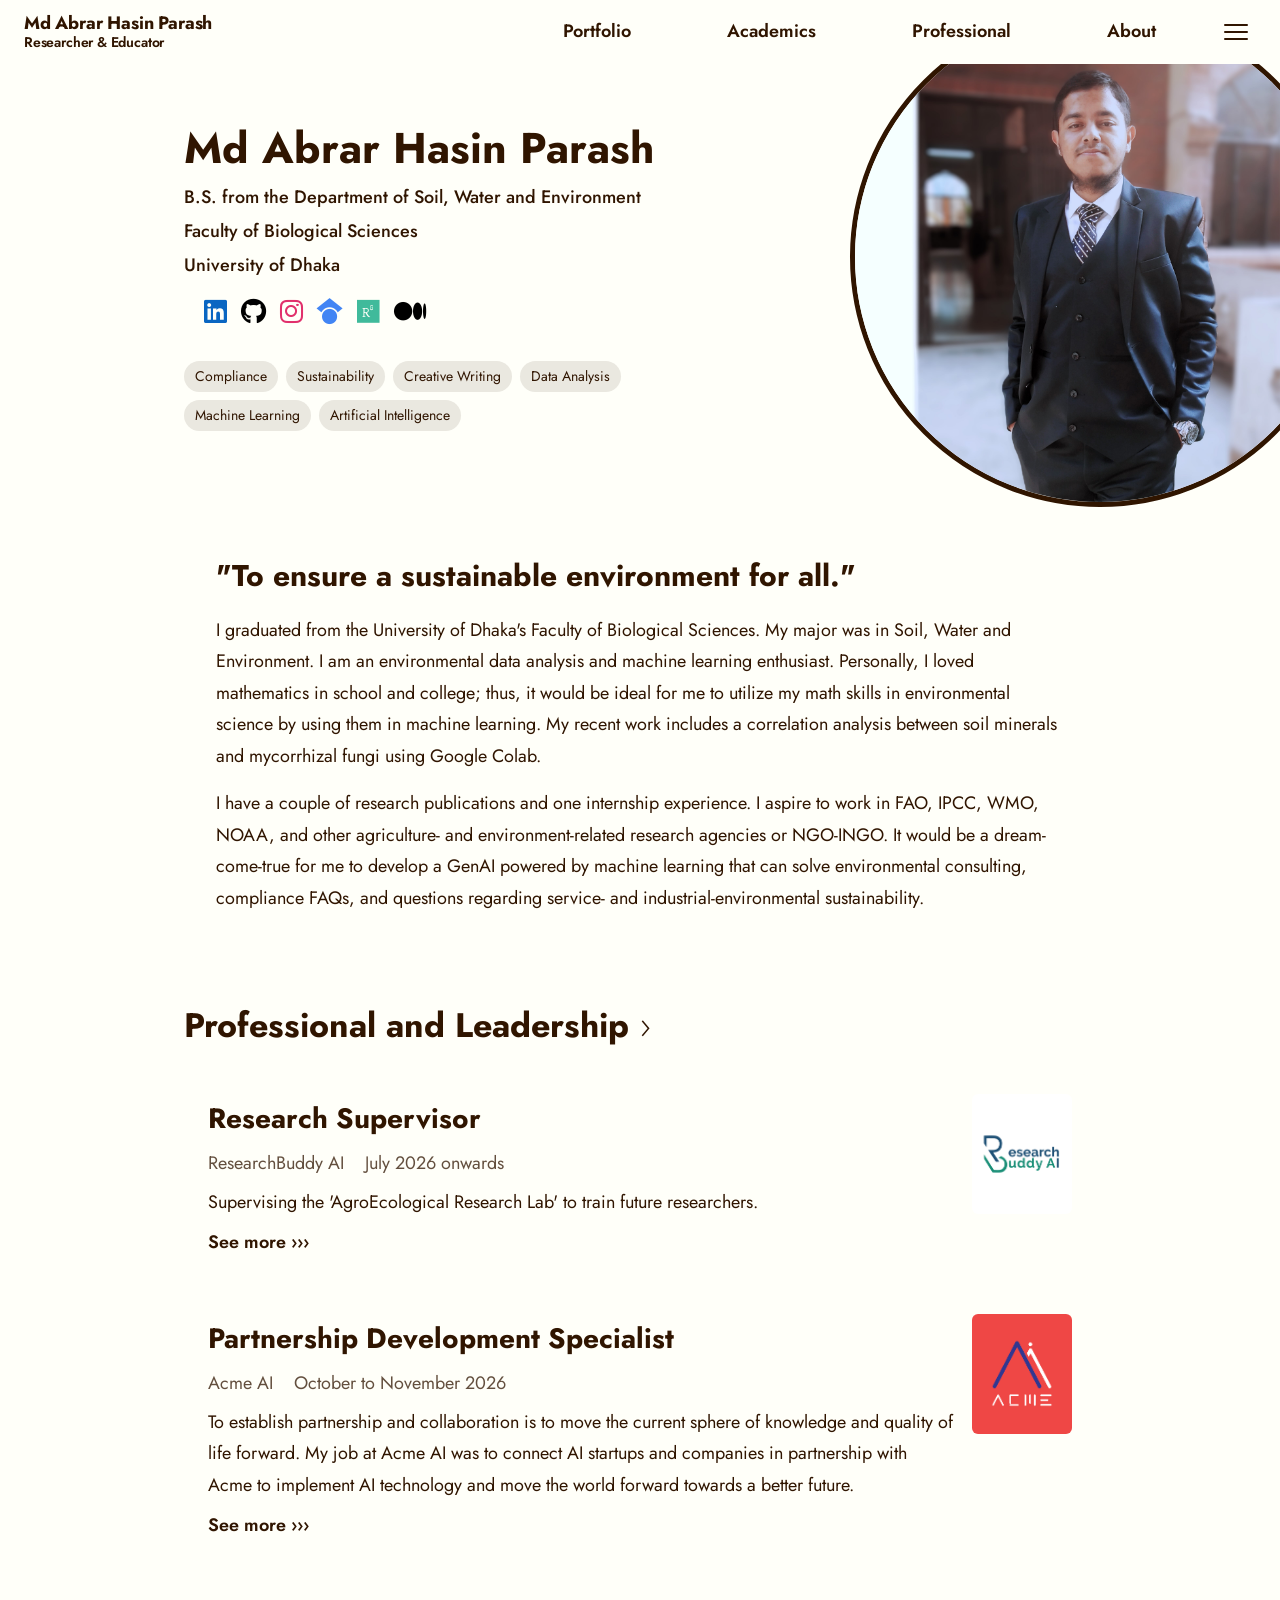
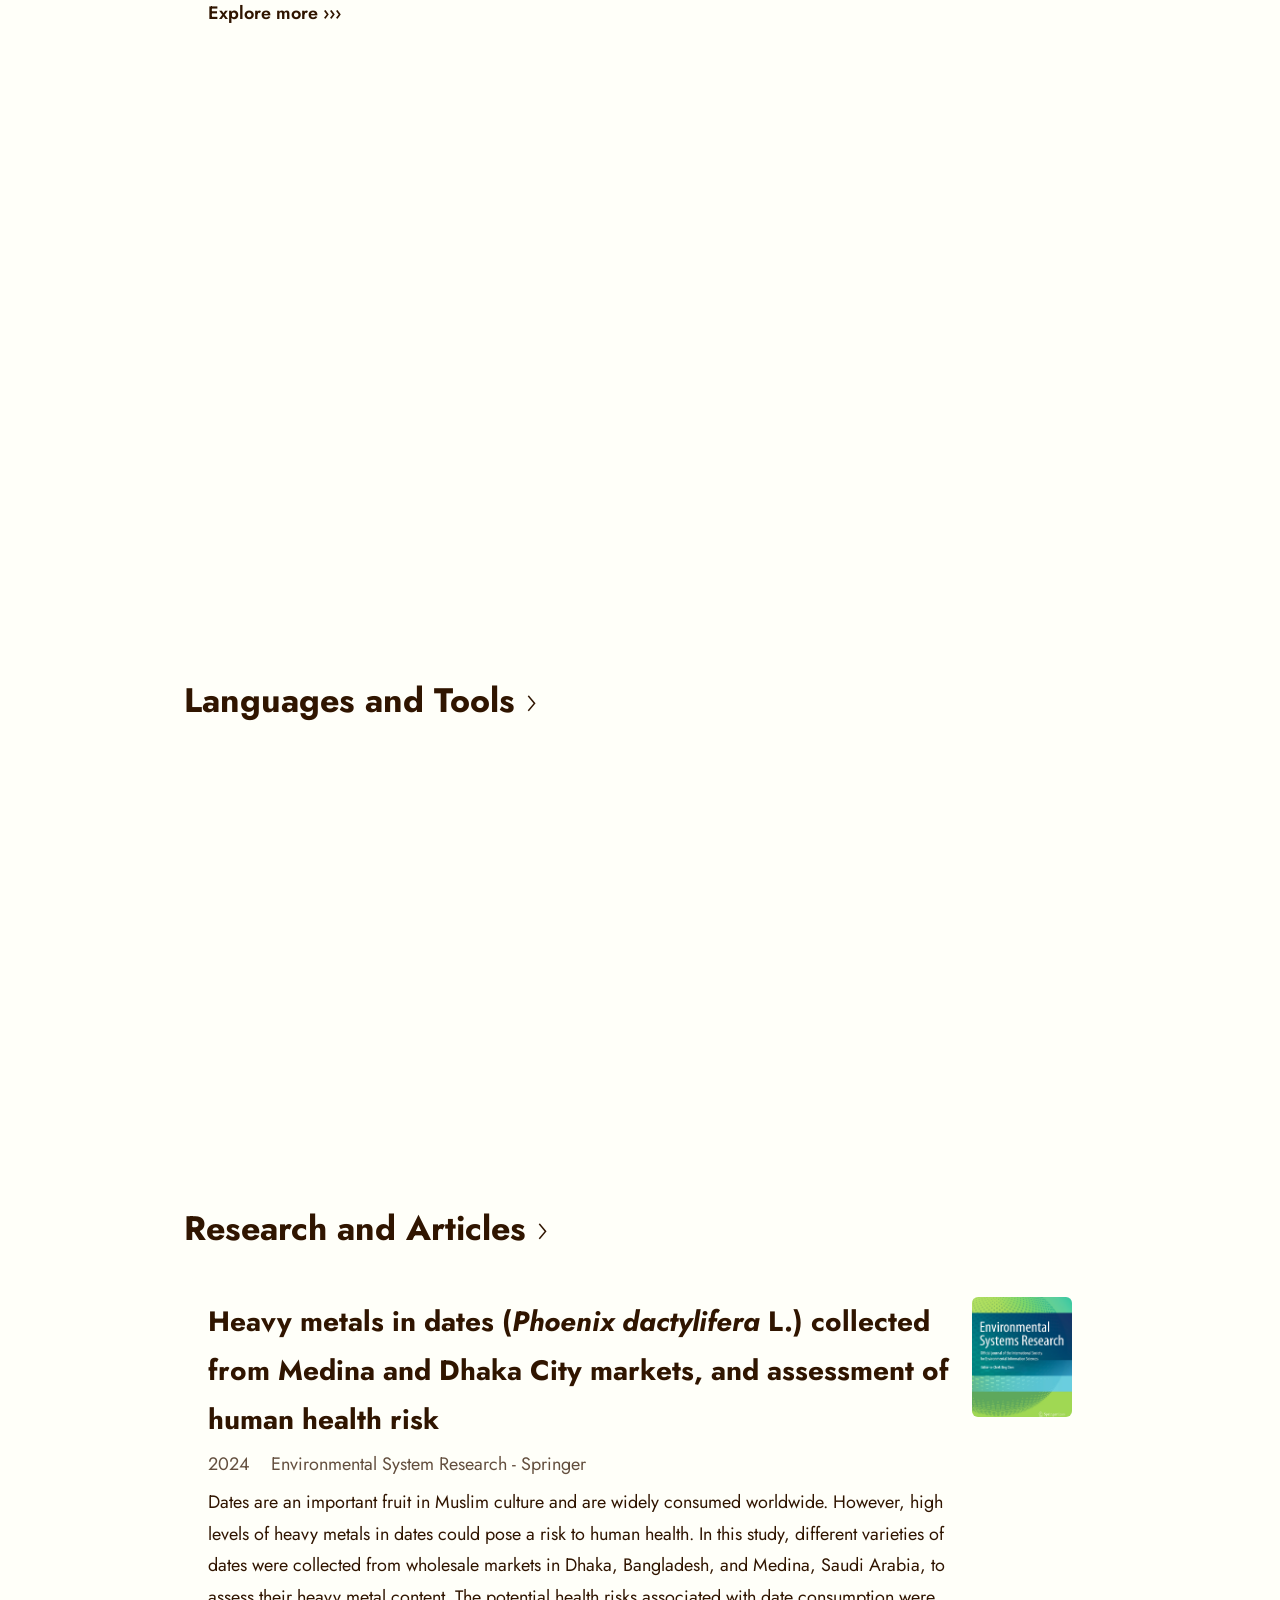
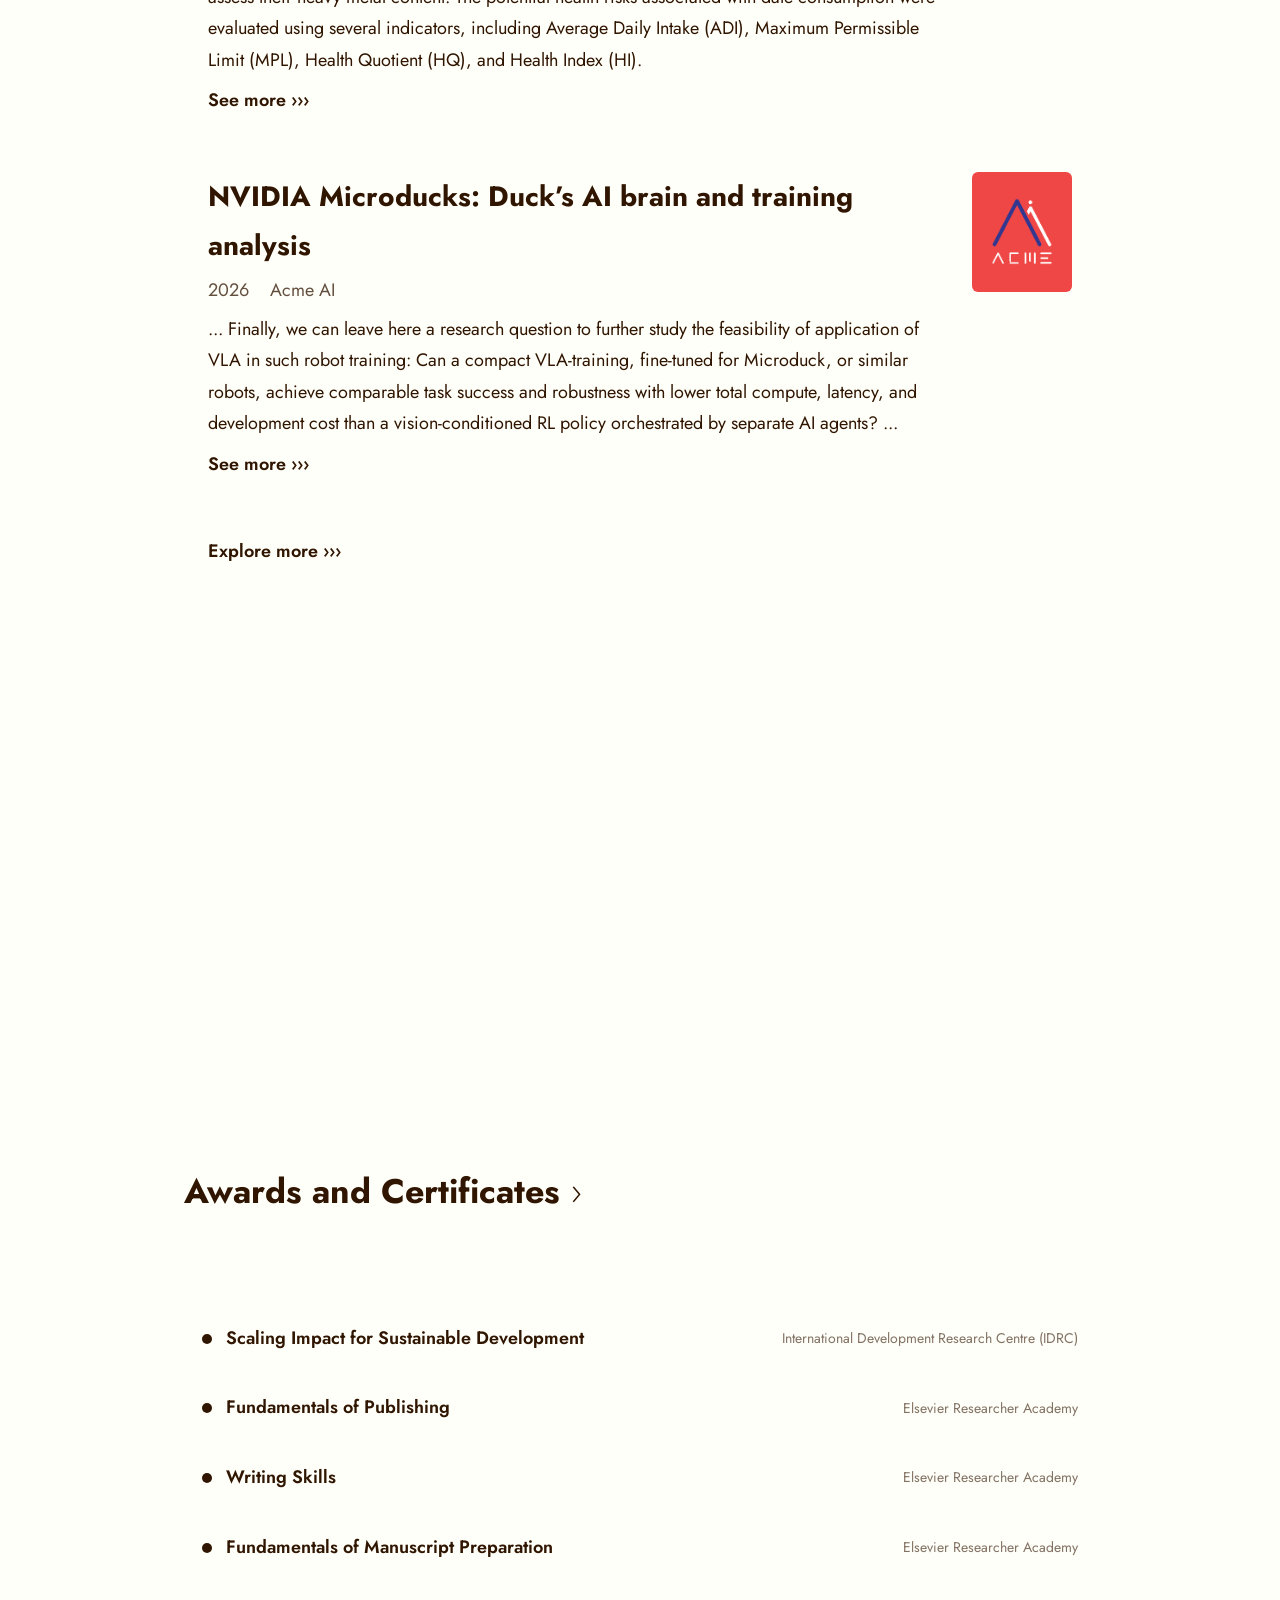
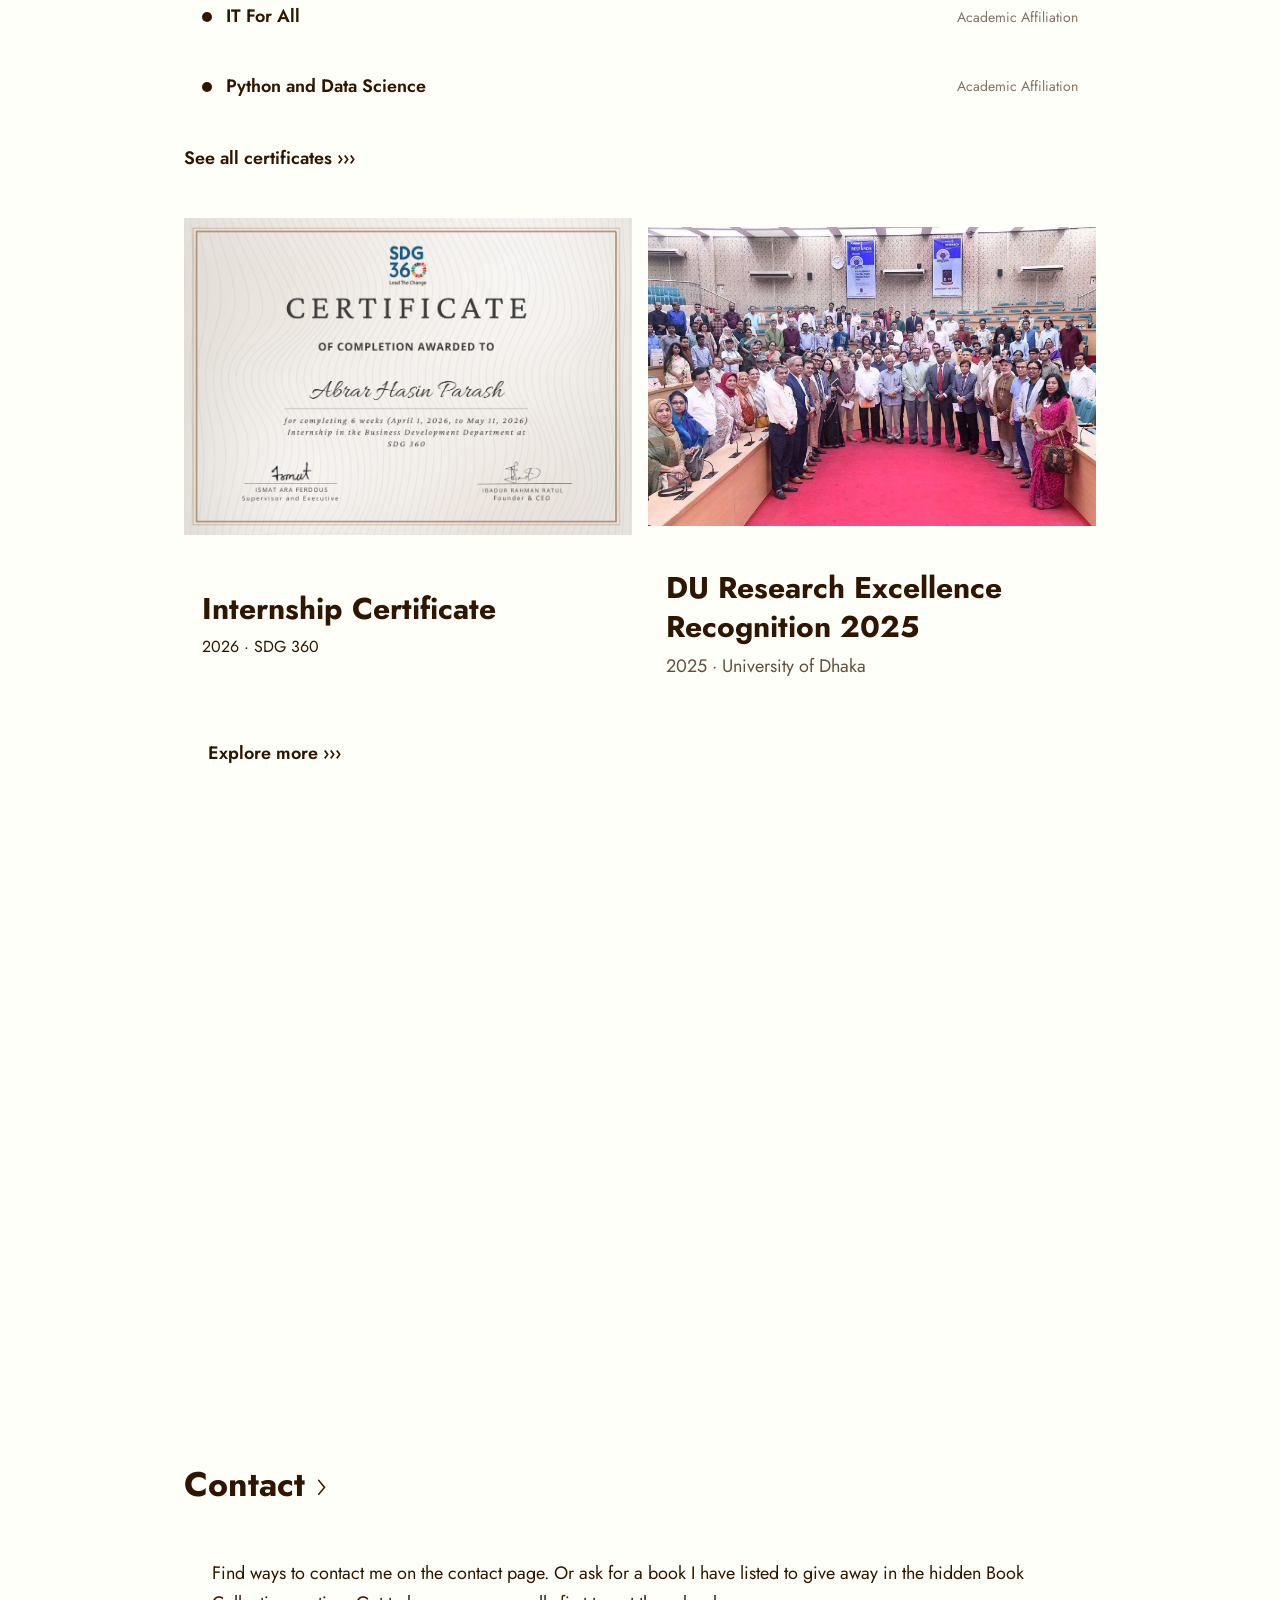
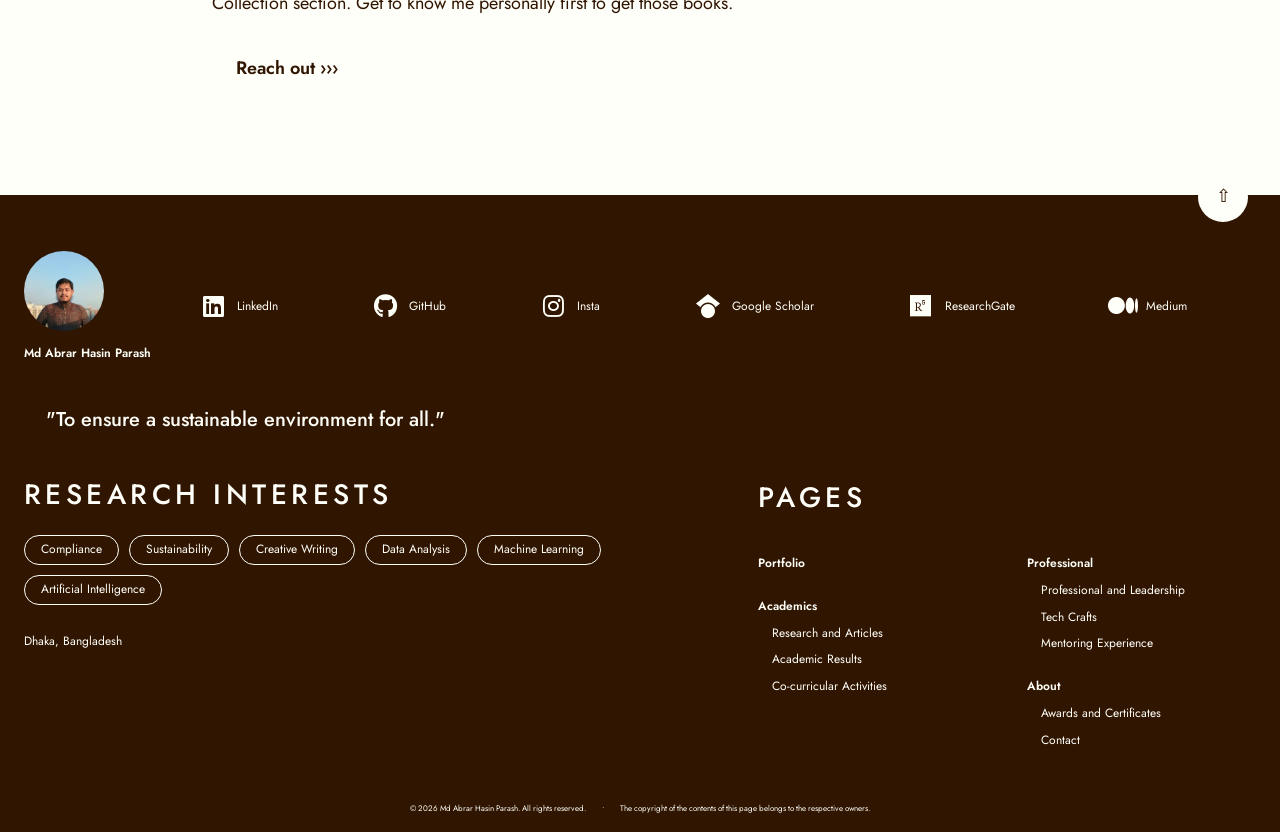
==== index.html @ 5eb2f8dc "Update index.html" ====
<!DOCTYPE html>
<html lang="en">
<head>
  <meta charset="UTF-8" />
  <meta name="viewport" content="width=device-width, initial-scale=1.0" />
  <title>Portfolio — Md Abrar Hasin Parash</title>
  <link rel="stylesheet" href="https://cdnjs.cloudflare.com/ajax/libs/font-awesome/6.5.1/css/all.min.css" />
  <link rel="stylesheet" href="css/shared.css" />
</head>

<body>
  
<!-- TOP BAR -->
<header class="topbar">
  <a href="index.html" class="topbar-brand">
  Md Abrar Hasin Parash
  <small>Researcher &amp; Educator</small>
  </a>
  <!-- Desktop nav -->
  <nav class="topbar-nav">
    <div class="nav-item">
      <a href="index.html" class="nav-link">Portfolio</a>
    </div>
    <div class="nav-item">
      <a href="#" class="nav-link">Academics</a>
      <div class="dropdown">
        <a href="research-articles.html">Research and Articles</a>
        <a href="academic-results.html">Academic Results</a>
        <a href="cocurricular-activities.html">Co-curricular Activities</a>
      </div>
    </div>
    <div class="nav-item">
      <a href="#" class="nav-link">Professional</a>
      <div class="dropdown">
        <a href="professional-leadership.html">Professional and Leadership</a>
        <a href="tech-crafts.html">Tech Crafts</a>
        <a href="mentoring-experience.html">Mentoring Experience</a>
      </div>
    </div>
    <div class="nav-item">
      <a href="#" class="nav-link">About</a>
      <div class="dropdown">
        <a href="awards-certificates.html">Awards and Certificates</a>
        <a href="contact.html">Contact</a>
      </div>
    </div>
  </nav>
  <button class="hamburger" id="hamburgerBtn" aria-label="Open navigation">
    <span></span><span></span><span></span>
  </button>
</header>

<!-- SIDE NAVIGATION -->
<div class="sidenav-overlay" id="sidenavOverlay"></div>
<nav class="sidenav" id="sidenav">
  <div class="sidenav-top">
    <span class="sidenav-logo">Md Abrar Hasin Parash</span>
    <button class="sidenav-close-btn" id="sidenavCloseBtn" aria-label="Close">&#x2715;</button>
  </div>
  <div class="sidenav-nav">
  <div class="nav-home">
    <a href="index.html">PORTFOLIO</a>
  </div>

  <span class="nav-group-label">Academics</span>
  <div class="nav-sub">
    <a href="research-articles.html">Research and Articles</a>
    <a href="academic-results.html">Academic Results</a>
    <a href="cocurricular-activities.html">Co-curricular Activities</a>
  </div>

  <span class="nav-group-label">Professional</span>
  <div class="nav-sub">
    <a href="professional-leadership.html">Professional and Leadership</a>
    <a href="tech-crafts.html">Tech Crafts</a>
    <a href="mentoring-experience.html">Mentoring Experience</a>
  </div>

  <span class="nav-group-label">About</span>
  <div class="nav-sub">
    <a href="awards-certificates.html">Awards and Certificates</a>
    <a href="contact.html">Contact</a>
  </div>
</div>
  <div class="sidenav-socials">
    <!-- EDIT: Replace # with your actual profile URLs -->
    <a href="https://www.linkedin.com/in/abrar-hasin-parash-md/" target="_blank" title="LinkedIn">
      <i class="fa-brands fa-linkedin" style="font-size:26px; color:#0a66c2;"></i>
    </a>
    <a href="https://github.com/ASAND5" target="_blank" title="GitHub">
      <i class="fa-brands fa-github" style="font-size:26px; color:#000000;"></i>
    </a>
    <a href="https://www.instagram.com/bored_beard_" target="_blank" title="Insta">
      <i class="fab fa-instagram" style="font-size:26px; color:#E1306C;"></i>
    </a>
    <a href="https://scholar.google.com/citations?user=Wed5szQAAAAJ&hl=en" target="_blank" title="Google Scholar">
      <i class="fa-brands fa-google-scholar" style="font-size:26px; color:#4285f4;"></i>
    </a>
    <a href="https://www.researchgate.net/profile/Abrar-Hasin-Parash-Md" target="_blank" title="ResearchGate">
      <i class="fa-brands fa-researchgate" style="font-size:26px; color:#40ba9b;"></i>
    </a>
    <a href="https://medium.com/@abrarparash" target="_blank" title="Medium">
  <i class="fa-brands fa-medium" style="font-size:26px; color:#000000;"></i>
</a>
  </div>
</nav>

<!-- MAIN PAGE -->
<main class="page-wrapper">

  <!-- HERO -->
  <section class="hero">
    <div class="hero-band"></div>
    <div class="container">
      <div class="hero-text">
        <h1 class="hero-name">Md Abrar Hasin Parash</h1>
        <p class="hero-title-line">B.S. from the <a href="https://www.du.ac.bd/body/SSC">Department of Soil, Water and Environment</a></p>
        <p class="hero-field"><a href="https://www.du.ac.bd/faculty/FACBIO">Faculty of Biological Sciences</a></p>
        <p class="hero-field"><a href="https://www.du.ac.bd/">University of Dhaka</a></p>
        <div class="sidenav-socials">
    <a href="https://www.linkedin.com/in/abrar-hasin-parash-md/" target="_blank" title="LinkedIn">
      <i class="fa-brands fa-linkedin" style="font-size:26px; color:#0a66c2;"></i>
    </a>
    <a href="https://github.com/ASAND5" target="_blank" title="GitHub">
      <i class="fa-brands fa-github" style="font-size:26px; color:#000000;"></i>
    </a>
    <a href="https://www.instagram.com/bored_beard_" target="_blank" title="Insta">
      <i class="fab fa-instagram" style="font-size:26px; color:#E1306C;"></i>
    </a>
    <a href="https://scholar.google.com/citations?user=Wed5szQAAAAJ&hl=en" target="_blank" title="Google Scholar">
      <i class="fa-brands fa-google-scholar" style="font-size:26px; color:#4285f4;"></i>
    </a>
    <a href="https://www.researchgate.net/profile/Abrar-Hasin-Parash-Md" target="_blank" title="ResearchGate">
      <i class="fa-brands fa-researchgate" style="font-size:26px; color:#40ba9b;"></i>
    </a>
    <a href="https://medium.com/@abrarparash" target="_blank" title="Medium">
  <i class="fa-brands fa-medium" style="font-size:26px; color:#000000;"></i>
</a>
  </div>
        <div class="hero-tags">
          <span class="hero-tag">Compliance</span>
          <span class="hero-tag">Sustainability</span>
          <span class="hero-tag">Creative Writing</span>
          <span class="hero-tag">Data Analysis</span>
          <span class="hero-tag">Machine Learning</span>
          <span class="hero-tag">Artificial Intelligence</span>
        </div>
      </div>
    </div>
    <div class="hero-photo-area">
      <div class="hero-circle">
        <img src="images/23-Dec(1).jpg" alt="Md Abrar Hasin Parash" />
      </div>
    </div>
  </section>

  <div class="container">

    <!-- INTRODUCTION -->
    <section class="intro-section reveal-box">
      <div class="intro-glass">
        <p class="intro-punchline">"To ensure a sustainable environment for all."</p>
        <p class="content-block">
          I graduated from the University of Dhaka's Faculty of Biological Sciences. My
          major was in Soil, Water and Environment. I am an environmental data analysis
          and machine learning enthusiast. Personally, I loved mathematics in school and
          college; thus, it would be ideal for me to utilize my math skills in environmental
          science by using them in machine learning. My recent work includes a correlation
          analysis between soil minerals and mycorrhizal fungi using Google Colab.
        </p>
        <p class="content-block">
          I have a couple of research publications and one internship experience. I aspire
          to work in FAO, IPCC, WMO, NOAA, and other agriculture- and environment-related
          research agencies or NGO-INGO. It would be a dream-come-true for me to develop a
          GenAI powered by machine learning that can solve environmental consulting,
          compliance FAQs, and questions regarding service- and industrial-environmental sustainability.
        </p>
      </div>
    </section>
    
    <!-- PROFESSIONAL AND LEADERSHIP PREVIEW -->
    <section class="home-section reveal-box">
      <a class="home-sec-title" href="professional-leadership.html">Professional and Leadership</a>

      <!-- EDIT: Replace with your most recent position -->

      <div class="entry-card reveal-box">
        <div class="entry-body">
          <div class="entry-title">Research Supervisor</div>
          <div class="entry-meta">
            <span>ResearchBuddy AI</span>
            <span class="dot">·</span>
            <span>July 2026 onwards</span>
          </div>
          <div class="entry-excerpt">
            Supervising the 'AgroEcological Research Lab' to train future researchers.
          </div>
          <a class="see-more" href="https://researchbuddy.tech/lab/WN2SU42TNtHcH6isGEZH">See more &rsaquo;&rsaquo;&rsaquo;</a>
        </div>
        <div class="entry-thumb">
          <img src="images/RBAI.png" alt="Organization logo" />
        </div>
      </div>
      
      <div class="entry-card reveal-box">
        <div class="entry-body">
      <div class="entry-title">Partnership Development Specialist</div>
          <div class="entry-meta">
            <!-- EDIT: Organization name and timeline -->
            <span>Acme AI</span>
            <span class="dot">·</span>
            <span>October to November 2026</span>
          </div>
          <div class="entry-excerpt">
            <!-- EDIT: Two lines about your work and achievements here -->
            To establish partnership and collaboration is to move the current sphere
            of knowledge and quality of life forward. My job at Acme AI was to connect
            AI startups and companies in partnership with Acme to implement AI technology
            and move the world forward towards a better future.
          </div>
          <!-- EDIT: Link to full description or organization site -->
          <a class="see-more" href="https://www.acmeai.tech/" target="_blank">See more &rsaquo;&rsaquo;&rsaquo;</a>
        </div>
        <div class="entry-thumb">
          <img src="images/images.png" alt="Organization logo" />
        </div>
      </div>

      <a class="explore-btn" href="professional-leadership.html">Explore more &rsaquo;&rsaquo;&rsaquo;</a>
    </section>

    <!-- ACADEMIC RESULTS -->
    <section class="home-section reveal-box">
  <a class="home-sec-title" href="academic-results.html">Academic Results</a>
  <div class="contact-preview">

    <!-- B.S. Result -->
    <div style="display:flex; align-items:center; justify-content:space-between;
                border-bottom:1px solid var(--accent-light); padding-bottom:14px; margin-bottom:14px;">
      <div>
        <div style="font-size:18px; font-weight:700; color:var(--accent);">
          B.S. in Soil, Water and Environment
        </div>
        <div style="font-size:18px; color:var(--gray-500); margin-top:2px;">
          University of Dhaka · 140 Credits · 2026
        </div>
      </div>
      <div style="font-size:28px; font-weight:700; color:var(--accent);">3.51
        <span style="font-size:18px; font-weight:400; color:var(--gray-400);">/ 4.00</span>
      </div>
    </div>

    <!-- HSC Result -->
    <div style="display:flex; align-items:center; justify-content:space-between;
                border-bottom:1px solid var(--accent-light); padding-bottom:14px; margin-bottom:14px;">
      <div>
        <div style="font-size:18px; font-weight:700; color:var(--accent);">HSC</div>
        <div style="font-size:18px; color:var(--gray-500); margin-top:2px;">
          <!-- EDIT: College name and year -->
          Notre Dame College · 2020
        </div>
      </div>
      <div style="font-size:28px; font-weight:700; color:var(--accent);">5.00
        <span style="font-size:18px; font-weight:400; color:var(--gray-400);">/ 5.00</span>
      </div>
    </div>

    <!-- SSC Result -->
    <div style="display:flex; align-items:center; justify-content:space-between;
                padding-bottom:4px; margin-bottom:14px;">
      <div>
        <div style="font-size:18px; font-weight:700; color:var(--accent);">SSC</div>
        <div style="font-size:18px; color:var(--gray-500); margin-top:2px;">
          <!-- EDIT: School name and year -->
          Adamjee Cantonment Public School · 2018
        </div>
      </div>
      <div style="font-size:28px; font-weight:700; color:var(--accent);">5.00
        <span style="font-size:18px; font-weight:400; color:var(--gray-400);">/ 5.00</span>
      </div>
    </div>

    <a class="explore-btn" href="academic-results.html">Full results &rsaquo;&rsaquo;&rsaquo;</a>
  </div>
</section>
    

    <!-- To design and add skills section here........................................... -->

    <!-- ── SKILLS & TOOLS ─────────────────────────────────────────── -->
<section class="section-wrap">
  <h2 class="home-sec-title">Languages and Tools</h2>

  <div class="skills-tools-grid">

    <!-- SKILLS BOX -->
    <div class="skills-tools-card reveal-box">
      <div class="skills-tools-title">Languages</div>
      <ul class="skills-tools-list">
        <li>Bangla: Native</li>
        <li>English: Proficient</li>
        <li>Russian: Basic and Communicative</li>
        <li>French: Basic</li>
        <li>German: Very Basic</li>
      </ul>
    </div>

    <!-- TOOLS BOX -->
    <div class="skills-tools-card reveal-box">
      <div class="skills-tools-title">Tools</div>
      <ul class="skills-tools-list">
        <li>Utility: MS Office Suite, Google Workspace, LaTeX.</li>
        <li>Data Analysis: Excel, SPSS, Google Colab.</li>
        <li>Cartography: ArcGIS.</li>
        <li>Referencing: Mendeley.</li>
        <li>Programing: Python, HTML, CSS.</li>
      </ul>
    </div>

  </div>
</section>
    
    <!-- RESEARCH AND ARTICLES PREVIEW -->
    <section class="home-section reveal-box">
      <a class="home-sec-title" href="research-articles.html">Research and Articles</a>

      <!-- EDIT: Replace with your most recent research publication -->
      <div class="entry-card reveal-box">
        <div class="entry-body">
          <div class="entry-title">Heavy metals in dates (<i>Phoenix dactylifera</i> L.) collected from Medina and Dhaka City markets, and assessment of human health risk</div>
          <div class="entry-meta">
            <span>2024</span><span class="dot">·</span>
            <span>Environmental System Research - Springer</span>
          </div>
          <div class="entry-excerpt">
            Dates are an important fruit in Muslim culture and are widely
            consumed worldwide. However, high levels of heavy metals in dates
            could pose a risk to human health. In this study, different
            varieties of dates were collected from wholesale markets in Dhaka,
            Bangladesh, and Medina, Saudi Arabia, to assess their heavy metal
            content. The potential health risks associated with date consumption
            were evaluated using several indicators, including Average Daily
            Intake (ADI), Maximum Permissible Limit (MPL), Health Quotient (HQ),
            and Health Index (HI).
          </div>
          <a class="see-more" href="https://doi.org/10.1186/s40068-024-00354-7" target="_blank">See more &rsaquo;&rsaquo;&rsaquo;</a>
        </div>
        <div class="entry-thumb">
          <img src="images/40068.webp" alt="Journal cover" />
        </div>
      </div>

      <!-- EDIT: Replace with your most recent article -->
      <div class="entry-card reveal-box">
        <div class="entry-body">
          <!-- EDIT: Article title -->
          <div class="entry-title">NVIDIA Microducks: Duck’s AI brain and training analysis</div>
          <div class="entry-meta">
            <!-- EDIT: Year and platform -->
            <span>2026</span>
            <span class="dot">·</span>
            <span>Acme AI</span>
          </div>
          <div class="entry-excerpt full">
            ... Finally, we can leave here a research question to further study the feasibility of
            application of VLA in such robot training: Can a compact VLA-training, fine-tuned for
            Microduck, or similar robots, achieve comparable task success and robustness with lower
            total compute, latency, and development cost than a vision-conditioned RL policy
            orchestrated by separate AI agents? ...
          </div>
          <!-- EDIT: Replace # with article URL -->
          <a class="see-more" href="https://www.acmeai.tech/thoughts/nvidia-microducks-ducks-ai-brain-analysis" target="_blank">See more &rsaquo;&rsaquo;&rsaquo;</a>
        </div>
        <div class="entry-thumb">
         <img src="images/images.png" alt="Acme AI" />
        </div>
      </div>

    <a class="explore-btn" href="research-articles.html">Explore more &rsaquo;&rsaquo;&rsaquo;</a>
  </section>


    <!-- ── TECH CRAFTS PREVIEW ─────────────────── -->
<section class="home-section reveal-box">
  <a class="home-sec-title" href="tech-crafts.html">Tech Crafts</a>

  <div class="cert-list">

    <a class="cert-list-item reveal-box" href="https://asand5.github.io/f-m-vis/" target="_blank" rel="noopener">
      <div class="cert-list-name">Films and Movies Visualization</div>
    </a>

    <a class="cert-list-item reveal-box" href="https://asand5.github.io/Portfolio/" target="_blank" rel="noopener">
      <div class="cert-list-name">Portfolio Website</div>
    </a>

    <a class="cert-list-item reveal-box" href="https://asand5.github.io/Dhanshiri_Apartment/" target="_blank" rel="noopener">
      <div class="cert-list-name">Dhanshiri Apartment Building Website</div>
    </a>

  </div>

  <a class="explore-btn" href="tech-crafts.html">Explore more &rsaquo;&rsaquo;&rsaquo;</a>
</section>
    
    <!-- Add Co-curricular and awards (together, may have double links) and mentoring - 2 section -->

    <!-- ── AWARDS & CERTIFICATES PREVIEW ─────────────────── -->
<section class="home-section reveal-box">
  <a class="home-sec-title" href="awards-certificates.html">Awards and Certificates</a>

  <div class="cert-list">

  <div class="cert-list-item reveal-box">
    <div class="cert-list-icon"></div>
    <div class="cert-list-name">Research Design</div>
    <div class="cert-list-meta">Elsevier Researcher Academy</div>
  </div>

  <div class="cert-list-item reveal-box">
    <div class="cert-list-icon"></div>
    <div class="cert-list-name">Scaling Impact for Sustainable Development</div>
    <div class="cert-list-meta">International Development Research Centre (IDRC)</div>
  </div>

  <div class="cert-list-item reveal-box">
    <div class="cert-list-icon"></div>
    <div class="cert-list-name">Fundamentals of Publishing</div>
    <div class="cert-list-meta">Elsevier Researcher Academy</div>
  </div>

  <div class="cert-list-item reveal-box">
    <div class="cert-list-icon"></div>
    <div class="cert-list-name">Writing Skills</div>
    <div class="cert-list-meta">Elsevier Researcher Academy</div>
  </div>

    <div class="cert-list-item reveal-box">
    <div class="cert-list-icon"></div>
    <div class="cert-list-name">Fundamentals of Manuscript Preparation</div>
    <div class="cert-list-meta">Elsevier Researcher Academy</div>
  </div>

    <div class="cert-list-item reveal-box">
    <div class="cert-list-icon"></div>
    <div class="cert-list-name">IT For All</div>
    <div class="cert-list-meta">Academic Affiliation</div>
  </div>

    <div class="cert-list-item reveal-box">
    <div class="cert-list-icon"></div>
    <div class="cert-list-name">Python and Data Science</div>
    <div class="cert-list-meta">Academic Affiliation</div>
  </div>

    <a href="professional-leadership.html" class="see-more cert-list-seemore-inline">See all certificates &rsaquo;&rsaquo;&rsaquo;</a>
  </div>

  <div class="awards-preview-grid">

    <!-- AWARD PREVIEW 1 -->
    <div class="award-card reveal-box">
      <div class="award-img-wrap">
        <img src="images/26-01-Md Abrar Hasin Parash.jpg" alt="Internship Certificate" />
      </div>
      <div class="award-caption">
        <div class="award-name">Internship Certificate</div>
        <div class="award-meta">2026 · SDG 360</div>
      </div>
    </div>

    <!-- AWARD PREVIEW 2 — PDF (live embed, white bg, no toolbar) -->
    <div class="award-card reveal-box">
    <div class="award-img-wrap">
      <img src="images/25-01-DURE2024.jpg" alt="DU Research Excellence Recognition 2024" />
    </div>
    <div class="award-caption">
      <div class="award-name">DU Research Excellence Recognition 2025</div>
      <div class="award-year">2025 · University of Dhaka</div>
    </div>
  </div>
  </div>

  <a class="explore-btn" href="awards-certificates.html">Explore more &rsaquo;&rsaquo;&rsaquo;</a>
</section>
    
    <!-- ── CO-CURRICULAR ACTIVITIES PREVIEW ──────────────── -->
    <section class="home-section reveal-box">
      <a class="home-sec-title" href="cocurricular-activities.html">Co-curricular Activities</a>

      <!-- ═══ FEATURED CLUB ACTIVITY ═══════════════════════
           EDIT: Replace with whichever activity you want to
           feature on the home page.
      ═══════════════════════════════════════════════════════ -->
      <div class="entry-card reveal-box">
        <div class="entry-body">
          <div class="entry-title">Joint Secretary (Finance and Logistics)</div>
          <div class="entry-meta">
            <span>Soil Club - Dhaka University Chapter</span>
            <span class="dot">·</span>
            <span>2025 – 2026</span>
          </div>
          <div class="entry-excerpt">
            Successfully organized a webinar in observance of World Soil Day 2025,
            bringing together participants from Bangladesh, Nepal, and the
            Philippines to foster knowledge sharing and regional engagement.
            Contributed to the club’s governance and organizational development by
            assisting with constitution drafting and conducting policy reviews to
            strengthen institutional frameworks and operations.
          </div>
        </div>
        <div class="entry-thumb">
          <img src="images/Soil Club.jpg" alt="Soil Club DU" />
        </div>
      </div>

      <a class="explore-btn" href="cocurricular-activities.html">Explore more &rsaquo;&rsaquo;&rsaquo;</a>
    </section>

    <!-- CONTACT PREVIEW -->
    <section class="home-section reveal-box">
      <a class="home-sec-title" href="contact.html">Contact</a>
      <div class="contact-preview">
        <p>
          Find ways to contact me on the contact page. Or ask for a book I have listed to give
          away in the hidden Book Collection section. Get to know me personally first to get those books.
        </p>
        <a class="explore-btn" href="contact.html">Reach out &rsaquo;&rsaquo;&rsaquo;</a>
      </div>
    </section>

  </div>
</main>

<!-- FOOTER -->
<footer class="site-footer">

  <!-- Back to top button -->
  <a class="back-to-top" href="#" title="Back to top" aria-label="Back to top">&#8679;</a>

  <div class="footer-body">

    <!-- 1. TOP ROW: avatar + name, then socials -->
    <div class="footer-top">
      <div class="footer-id">
        <div class="footer-avatar">
          <img src="images/26-May (13).jpg" alt="Abrar" />
        </div>
        <div class="footer-name">Md Abrar Hasin Parash</div>
      </div>

      <!-- To add a social, copy one <a> line. Up to 6 fit. Width adjusts automatically. -->
      <div class="footer-socials">
        <a class="footer-social" href="https://www.linkedin.com/in/abrar-hasin-parash-md/" target="_blank" rel="noopener" title="LinkedIn">
          <i class="fa-brands fa-linkedin" aria-hidden="true"></i><span>LinkedIn</span>
        </a>
        <a class="footer-social" href="https://github.com/ASAND5" target="_blank" rel="noopener" title="GitHub">
          <i class="fa-brands fa-github" aria-hidden="true"></i><span>GitHub</span>
        </a>
        <a class="footer-social" href="https://www.instagram.com/bored_beard_" target="_blank" rel="noopener" title="Instagram">
          <i class="fa-brands fa-instagram" aria-hidden="true"></i><span>Insta</span>
        </a>
        <a class="footer-social" href="https://scholar.google.com/citations?user=Wed5szQAAAAJ&hl=en" target="_blank" rel="noopener" title="Google Scholar">
          <i class="fa-brands fa-google-scholar" aria-hidden="true"></i><span>Google Scholar</span>
        </a>
        <a class="footer-social" href="https://www.researchgate.net/profile/Abrar-Hasin-Parash-Md" target="_blank" rel="noopener" title="ResearchGate">
          <i class="fa-brands fa-researchgate" aria-hidden="true"></i><span>ResearchGate</span>
        </a>
        <a class="footer-social" href="https://medium.com/@abrarparash" target="_blank" rel="noopener" title="Medium">
          <i class="fa-brands fa-medium" aria-hidden="true"></i><span>Medium</span>
        </a>
      </div>
    </div>

    <!-- 2. QUOTE (full width) -->
    <div class="footer-quote">
      <!-- EDIT: change to your own quote or motto -->
      "To ensure a sustainable environment for all."
    </div>

    <!-- 3. MIDDLE: research interests (left) + pages (right, 2 columns) -->
    <div class="footer-mid">

      <div class="footer-left">
        <div class="footer-interests-label">Research Interests</div>
        <div class="footer-tags">
          <!-- EDIT: add or remove tags -->
          <span class="footer-tag">Compliance</span>
          <span class="footer-tag">Sustainability</span>
          <span class="footer-tag">Creative Writing</span>
          <span class="footer-tag">Data Analysis</span>
          <span class="footer-tag">Machine Learning</span>
          <span class="footer-tag">Artificial Intelligence</span>
        </div>
        <div class="footer-location">
          <!-- EDIT: your location -->
          Dhaka, Bangladesh
        </div>
      </div>

      <div class="footer-right">
        <div class="footer-pages-label">Pages</div>
        <div class="footer-page-links">

          <!-- Column 1 -->
          <div class="footer-links-col">
            <a href="index.html" class="nav-home-link">Portfolio</a>

            <span class="nav-group-label">Academics</span>
            <a href="research-articles.html" class="nav-sub-link">Research and Articles</a>
            <a href="academic-results.html" class="nav-sub-link">Academic Results</a>
            <a href="cocurricular-activities.html" class="nav-sub-link">Co-curricular Activities</a>
          </div>

          <!-- Column 2 -->
          <div class="footer-links-col">
            <span class="nav-group-label">Professional</span>
            <a href="professional-leadership.html" class="nav-sub-link">Professional and Leadership</a>
            <a href="tech-crafts.html" class="nav-sub-link">Tech Crafts</a>
            <a href="mentoring-experience.html" class="nav-sub-link">Mentoring Experience</a>

            <span class="nav-group-label">About</span>
            <a href="awards-certificates.html" class="nav-sub-link">Awards and Certificates</a>
            <a href="contact.html" class="nav-sub-link">Contact</a>
          </div>

        </div>
      </div>

    </div>
  </div>

  <!-- 4. BOTTOM BAR -->
  <div class="footer-bottom">
    <span>&copy; 2026 Md Abrar Hasin Parash. All rights reserved.</span>
    <span class="footer-bottom-dot">&bull;</span>
    <span>The copyright of the contents of this page belongs to the respective owners.</span>
  </div>

</footer>
<!-- LIGHTBOX -->
<div class="lightbox" id="lightbox">
  <div class="lightbox-inner">
    <button class="lightbox-close" onclick="lbClose()">&#x2715;</button>
    <img class="lightbox-img" id="lbImg" src="" alt="Gallery image" />
    <div class="lightbox-cap" id="lbCap"></div>
  </div>
  <button class="lb-nav lb-prev" onclick="lbPrev()">&#8592;</button>
  <button class="lb-nav lb-next" onclick="lbNext()">&#8594;</button>
</div>

<script src="js/shared.js"></script>
</body>
</html>
---- css/shared.css ----
@import url('https://fonts.googleapis.com/css2?family=Jost:ital,wght@0,300;0,400;0,500;0,600;0,700;1,400&display=swap');

/* ================================================================
   ABRAR'S PORTFOLIO — SHARED STYLESHEET (Redesigned)
   Philosophy: Bauhaus (loud geometric titles) + Minimalism (95/5
   restraint) + Scientific efficiency (Tufte data-ink ratio)

   RULES 
   ─────
   • Glass morphism: topbar ONLY
   • Animations / transitions: NONE
   • Gradients: NONE
   ================================================================ */

/* ── CSS VARIABLES ────────────────────────────────────────────── */
:root {
  --shade-dark   : #301500;
  --shade-light  : #fffff9;
   
  --accent       : var(--shade-dark);
  --accent-light : var(--shade-light);
  --page-bg      : var(--shade-light);
  --page-text    : var(--shade-dark);
  --nav-accent   : var(--shade-dark);
  --card-bg      : var(--shade-light);
  --card-border  : transparent;
  --card-shadow  : none;
  --topbar-bg    : var(--shade-light);
  --topbar-border: var(--shade-light);
  --glass-blur   : blur(14px);
  --font-heading : 'Jost', sans-serif;
  --font-body    : 'Jost', sans-serif;
  --font-bangla  : 'Jost', sans-serif;
  --topbar-h     : 64px;
  --max-w        : 960px;
  --pad          : 24px;
  --r-sm         : 6px;
  --r-md         : 10px;
  --r-lg         : 14px;
}

/* ── RESET ────────────────────────────────────────────────────── */
*, *::before, *::after { box-sizing: border-box; margin: 0; padding: 0; }
html  { -webkit-text-size-adjust: 100%; }
body  { font-family: var(--font-body); background: var(--page-bg);
        color: var(--page-text); line-height: 1.65; overflow-x: hidden;}
img    { max-width: 100%; display: block; }
a      { text-decoration: none; color: inherit; }
button { cursor: pointer; font-family: inherit; }
ul     { list-style: none; }
em, i  { font-style: italic; } /* scientific names keep italic */

/* ── NO ANIMATIONS / NO TRANSITIONS ──────────────────────────── */
/* Exceptions: .fade-up (scroll float-up) and .hero-glass-band
   (hero background animation) are allowed to animate — these are
   the two deliberate motion effects on the site, everything else
   stays still */
*:not(.fade-up):not(.hero-glass-band):not(.reveal-box):not(.chevron),
*:not(.fade-up):not(.hero-glass-band):not(.reveal-box):not(.chevron)::before,
*:not(.fade-up):not(.hero-glass-band):not(.reveal-box):not(.chevron)::after {
  animation: none !important; animation-duration: 0s !important;
  transition: none !important;
}


/* ── FADE-UP / FLOAT-UP ON SCROLL ─────────────────────────────
   Add class="fade-up" to any box you want to float up into view.
   JS (shared.js) adds "in-view" once it scrolls into the viewport.
   ═══════════════════════════════════════════════════════════ */
.fade-up {
  opacity: 0;
  transform: translateY(22px);
  transition: opacity 0.75s ease, transform 0.75s ease;
}
.fade-up.in-view {
  opacity: 1;
  transform: translateY(0);
}

/* ── REVEAL BOX — repeats every time, both directions ─────────
   Unlike .fade-up (animates once), .reveal-box fades in AND out
   every time it crosses into/out of the viewport — scrolling
   down reveals it, scrolling back up hides it again.
   Add class="reveal-box" to: text boxes, book entries, result
   tables, photo/gallery items, game boxes (sudoku, chess).
   Do NOT add to: titles, section headers, page headers.
   ═══════════════════════════════════════════════════════════ */
.reveal-box {
  opacity: 0;
  transform: translateY(22px);
  transition: opacity 0.6s ease, transform 0.6s ease;
}
.reveal-box.in-view {
  opacity: 1;
  transform: translateY(0);
}

/* ================================================================
   TOPBAR — same color as page, dark text, dark hover
   ================================================================ */
.topbar {
  position: fixed; top: 0; left: 0; right: 0;
  height: var(--topbar-h);
  background: var(--topbar-bg);
  display: flex; align-items: center; justify-content: space-between;
  padding: 0 var(--pad); z-index: 900;
}
.topbar-brand {
  font-family: var(--font-heading); font-size: 18px; font-weight: 700;
  color: var(--shade-dark); letter-spacing: -0.01em; line-height: 1.2;
  white-space: nowrap; flex-shrink: 0;
}
.topbar-brand small {
  display: block; font-family: var(--font-body);
  font-size: 14px; font-weight: 600; color: var(--shade-dark);
  white-space: nowrap;
}

/* Phones: the nav is hidden, so only the brand needs to fit beside the hamburger */
@media (max-width: 768px) {
  .topbar-brand       { font-size: clamp(14px, 4.6vw, 18px); }
  .topbar-brand small { font-size: clamp(11px, 3.3vw, 14px); }
}

/* ================================================================
   TOPBAR DESKTOP NAV — dropdown menus
   ================================================================ */
.topbar-nav {
  display: flex; align-items: stretch; gap: 0;
  height: var(--topbar-h);
  margin-right: 12px; margin-left: auto;
}
.topbar-nav .nav-item {
  position: relative; display: flex; align-items: center;
}
.topbar-nav .nav-link {
  font-family: var(--font-heading); font-size: 18px; font-weight: 600;
  color: var(--shade-dark); padding: 0 48px; height: 100%;
  display: flex; align-items: center;
  text-decoration: none; white-space: nowrap;
}
/* Hover on the whole item, so the link stays dark while the dropdown is open */
.topbar-nav .nav-item:hover > .nav-link,
.topbar-nav .nav-item:focus-within > .nav-link {
  background: var(--shade-dark);
  color: var(--shade-light);
}

@media (max-width: 768px) {
  .topbar-brand       { font-size: clamp(13px, 4.2vw, 16px); }
  .topbar-brand small { font-size: clamp(10px, 3vw, 12px); }
}

/* ── DROPDOWN ─────────────────────────────────────────────────── */
.topbar-nav .dropdown {
  position: absolute; top: 100%; left: 0;
  background: var(--shade-light);
  min-width: 220px; z-index: 1000;
  display: none;
}
.topbar-nav .nav-item:hover .dropdown,
.topbar-nav .nav-item:focus-within .dropdown { display: block; }

.topbar-nav .dropdown a {
  display: block; padding: 13px 20px;
  font-family: var(--font-heading); font-size: 14px; font-weight: 400;
  color: var(--shade-dark);
  text-decoration: none;
}
.topbar-nav .dropdown a:hover,
.topbar-nav .dropdown a:focus-visible {
  background: var(--shade-dark);
  color: var(--shade-light);
}

/* Hide desktop nav on mobile (hamburger takes over) */
@media (max-width: 768px) {
  .topbar-nav { display: none; }
}

/* ── HAMBURGER ────────────────────────────────────────────────── */
.hamburger {
  background: none; border: none; padding: 8px;
  display: flex; flex-direction: column; gap: 5px; border-radius: var(--r-sm);
}
.hamburger span {
  display: block; width: 24px; height: 2px;
  background: var(--shade-dark); border-radius: 2px;
}
.hamburger:hover { background: var(--shade-dark); }
.hamburger:hover span { background: var(--shade-light); }

/* ================================================================
   SIDE NAVIGATION
   ================================================================ */
/* Overlay: dimmed dark tint, so the menu stands out from the page */
.sidenav-overlay {
  position: fixed; inset: 0;
  background: rgba(48,21,0,0.45);                                  /* fallback */
  background: color-mix(in srgb, var(--shade-dark) 45%, transparent);
  z-index: 1000; opacity: 0; visibility: hidden;
}
.sidenav-overlay.active { opacity: 1; visibility: visible; }

.sidenav {
  position: fixed; top: 0; left: -290px;
  width: 272px; height: 100%;
  background: var(--shade-light);
  z-index: 1100;
  display: flex; flex-direction: column;
}
.sidenav.active { left: 0; }

.sidenav-top {
  height: var(--topbar-h); padding: 0 18px;
  display: flex; align-items: center; justify-content: space-between;
  flex-shrink: 0;
}
.sidenav-logo {
  font-family: var(--font-heading); font-size: 18px; font-weight: 700;
  color: var(--shade-dark);
}
.sidenav-close-btn {
  background: none; border: none; font-size: 18px; line-height: 1;
  color: var(--shade-dark); padding: 4px 8px; border-radius: 6px;
}
.sidenav-close-btn:hover { background: var(--shade-dark); color: var(--shade-light); }

.sidenav-nav { flex: 1; overflow-y: auto; padding: 8px 0; }
.sidenav-nav a {
  display: flex; align-items: center; gap: 11px;
  padding: 12px 20px; font-family: var(--font-body); font-size: 18px;
  color: var(--shade-dark);
}
.sidenav-socials {
  padding: 14px 20px;
  display: flex; gap: 14px; flex-shrink: 0;
}

/* ================================================================
   SIDENAV — grouped hierarchy
   ================================================================ */
.sidenav-nav .nav-group-label {
  display: block; padding: 10px 20px 4px;
  font-family: var(--font-heading); font-size: 14px; font-weight: 500;
  text-transform: uppercase; letter-spacing: 0.08em;
  color: var(--shade-dark);
  pointer-events: none; user-select: none;
}
.sidenav-nav .nav-home a {
  padding: 9px 20px;
  font-family: var(--font-heading); font-size: 14px; font-weight: 500;
  color: var(--shade-dark); display: block;
}
.sidenav-nav .nav-sub a {
  padding: 9px 20px 9px 34px;
  font-family: var(--font-heading); font-size: 14px; font-weight: 500;
  color: var(--shade-dark); display: block;
}
.sidenav-nav a:hover,
.sidenav-nav a.active {
  text-decoration: underline;
  text-decoration-color: var(--shade-dark);
  text-underline-offset: 3px;
  background: none;
}

/* ================================================================
   PAGE LAYOUT
   ================================================================ */
.page-wrapper { padding-top: calc(var(--topbar-h) + 12px); }
.container    { max-width: var(--max-w); margin: 0 auto; padding: 0 var(--pad); }

/* ================================================================
   TYPE HIERARCHY
   ================================================================ */
/* 44px — hero name & page name only */
.page-title-simple {
  font-family: var(--font-heading); font-size: 44px; font-weight: 700;
  color: var(--accent); margin: 28px 0 36px;
  padding-bottom: 0; border-bottom: 0;
}

/* 32px — all section titles */
.sec-title {
  font-family: var(--font-heading); font-size: 32px; font-weight: 700;
  color: var(--accent); margin-bottom: 20px;
  padding-bottom: 0; border-bottom: 0;
}

/* 22px — sub-titles inside a section */
.sec-sub-title {
  font-family: var(--font-heading); font-size: 22px; font-weight: 600;
  color: var(--accent); margin: 26px 0 14px;
}

/* 20px — body text */
.content-block {
  font-size: 18px; line-height: 1.75; color: var(--page-text); margin-bottom: 16px;
}

.section-wrap { margin-bottom: 48px; }

/* ================================================================
   ENTRY CARD — solid, no glass anywhere in body
   ================================================================ */
.entry-card {
  display: flex; gap: 18px;
  border: 0px solid var(--card-border); border-radius: var(--r-lg);
  padding: 20px 24px; margin-bottom: 16px;
  background: var(--card-bg); box-shadow: var(--card-shadow);
}
.entry-body  { flex: 1; min-width: 0; }
.entry-thumb {
  width: 100px; height: 120px; flex-shrink: 0;
  border-radius: var(--r-sm); overflow: hidden;
  border: 0px solid var(--card-border); background: var(--accent-light);
  display: flex; align-items: center; justify-content: center;
  font-size: 36px; color: var(--shade-dark);
}
.entry-thumb img    { width: 100%; height: 100%; object-fit: cover; }
.entry-thumb iframe { width: 100%; height: 100%; border: none; background: var(--shade-light); display: block; }

.entry-title {
  font-family: var(--font-heading); font-size: 28px; font-weight: 700;
  color: var(--accent); margin-bottom: 6px; line-height: 1.75;
}
.entry-meta {
  font-size: 18px; color: var(--accent); opacity: 0.75;
  margin-bottom: 8px; display: flex; align-items: center; gap: 8px; flex-wrap: wrap;
}
.entry-excerpt {
  font-size: 18px; color: var(--page-text); line-height: 1.75; margin-bottom: 10px;
}
/* Research page — no line clamp */
.entry-excerpt.full {
  display: block; -webkit-line-clamp: unset; -webkit-box-orient: unset; overflow: visible;
}
.see-more { font-size: 18px; font-weight: 600; color: var(--accent); }
.see-more:hover { opacity: 0.7; }
.dot { color: var(--accent-light); }

/* ================================================================
   LOAD MORE / EXTRA ITEMS
   ================================================================ */
.load-more-wrap { text-align: center; margin: 24px 0 4px; }
.load-more-btn {
  background: none; border: 0; color: var(--accent);
  padding: 12px 34px; border-radius: 30px;
  font-family: var(--font-body); font-size: 18px; font-weight: 600;
}
.load-more-btn:hover    { background: var(--accent); color: var(--shade-light); }
.load-more-btn:disabled { opacity: 0.4; cursor: default; }
.extra                  { display: none; }
.extra.visible          { display: flex; }
.extra-block            { display: none; }
.extra-block.visible    { display: block; }

/* ================================================================
   EXPLORE / BUTTONS
   ================================================================ */
.explore-btn {
  display: inline-flex; align-items: center; gap: 6px;
  font-family: var(--font-body); font-size: 18px; font-weight: 600;
  color: var(--accent); border: 0;
  padding: 10px 24px; border-radius: 30px; margin-top: 12px;
}
.explore-btn:hover { background: var(--accent); color: var(--shade-light); }

/* ================================================================
   HOME PAGE
   ================================================================ */
.home-section { padding: 40px 0 0; margin-bottom: 72px; }
.home-sec-title {
  font-family: var(--font-heading); font-size: 34px; font-weight: 700;
  color: var(--accent); margin-bottom: 20px;
  padding-bottom: 0; border-bottom: 0; display: block;
}
.home-sec-title::after { content: ' ›'; font-weight: 300; }
.home-sec-title:hover  { opacity: 0.75; }

.intro-section { padding: 44px 0 0; }
.intro-glass {
  background: var(--card-bg); border: 0px solid var(--card-border);
  border-radius: var(--r-lg); padding: 28px 32px; box-shadow: var(--card-shadow);
}
.intro-punchline {
  font-family: var(--font-heading); font-size: 30px; font-weight: 700;
  color: var(--accent); margin-bottom: 14px;
}

.awards-preview-grid {
  display: grid;
  grid-template-columns: repeat(2, 1fr);
  gap: 20px;
}
.award-card {
  background: var(--card-bg);
  border: 0px solid var(--card-border);
  box-shadow: var(--card-shadow);
  border-radius: var(--r-lg);
  overflow: hidden;
  display: flex;
  flex-direction: column;
}
.award-img-wrap {
  width: 100%; height: 350px; flex-shrink: 0; overflow: hidden;
  background: var(--shade-light); display: flex; align-items: center; justify-content: center;
}
.award-img-wrap img { width: 100%; height: 100%; object-fit: contain; background: var(--shade-light); }
.award-pdf   { width: 100%; height: 100%; border: none; background: var(--shade-light); display: block; }
.award-caption {
  flex: 1; min-width: 0; padding: 16px 18px;
  display: flex; flex-direction: column; justify-content: center;
}
.award-name {
  font-family: var(--font-heading); font-size: 30px; font-weight: 700;
  color: var(--accent); line-height: 1.3; margin-bottom: 6px;
}
.award-year      { font-size: 18px; color: var(--page-text); opacity: 0.75; }
.award-card.extra         { display: none; }
.award-card.extra.visible { display: flex; }
.awards-preview-grid {
  display: grid; grid-template-columns: repeat(2,1fr); gap: 16px;
  margin-bottom: 20px; /* was 4px — more breathing room before Explore more */
}

.lens-preview {
  background: var(--card-bg); border: 0px solid var(--card-border);
  border-radius: var(--r-lg); padding: 28px 32px; display: block; box-shadow: var(--card-shadow);
}
.lens-preview:hover  { opacity: 0.9; }
.lens-preview-text   { font-size: 18px; color: var(--shade-dark); line-height: 1.75; }
.lens-preview-cta    { font-size: 18px; font-weight: 600; color: var(--accent); margin-top: 10px; }

.contact-preview {
  background: var(--card-bg); border: 0px solid var(--card-border);
  border-radius: var(--r-lg); padding: 26px 28px; box-shadow: var(--card-shadow);
}
.contact-preview p { font-size: 18px; color: var(--page-text); margin-bottom: 14px; }

/* ================================================================
   SKILLS & TOOLS — two equal-height cards side by side
   ================================================================ */
.skills-tools-grid {
  display: grid;
  grid-template-columns: 1fr 1fr;
  gap: 20px;
  align-items: stretch; /* forces both cards to match the tallest one */
}
.skills-tools-card {
  background: var(--card-bg);
  border: 0px solid var(--card-border);
  border-radius: var(--r-lg);
  padding: 24px 26px;
  box-shadow: var(--card-shadow);
}
.skills-tools-title {
  font-family: var(--font-heading);
  font-size: 24px;
  font-weight: 700;
  color: var(--accent);
  margin-bottom: 18px;
}
.skills-tools-list {
  list-style: disc;
  display: flex;
  flex-direction: column;
  gap: 16px;
  padding-left: 24px;
}
.skills-tools-list li {
  font-size: 18px;
  color: var(--page-text);
  line-height: 1.8;
  white-space: normal;
  overflow-wrap: break-word;
}

@media (max-width: 700px) {
  .skills-tools-grid { grid-template-columns: 1fr; }
}

/* ================================================================
   SEMINARS & WEBINARS — poster cards (Professional page)
   ================================================================ */
.webinar-grid {
  display: grid;
  grid-template-columns: repeat(2, 1fr);
  gap: 20px;
}
.webinar-card {
  background: var(--card-bg);
  border: 0px solid var(--card-border);
  box-shadow: var(--card-shadow);
  border-radius: var(--r-lg);
  overflow: hidden;
}
.webinar-card.extra         { display: none; }
.webinar-card.extra.visible { display: block; }

.webinar-poster {
  width: 100%;
  height: 250px;
  overflow: hidden;
  background: var(--shade-light);       /* letterbox fill — matches your award-img-wrap convention */
  display: flex;
  align-items: center;
  justify-content: center;
  border-bottom: 0px solid var(--card-border);
}
.webinar-poster img {
  width: 100%; height: 100%;
  object-fit: contain;        /* shows the whole poster, no cropping — whitespace fills gaps instead */
  display: block;
}
.webinar-poster .award-pdf {
  width: 100%; height: 100%; border: none; background: #ffffff; display: block;
}

.webinar-info { padding: 18px 20px; }
.webinar-title {
  font-family: var(--font-heading); font-size: 24px; font-weight: 700;
  color: var(--accent); line-height: 1.3; margin-bottom: 6px;
}
.webinar-year      { font-size: 18px; color: var(--page-text); opacity: 0.75; }
.webinar-institute { font-size: 18px; color: var(--page-text); opacity: 0.75; }

@media (max-width: 768px) {
  .webinar-grid { grid-template-columns: 1fr; }
}

/* ================================================================
   HERO (index.html)
   ================================================================ */
.hero {
  background: transparent; position: relative;
  display: flex; align-items: center; min-height: 320px; overflow: visible;
}

.hero-band { display: none; }
.hero .container { position: relative; z-index: 2; width: 100%; }
.hero-text { max-width: 52%; padding: 48px 0; }
.hero-name {
  font-family: var(--font-heading); font-size: 43px; font-weight: 700;
  color: var(--accent); line-height: 1.15; margin-bottom: 10px; white-space: nowrap;
}
.hero-title-line { font-size: 18px; font-weight: 500; color: var(--accent); margin-bottom: 4px; }
.hero-field, .hero-uni { font-size: 18px; font-weight: 500; color: var(--accent); margin-bottom: 4px; }
.hero-tags  { display: flex; flex-wrap: wrap; gap: 8px; margin-top: 18px; }
.hero-tag {
  background: color-mix(in srgb, var(--shade-dark) 10%, var(--shade-light));
  color: var(--shade-dark);
  border: 0px solid transparent;
  font-size: 14px; font-weight: 400;
  padding: 4px 11px; border-radius: 20px;
  box-shadow: none;
}
.hero-photo-area {
  position: absolute; right: -70px; top: 45%; transform: translateY(-50%);
  z-index: 5; width: 500px; height: 500px;
}
.hero-circle {
  width: 500px; height: 500px; border-radius: 55%; overflow: hidden; flex-shrink: 0;
  border: 5px solid var(--shade-dark); box-shadow: var(--card-shadow);
}
.hero-circle img { width: 100%; height: 100%; object-fit: cover; }
.hero-circle .photo-placeholder {
  width: 100%; height: 100%; background: var(--accent-light); color: var(--accent);
  display: flex; align-items: center; justify-content: center; font-size: 64px;
}

/* Phones: the photo is hidden and the text uses the full width */
@media (max-width: 768px) {
  .hero-name { font-size: clamp(22px, 7vw, 28px); }
}

/* ================================================================
   CERTIFICATE LIST PREVIEW (Home page, after Awards section)
   ================================================================ */
.cert-list {
  display: flex;
  flex-direction: column;
  gap: 12px;
}
.cert-list-item {
  display: flex;
  align-items: center;
  gap: 14px;
  background: var(--card-bg);
  border-radius: var(--r-md);
  padding: 14px 18px;
  box-shadow: var(--card-shadow);
  position: relative;
  flex-wrap: wrap; 
}
.cert-list-icon {
  width: 10px; height: 10px; flex-shrink: 0;
  border-radius: 50%;
  background: var(--accent);
}
.cert-list-name {
  font-size: 18px; font-weight: 600;
  color: var(--page-text);
}
.cert-list-meta {
  font-size: 14px; color: var(--page-text);
  opacity: 0.6;
  margin-left: auto;
  white-space: nowrap;
}
.cert-list-seemore {
  margin-top: 4px;
}
.cert-list-seemore-inline {
  width: 100%;
  margin-top: 8px;
  padding-top: 8px;
}
.cert-list {
  margin-bottom: 28px; /* space after the certificate list before Award cards begin */
}

/* ================================================================
   LETTERBOXD FEED CARD
   ================================================================ */
.live-embed-frame-box {
  width: 100%;
  padding: 0;
  background: none;
}
.live-embed-loading {
  font-size: 15px;
  color: var(--page-text);
  opacity: 0.5;
  text-align: center;
  padding-top: 40px;
}
.lb-entry {
  display: flex;
  gap: 12px;
  padding: 10px 0;
  border-bottom: 0px solid var(--card-border);
}
.lb-entry:last-child { border-bottom: none; }
.lb-entry-poster {
  width: 50px; height: 75px; flex-shrink: 0;
  border-radius: var(--r-sm);
  object-fit: cover;
  background: var(--accent-light);
}
.lb-entry-title {
  font-size: 15px; font-weight: 600;
  color: var(--page-text);
  margin-bottom: 3px;
}
.lb-entry-title a { color: var(--accent); }
.lb-entry-date {
  font-size: 12px;
  color: var(--page-text);
  opacity: 0.55;
}
/* ================================================================
   GALLERY (life-through-my-lens)
   ================================================================ */
.gallery-grid {
  display: grid; grid-template-columns: repeat(4,1fr); gap: 14px; margin-bottom: 22px;
}
.gallery-item {
  border: 0px solid var(--card-border); border-radius: var(--r-sm);
  overflow: hidden; background: var(--shade-light); cursor: pointer; box-shadow: var(--card-shadow);
}
.gallery-thumb {
  width: 100%; aspect-ratio: 1;
  object-fit: contain;
  background: var(--shade-light);
  display: block;
}
.gallery-caption {
  padding: 6px 8px 8px; font-size: 18px; color: var(--accent);
  line-height: 1.4; background: var(--shade-light); border-top: 0px solid var(--card-border);
}
.gallery-placeholder {
  width: 100%; aspect-ratio: 1; background: var(--accent-light);
  display: flex; flex-direction: column; align-items: center; justify-content: center;
  font-size: 48px; color: var(--accent);
}
.gallery-placeholder span { font-size: 13px; margin-top: 6px; }

/* ================================================================
   LIGHTBOX
   ================================================================ */
.lightbox {
  display: none; position: fixed; inset: 0; background: rgba(0,0,0,0.90);
  z-index: 2000; align-items: center; justify-content: center;
}
.lightbox.open  { display: flex; }
.lightbox-inner {
  position: relative; max-width: 90vw; max-height: 90vh;
  display: flex; flex-direction: column; align-items: center;
}
.lightbox-img   { max-width: 90vw; max-height: 80vh; object-fit: contain; border-radius: 4px; }
.lightbox-cap   { color: rgba(255,255,255,0.75); font-size: 14px; margin-top: 12px; text-align: center; max-width: 560px; padding: 0 16px; }
.lightbox-close { position: absolute; top: -48px; right: -8px; background: none; border: none; color: #fff; font-size: 36px; line-height: 1; opacity: 0.75; }
.lightbox-close:hover { opacity: 1; }
.lb-nav {
  position: fixed; top: 50%; transform: translateY(-50%);
  background: rgba(255,255,255,0.12); border: 0px solid rgba(255,255,255,0.2);
  color: #fff; font-size: 22px; width: 48px; height: 48px; border-radius: 50%;
  display: flex; align-items: center; justify-content: center;
}
.lb-nav:hover { background: rgba(255,255,255,0.25); }
.lb-prev { left: 16px; }
.lb-next { right: 16px; }

/* ================================================================
   ACADEMIC RESULTS
   ================================================================ */
.result-table-wrap {
  overflow-x: auto; border: 0px solid var(--card-border);
  border-radius: var(--r-lg); box-shadow: var(--card-shadow); margin-bottom: 8px;
}
.result-table { width: 100%; border-collapse: collapse; background: var(--card-bg); }
.result-table thead tr { background: var(--shade-dark); }
.result-table th {
  padding: 13px 16px; text-align: left; font-family: var(--font-heading);
  font-size: 18px; font-weight: 700; color: var(--shade-light);
  text-transform: uppercase; letter-spacing: 0.05em;
}
.result-table td {
  padding: 12px 16px; font-size: 18px; color: var(--page-text);
}
.result-grade { font-family: var(--font-heading); font-weight: 500; color: var(--accent); font-size: 18px; }
.result-badge {
  display: inline-block; font-size: 14px; font-weight: 600;
  padding: 3px 9px; border-radius: 12px;
  background: var(--shade-light); color: var(--shade-dark); border: 0px solid #86efac;
}
/* ═══════════════════════════════════════════════════
   RELEVANT COURSES — SPLIT LAYOUT (Bio/Chem | Earth/Env)
   Additive only: nothing existing is overridden.
   ═══════════════════════════════════════════════════ */
.course-code {
  font-family: 'Courier New', monospace; font-weight: 700; font-size: 12px;
  color: var(--shade-light); background: var(--shade-dark); padding: 2px 8px; border-radius: 4px;
}

.collapse-toggle {
  display: inline-flex; align-items: center; gap: 8px;
  background: var(--accent); border: 0px solid var(--accent);
  border-radius: 30px; padding: 10px 22px;
  font-family: var(--font-body); font-size: 18px; font-weight: 600;
  color: var(--page-bg); cursor: pointer; box-shadow: var(--card-shadow);
}
.collapse-toggle:hover {
  background: var(--shade-dark);
  color: var(--shade-light);
  opacity: 0.85;
}

.chevron { font-size: 14px; }
.collapse-panel         { max-height: 0; overflow: hidden; }
.collapse-panel.open    { max-height: 4000px; margin-top: 18px; }

/* Two columns, side by side */
.course-split {
  display: grid;
  grid-template-columns: repeat(2, minmax(0, 1fr));
  gap: 32px;
  align-items: start;           /* each column opens/closes independently */
}

/* One column = title + toggle + collapsible table */
.course-col {
  display: flex;
  flex-direction: column;
  min-width: 0;                 /* lets the table shrink inside the grid cell */
}

.course-col-title {
  margin: 0 0 14px;
  font-family: var(--font-body);
  font-size: 22px;
  font-weight: 700;
  line-height: 1.25;
  color: var(--accent);
}

.course-col .collapse-toggle {
  align-self: flex-start;
}

/* Chevron flips when its panel is open */
.course-split .chevron {
  display: inline-block;
  transition: transform 0.25s ease;
}
.course-split .collapse-toggle[aria-expanded="true"] .chevron {
  transform: rotate(180deg);
}

.course-split .collapse-toggle:focus-visible {
  outline: 2px solid var(--accent);
  outline-offset: 3px;
}

/* Open panel stops clipping, so the table card's shadow shows.
   Closed panels still clip (max-height: 0 + overflow: hidden). */
.course-split .collapse-panel.open {
  overflow: visible;
}

/* Side-by-side only (above 720px): tighter table so half-width columns fit */
@media (min-width: 721px) {
  .course-split .course-col-title { min-height: 2.5em; }
  .course-split .result-table th,
  .course-split .result-table td { padding: 8px 8px; }
  .course-split .result-table th { font-size: 12px; letter-spacing: 0.02em; }

  /* Equal, fixed column widths in both tables */
  .course-split .result-table { table-layout: fixed; }
  .course-split .result-table th:nth-child(1) { width: 26%; }  /* Course Code */
  .course-split .result-table th:nth-child(2) { width: 42%; }  /* Course Name */
  .course-split .result-table th:nth-child(3) { width: 16%; }  /* Credit */
  .course-split .result-table th:nth-child(4) { width: 16%; }  /* Result */
  .course-split .course-code { white-space: nowrap; }          /* keeps "SWE 102" on one line */
}

/* Stack at 720px and below: Bio & Chem on top, Earth & Env below */
@media (max-width: 720px) {
  .course-split {
    grid-template-columns: 1fr;
    gap: 36px;
  }
}

@media (prefers-reduced-motion: reduce) {
  .course-split .chevron { transition: none; }
}

.fieldwork-entry {
  display: flex; gap: 20px; align-items: flex-start;
  background: none; border: 0; box-shadow: none;
  padding: 0; margin-bottom: 28px;
}
.fieldwork-entry.extra         { display: none; }
.fieldwork-entry.extra.visible { display: flex; }
.fieldwork-body  { flex: 1; min-width: 0; }
.fieldwork-title {
  font-family: var(--font-heading); font-size: 28px; font-weight: 500;
  color: var(--accent); margin-bottom: 4px; line-height: 1.3;
}
.fieldwork-meta {
  font-size: 18px; color: var(--page-text); opacity: 0.65; margin-bottom: 10px;
  display: flex; align-items: center; gap: 8px; flex-wrap: wrap;
}
.fieldwork-year {
  background: var(--page-bg); color: var(--accent);
  font-size: 14px; font-weight: 600; padding: 3px 9px; border-radius: 12px;
  border: 0px solid var(--card-border);
}
.fieldwork-desc { font-size: 18px; color: var(--page-text); line-height: 1.7; }
.fieldwork-img {
  width: 160px; height: 120px; border-radius: var(--r-md); overflow: hidden; flex-shrink: 0;
  border: 0px solid var(--card-border); background: var(--accent-light);
  display: flex; align-items: center; justify-content: center; font-size: 48px;
}
.fieldwork-img img { width: 100%; height: 100%; object-fit: cover; }

.exam-grid { display: grid; grid-template-columns: repeat(2, minmax(240px, 1fr)); gap: 32px; margin-bottom: 8px; }
.exam-card {
  background: none; border: 0; box-shadow: none;
  padding: 0;
}
.exam-icon { font-size: 48px; margin-bottom: 12px; }
.exam-icon img { max-height: 100%; width: auto; object-fit: cover; }
.exam-name  { font-family: var(--font-heading); font-size: 28px; font-weight: 700; color: var(--accent); margin-bottom: 4px; }
.exam-board { font-size: 18px; color: var(--page-text); opacity: 0.65; margin-bottom: 14px; }
.exam-score { font-family: var(--font-heading); font-size: 28px; font-weight: 700; color: var(--page-text); line-height: 1; }
.exam-score-label { font-size: 14px; color: var(--page-text); opacity: 0.5; margin-top: 3px; }
.exam-year        { font-size: 18px; color: var(--page-text); opacity: 0.5; margin-top: 10px; }
@media (max-width: 560px) {
  .exam-grid {
    grid-template-columns: 1fr;
  }
}
.test-grid { display: grid; grid-template-columns: repeat(auto-fit,minmax(200px,1fr)); gap: 32px; }
.test-card {
  background: none; border: 0; box-shadow: none;
  padding: 0; text-align: center;
}
.test-name {
  font-family: var(--font-heading); font-size: 18px; font-weight: 700;
  text-transform: uppercase; letter-spacing: 0.06em; color: var(--accent); margin-bottom: 10px;
}
.test-score     { font-family: var(--font-heading); font-size: 28px; font-weight: 700; color: var(--page-text); line-height: 1; }
.test-max       { font-size: 14px; color: var(--page-text); opacity: 0.5; margin-top: 3px; }
.test-year      { font-size: 18px; color: var(--page-text); opacity: 0.5; margin-top: 8px; }
.test-breakdown { margin-top: 12px; font-size: 18px; color: var(--page-text); line-height: 1.8; text-align: left; border-top: 0px solid var(--accent-light); padding-top: 10px; }

/* ================================================================
   TECH CRAFTS PAGE  (tech-crafts.html)
   PASTE THIS AT THE VERY END OF shared.css
   ================================================================ */

/* ── GitHub repositories: two text-only cards side by side ───── */
.repo-grid {
  display: grid;
  grid-template-columns: repeat(2, minmax(0, 1fr));
  gap: 20px;
}
.repo-card {
  background: var(--shade-light); /* fallback */
  background: color-mix(in srgb, var(--shade-dark) 8%, var(--shade-light));
  border-radius: var(--r-lg);
  padding: 24px 26px;
  display: flex;
  flex-direction: column;
}
.repo-title {
  font-family: var(--font-heading);
  font-size: 24px;
  font-weight: 700;
  color: var(--accent);
  line-height: 1.3;
  margin-bottom: 8px;
  overflow-wrap: anywhere;
}
.repo-desc {
  flex: 1;
  font-size: 18px;
  line-height: 1.7;
  color: var(--page-text);
  margin-bottom: 12px;
}
.repo-card.extra         { display: none; }
.repo-card.extra.visible { display: flex; }

/* ── Websites built: wide live previews, one per row ─────────── */
.site-list {
  display: flex;
  flex-direction: column;
  gap: 32px;
}
.site-card {
  background: #f3eee4; /* fallback */
  background: color-mix(in srgb, var(--shade-dark) 8%, var(--shade-light));
  border-radius: var(--r-lg);
  overflow: hidden;
}
.site-preview {
  position: relative;
  width: 100%;
  aspect-ratio: 16 / 10;
  overflow: hidden;
  background: #fff;
}
/* The iframe renders at desktop width; the page script scales it to fit */
.site-preview iframe {
  position: absolute;
  top: 0; left: 0;
  width: 1280px; height: 800px;
  border: 0;
  background: #fff;
  transform-origin: 0 0;
  pointer-events: none;
}
/* Invisible link over the preview: clicking anywhere opens the site */
.site-preview-link {
  position: absolute;
  inset: 0;
  z-index: 2;
}
.site-info { padding: 18px 22px 20px; }
.site-title {
  font-family: var(--font-heading);
  font-size: 24px;
  font-weight: 700;
  color: var(--accent);
  line-height: 1.3;
  margin-bottom: 6px;
}
.site-desc {
  font-size: 18px;
  line-height: 1.7;
  color: var(--page-text);
  margin-bottom: 10px;
}

/* Stack the two repo cards on phones */
@media (max-width: 700px) {
  .repo-grid { grid-template-columns: 1fr; }
}

/* ================================================================
   AWARDS GRID
   ================================================================ */
.awards-grid { display: grid; grid-template-columns: repeat(2,1fr); gap: 20px; }

/* ================================================================
   CO-CURRICULAR — WINNER CARDS
   ================================================================ */
.winner-grid { display: grid; grid-template-columns: repeat(3,1fr); gap: 32px; margin-bottom: 8px; }
.winner-card {
  background: none; border: 0; box-shadow: none;
  padding: 0; text-align: center;
}
.winner-trophy       { font-size: 42px; margin-bottom: 10px; }
.winner-trophy img   { max-width: 100%; height: auto; object-fit: contain; margin: 0 auto; }
.winner-year  { font-family: var(--font-heading); font-size: 28px; font-weight: 700; color: var(--accent); margin-bottom: 6px; }
.winner-label { font-family: var(--font-bangla); font-size: 18px; color: var(--page-text); line-height: 1.5; }
.winner-badge {
  display: inline-block; font-family: var(--font-bangla);
  background: var(--shade-light); color: var(--shade-dark);
  font-size: 14px; font-weight: 500; padding: 4px 10px;
  border-radius: 20px; border: 00px solid #86efac; margin-top: 8px;
}

/* ================================================================
   BOOK ENTRIES (life-through-my-lens)
   ================================================================ */
.book-entry {
  display: flex; align-items: center; gap: 16px;
  border: 0px solid var(--card-border); border-radius: var(--r-md);
  padding: 12px 16px; margin-bottom: 10px;
  background: var(--card-bg); box-shadow: 0 2px 8px rgba(30,58,95,0.07);
}
.book-entry.extra         { display: none; }
.book-entry.extra.visible { display: flex; }
.book-num  { display: none; }
.book-info { flex: 1; min-width: 0; }
.book-title {
  font-family: var(--font-bangla); font-size: 18px; font-weight: 400;
  color: var(--page-text); margin-bottom: 5px; line-height: 1.4;
}
.book-tag {
  display: inline-block; font-size: 14px; font-weight: 500;
  padding: 3px 10px; border-radius: 20px; border: 0px solid transparent;
}
.tag-read     { background: #d5ebc8; color: #166534; border-color: #86efac; }
.tag-want     { background: #dbeafe; color: #1e40af; border-color: #93c5fd; }
.tag-giveaway { background: #fef3c7; color: #92400e; border-color: #fcd34d; cursor: pointer; }
.tag-giveaway:hover { background: #fde68a; }
.tag-gave     { background: #fee2e2; color: #991b1b; border-color: #fca5a5; }
.book-cover {
  width: 72px; height: 72px; border-radius: 4px; overflow: hidden; flex-shrink: 0;
  border: 0px solid var(--card-border); background: var(--accent-light);
  display: flex; align-items: center; justify-content: center; font-size: 22px;
}
.book-cover img { width: 100%; height: 100%; object-fit: cover; }

/* ================================================================
   TRIP CARDS (life-through-my-lens)
   ================================================================ */
.trips-grid { display: grid; grid-template-columns: 1fr 1fr; gap: 18px; }
.trip-card {
  height: 320px; border-radius: var(--r-lg); overflow: hidden; position: relative;
  box-shadow: var(--card-shadow); border: 0px solid var(--card-border);
}
.trip-bg {
  width: 100%; height: 100%; background: var(--accent);
  background-size: cover; background-position: center; position: relative;
}
.trip-overlay {
  position: absolute; inset: 0; background: rgba(0,0,0,0.38);
  display: flex; flex-direction: column; align-items: center; justify-content: center;
}
.trip-name {
  font-family: var(--font-heading); font-size: 35px; font-weight: 650;
  color: #fff; letter-spacing: 0.02em; text-align: center;
}
.trip-date { font-size: 18px; color: rgba(255,255,255,0.85); margin-top: 6px; letter-spacing: 0.04em; }
.trip-card.extra         { display: none; }
.trip-card.extra.visible { display: block; }

/* ================================================================
   CHESS (life-through-my-lens)
   ================================================================ */
.chess-wrapper {
  display: flex; flex-direction: column; align-items: center;
  width: 100%; max-width: 420px;
  margin: 0 auto;
  overflow: hidden;
}
.chess-board {
  display: grid; grid-template-columns: repeat(8,1fr);
  border: 4px solid #5d4037; border-radius: 4px;
  width: 100%; max-width: 100%;
  box-shadow: var(--card-shadow);
}
.chess-cell {
  aspect-ratio: 1; display: flex; align-items: center; justify-content: center;
  font-size: clamp(18px,3.5vw,30px); position: relative; user-select: none;
}
.chess-cell.light    { background: #f0d9b5; }
.chess-cell.dark     { background: #b58863; }
.chess-cell.king-cell { cursor: pointer; }
.chess-cell.king-cell:hover { filter: brightness(1.15); }
.king-bubble {
  position: absolute; bottom: calc(100% + 6px); left: 50%; transform: translateX(-50%);
  background: #ffffff; border: 2px solid var(--accent); border-radius: 10px;
  padding: 5px 9px; font-size: 14px; font-weight: 500; color: var(--accent);
  white-space: nowrap; pointer-events: auto; z-index: 10; box-shadow: var(--card-shadow);
}
.king-bubble::after {
  content: ''; position: absolute; top: 100%; left: 50%; transform: translateX(-50%);
  border: 6px solid transparent; border-top-color: var(--accent);
}
.chess-stats { display: grid; grid-template-columns: 1fr 1fr; gap: 14px; margin-top: 20px; width: 100%; max-width: 400px; }
.chess-stat {
  background: var(--card-bg); border: 1px solid var(--card-border);
  border-radius: var(--r-md); padding: 14px 16px; text-align: center;
  font-size: 18px; font-weight: 500; color: var(--accent); box-shadow: var(--card-shadow);
}
.chess-stat a { display: block; color: var(--accent); font-size: 18px; font-weight: 600; }
.chess-stat a:hover { opacity: 0.75; }
.chess-modal {
  display: none; position: fixed; inset: 0; background: rgba(0,0,0,0.45);
  z-index: 1500; align-items: center; justify-content: center;
}
.chess-modal-link {
  color: var(--accent);
  text-decoration: underline;
  text-decoration-color: var(--accent-light);
  text-underline-offset: 2px;
  word-break: break-all;
}
.chess-modal-link:hover {
  text-decoration-color: var(--accent);
}
.chess-modal.open { display: flex; }
.chess-modal-box {
  background: #ffffff; border: 1px solid var(--card-border);
  border-radius: var(--r-lg); padding: 28px;
  max-width: 380px; width: 90%; position: relative; box-shadow: var(--card-shadow);
}
.chess-modal-box h3 { font-family: var(--font-heading); font-size: 30px; color: var(--accent); margin-bottom: 8px; }
.chess-modal-box p  { font-size: 20px; color: var(--page-text); margin-bottom: 16px; line-height: 1.6; }
.chess-modal-box input {
  width: 100%; padding: 10px 14px; border: 1px solid var(--card-border);
  border-radius: var(--r-md); font-family: var(--font-body); font-size: 20px;
  margin-bottom: 12px; outline: none; background: #ffffff; color: var(--page-text);
}
.chess-modal-box input:focus { border-color: var(--accent); }
.chess-modal-btn {
  width: 100%; padding: 11px; background: var(--accent); color: #fff; border: none;
  border-radius: var(--r-md); font-family: var(--font-body); font-size: 20px; font-weight: 600;
}
.chess-modal-btn:hover { opacity: 0.85; }
.chess-modal-close {
  position: absolute; top: 12px; right: 14px;
  background: none; border: none; font-size: 24px; color: var(--page-text); opacity: 0.4; line-height: 1;
}

/* ================================================================
   SUDOKU (life-through-my-lens)
   ================================================================ */
.sudoku-wrap {
  max-width: 420px;
  margin: 0 auto; /* ← centers the whole game */
}
.sudoku-top-bar {
  display: flex;
  align-items: center;
  justify-content: space-between;
  margin-bottom: 10px;
  min-height: 28px;
}
.sudoku-timer {
  font-family: 'Courier New', monospace;
  font-size: 16px;
  font-weight: 700;
  color: var(--accent);
  letter-spacing: 0.06em;
}
.sudoku-solved-label {
  font-size: 13px;
  font-weight: 600;
  color: #166534;
}
.sudoku-table {
  border-collapse: collapse;
  border: 2.5px solid var(--accent);
  width: auto;       /* ← removes the 100% stretch */
  margin: 0 auto;    /* ← centers the table itself */
  background: #fff;
}
.sudoku-table td {
  width: 48px;
  height: 48px;
  min-width: 48px;
  min-height: 48px;
  max-width: 48px;
  max-height: 48px;
  text-align: center;
  vertical-align: middle;
  font-family: var(--font-body);
  font-size: 18px;
  font-weight: 500;
  border: 1px solid var(--card-border);
  background: #fff;
  cursor: pointer;
  user-select: none;
  padding: 0;
  box-sizing: content-box;
}
.sudoku-table td:nth-child(3n)      { border-right:  2.5px solid var(--accent); }
.sudoku-table tr:nth-child(3n) td   { border-bottom: 2.5px solid var(--accent); }
.sudoku-table td.s-given            { color: var(--accent); font-weight: 700; cursor: default; }
.sudoku-table td.s-selected         { background: var(--accent-light) !important; }
.sudoku-table td.s-correct          { color: #166534; }
.sudoku-table td.s-wrong            { color: #dc2626; }
@media (max-width: 480px) {
  .sudoku-wrap {
    max-width: 100%;
  }
  .sudoku-table td {
    width: 34px;
    height: 34px;
    min-width: 34px;
    min-height: 34px;
    max-width: 34px;
    max-height: 34px;
    font-size: 14px;
  }
  .s-num-btn {
    width: 32px;
    height: 32px;
    font-size: 14px;
  }
  .sudoku-numpad {
    gap: 6px;
  }
}

@media (max-width: 360px) {
  .sudoku-table td {
    width: 28px;
    height: 28px;
    min-width: 28px;
    min-height: 28px;
    max-width: 28px;
    max-height: 28px;
    font-size: 12px;
  }
  .s-num-btn {
    width: 28px;
    height: 28px;
    font-size: 13px;
  }
}
.sudoku-play-wrap  { margin-top: 16px; }
.sudoku-play-btn {
  background: var(--accent);
  color: #fff;
  border: none;
  border-radius: 30px;
  padding: 10px 32px;
  font-size: 16px;
  font-weight: 600;
  font-family: var(--font-body);
  cursor: pointer;
}
.sudoku-numpad {
  display: flex;
  gap: 8px;
  flex-wrap: wrap;
  margin-top: 14px;
}
.s-num-btn {
  width: 38px;
  height: 38px;
  border: 1.5px solid var(--card-border);
  border-radius: var(--r-md);
  background: #fff;
  font-size: 16px;
  font-weight: 600;
  color: var(--accent);
  font-family: var(--font-body);
  cursor: pointer;
  box-shadow: var(--card-shadow);
}
.s-erase-btn {
  width: auto;
  padding: 0 14px;
  font-size: 14px;
  font-weight: 500;
  color: var(--page-text);
  border-color: var(--card-border);
}
.sudoku-congrats {
  margin-top: 14px;
  padding: 16px 20px;
  background: #f0fdf4;
  border: 1px solid #86efac;
  border-radius: var(--r-lg);
  font-size: 16px;
  font-weight: 600;
  color: #166534;
  box-shadow: var(--card-shadow);
}
.sudoku-hint {
  font-size: 13px;
  color: var(--footer-text);
  margin-top: 10px;
  font-style: italic;
}

/* ================================================================
   CONTACT PAGE
   ================================================================ */
.contact-hero {
  background: none; border: 0; box-shadow: none;
  padding: 0; text-align: center; margin-bottom: 56px;
}
.contact-hero-emoji { font-size: 48px; margin-bottom: 10px; color: var(--accent); }
.contact-hero h1 { font-family: var(--font-heading); font-size: 44px; font-weight: 700; color: var(--accent); margin-bottom: 8px; }
.contact-hero p  { font-size: 18px; color: var(--page-text); opacity: 0.75; max-width: 520px; margin: 0 auto; line-height: 1.7; }

.address-grid { display: grid; grid-template-columns: repeat(auto-fit,minmax(240px,1fr)); gap: 16px; margin-bottom: 36px; }
.address-card {
  background: var(--card-bg); border: 0px solid var(--card-border);
  border-radius: var(--r-lg); padding: 20px 22px; box-shadow: var(--card-shadow);
}
.address-card-title { font-size: 14px; font-weight: 700; text-transform: uppercase; letter-spacing: 0.07em; color: var(--accent); margin-bottom: 10px; }
.address-line { font-size: 18px; color: var(--page-text); line-height: 1.75; margin-bottom: 4px; }
.address-link { display: inline-flex; align-items: center; gap: 6px; font-size: 20px; color: var(--accent); font-weight: 500; border-bottom: 0px solid var(--accent-light); padding-bottom: 1px; }
.address-link:hover { opacity: 0.75; }

.contact-form-wrap {
  background: var(--shade-dark); border: 0px solid transparent;
  border-radius: var(--r-lg); padding: 28px 30px; margin-bottom: 20px; box-shadow: none;
}
.contact-form-title { font-family: var(--font-heading); font-size: 28px; font-weight: 700; color: var(--shade-light); margin-bottom: 6px; }
.contact-form-sub   { font-size: 18px; color: var(--shade-light); opacity: 0.8; margin-bottom: 22px; }
.form-row    { display: grid; grid-template-columns: 1fr 1fr; gap: 14px; margin-bottom: 14px; }
.form-group  { display: flex; flex-direction: column; gap: 5px; }
.form-group label { font-size: 14px; font-weight: 600; color: var(--shade-light); opacity: 0.85; letter-spacing: 0.03em; }

.form-group input,
.form-group textarea,
.form-group select {
  padding: 11px 14px; border: 0px solid transparent; border-radius: var(--r-md);
  font-family: var(--font-body); font-size: 18px;
  color: var(--shade-dark); background: var(--shade-light); outline: none;
}
.form-group input::placeholder,
.form-group textarea::placeholder { color: var(--shade-dark); opacity: 0.5; }
.form-group input:focus,
.form-group textarea:focus,
.form-group select:focus { outline: 2px solid var(--shade-light); outline-offset: 2px; }
.form-group textarea  { min-height: 130px; resize: vertical; line-height: 1.6; }
.form-group.full      { grid-column: 1/-1; }

.form-submit-btn {
  background: var(--shade-light); color: var(--shade-dark); border: none; border-radius: 30px;
  padding: 13px 36px; font-family: var(--font-body); font-size: 18px; font-weight: 600;
  display: inline-flex; align-items: center; gap: 8px; cursor: pointer;
}
.form-submit-btn:hover { opacity: 0.85; }

.form-note    { font-size: 14px; color: var(--shade-light); opacity: 0.8; margin-top: 14px; line-height: 1.6; }
.form-note a  { color: var(--shade-light); text-decoration: underline; opacity: 1; }

/* Success message: flipped to light, since it sits inside the dark card */
.form-success {
  display: none; background: var(--shade-light); border: 0px solid transparent;
  border-radius: var(--r-md); padding: 20px 22px; margin-top: 18px; text-align: center;
}
.form-success.show { display: block; }
.form-success p { font-size: 18px; color: var(--shade-dark); }

/* ================================================================
   FOOTER  (includes the page-links styles)
   Colors : bg #775577 · all text + icons #ffffff · accent = white
   Sizes  : 28px  quote + "Research Interests"
            20px  everything else
            16px  the two bottom lines
   Narrow : below 700px -> one column, sizes step down to 22 / 18 / 14
   ================================================================ */

.site-footer {
  /* local tokens: this block works without touching :root.
     (If you prefer, update the same values in :root and delete these.) */
  --footer-bg:      var(--shade-dark);
  --footer-text:    var(--shade-light);
  --footer-heading: var(--shade-light);
  --footer-border:  transparent;   /* bottom divider */
  --footer-line:    var(--shade-light);   /* quote bar, pill border, PAGES divider */
  --footer-soft:    var(--shade-light);   /* pill fill */
  --footer-accent:  var(--shade-light);                  /* top strip + back-to-top circle */

  --fs-xl: 20px;
  --fs-md: 12px;
  --fs-sm: 8px;
  --footer-max-w: 1440px;                     /* wider than the page container */

  background: var(--footer-bg);
  color: var(--footer-text);
  font-family: var(--font-heading, inherit);
  font-size: var(--fs-md);
  line-height: 1.4;
  margin-top: 64px;
  position: relative;
}
.site-footer::before { content: ''; display: block; height: 3px; background: var(--footer-accent); }

.site-footer a,
.site-footer a:visited { color: var(--footer-text); text-decoration: none; }
.site-footer a:focus-visible { outline: 2px solid var(--shade-light); outline-offset: 3px; }

/* ---------- Back to top ---------- */
.site-footer .back-to-top {
  position: absolute; top: -20px; right: 32px;
  width: 50px; height: 50px; border-radius: 50%;
  display: flex; align-items: center; justify-content: center;
  background: var(--footer-accent); font-size: 18px; box-shadow: var(--card-shadow);
}
.site-footer a.back-to-top,
.site-footer a.back-to-top:visited { color: var(--footer-bg); }   /* arrow visible on white circle */
.site-footer .back-to-top:hover { opacity: 0.6; }

/* ---------- Body wrapper ---------- */
.site-footer .footer-body {
  max-width: var(--footer-max-w); margin: 0 auto;
  padding: 56px var(--pad, 32px) 36px;
  display: flex; flex-direction: column; gap: 44px;
}

/* ---------- 1. Top row: avatar + name, socials ---------- */
.site-footer .footer-top {
  display: flex; flex-wrap: wrap; align-items: center; gap: 28px 48px;
}
.site-footer .footer-id { flex: 0 0 auto; }
.site-footer .footer-avatar {
  width: 80px; height: 80px; border-radius: 50%; overflow: hidden;
  border: 0px solid rgba(255,255,255,0.40); margin-bottom: 14px;
}
.site-footer .footer-avatar img { width: 100%; height: 100%; object-fit: cover; display: block; }
.site-footer .footer-name {
  font-size: var(--fs-md); font-weight: 600; color: var(--footer-heading); white-space: nowrap;
}

/* Socials share the leftover width; add more and they re-fill the row automatically */
.site-footer .footer-socials {
  flex: 1 1 560px; min-width: 0;
  display: flex; flex-wrap: wrap; gap: 18px 24px;
}
.site-footer .footer-social {
  flex: 1 1 auto;
  display: flex; align-items: center; gap: 10px;
  font-size: var(--fs-md);
}
.site-footer .footer-social i {
  flex: 0 0 auto; width: 28px; font-size: 24px; text-align: center; color: inherit;
}
.site-footer .footer-social:hover span {
  text-decoration: underline; text-decoration-color: rgba(255,255,255,0.6); text-underline-offset: 4px;
}
.site-footer .footer-social:hover i { opacity: 0.75; }

/* ---------- 2. Quote ---------- */
.site-footer .footer-quote {
  font-size: var(--fs-xl); font-weight: 500; line-height: 1.4;
  padding-left: 22px; border-left: 0px solid var(--footer-line);
}

/* ---------- 3. Middle: Research (left) + Pages (right) ---------- */
.site-footer .footer-mid {
  display: flex; flex-wrap: wrap; align-items: flex-start; gap: 48px 56px;
}
.site-footer .footer-left  { flex: 0 1 55%; min-width: 0; }
.site-footer .footer-right { flex: 1 1 300px; min-width: 0; }

.site-footer .footer-interests-label {
  font-size: 28px; font-weight: 500; line-height: 1.2;
  text-transform: uppercase; letter-spacing: 0.16em; margin-bottom: 24px;
}

/* This is the rule that was missing */
.site-footer .footer-tags {
  display: flex; flex-wrap: wrap; gap: 10px;
  margin-bottom: 28px;
}

.site-footer .footer-tag,
.site-footer a.footer-tag,
.site-footer a.footer-tag:visited {
  display: inline-block;
  font-size: var(--fs-md); line-height: 1.3; padding: 6px 16px; border-radius: 999px;
  background: transparent;
  color: var(--shade-light);
  border: 1px solid var(--shade-light);
}

.site-footer .footer-location { font-size: var(--fs-md); }

/* Pages */
.site-footer .footer-pages-label {
  font-size: 28px; font-weight: 500;
  text-transform: uppercase; letter-spacing: 0.16em;
  padding-bottom: 14px; margin-bottom: 24px; border-bottom: 0px solid var(--footer-line);
}
.site-footer .footer-page-links {
  display: grid; grid-template-columns: repeat(2, minmax(0, 1fr)); gap: 24px 40px;
}
.site-footer .footer-links-col { display: flex; flex-direction: column; gap: 10px; }

.site-footer .footer-page-links .nav-group-label {
  display: block; font-size: var(--fs-md); font-weight: 600; opacity: 1;
  text-transform: none; letter-spacing: 0em;
  margin-top: 16px; pointer-events: none;
}
.site-footer .footer-page-links .nav-group-label:first-child { margin-top: 0; }

.site-footer .footer-page-links .nav-home-link,
.site-footer .footer-page-links .nav-sub-link {
  display: flex; align-items: center; gap: 7px;
  font-size: var(--fs-md); font-weight: 400;
}
.site-footer .footer-page-links .nav-home-link { font-weight: 600; letter-spacing: 0em; }
.site-footer .footer-page-links .nav-sub-link  { padding-left: 14px; }

.site-footer .footer-page-links .nav-home-link:hover,
.site-footer .footer-page-links .nav-sub-link:hover {
  text-decoration: underline; text-decoration-color: rgba(255,255,255,0.6); text-underline-offset: 3px;
}

/* ---------- 4. Bottom bar ---------- */
.site-footer .footer-bottom {
  border-top: 0px solid var(--footer-border);
  padding: 18px var(--pad, 32px);
  display: flex; flex-wrap: wrap; align-items: center; justify-content: center; gap: 6px 16px;
  text-align: center; font-size: var(--fs-sm);
}
.site-footer .footer-bottom-dot { color: var(--footer-text); }

/* ================================================================
   NARROW SCREENS  (below 700px) — everything in one column
   ================================================================ */
@media (max-width: 699px) {
  .site-footer { --fs-xl: 18px; --fs-md: 14px; --fs-sm: 11px; margin-top: 56px; }

  /* section labels: fixed 28px on desktop, too big on a phone */
  .site-footer .footer-interests-label,
  .site-footer .footer-pages-label { font-size: 20px; letter-spacing: 0.10em; }

  /* avatar, name, then socials 2 x N */
  .site-footer .footer-top { flex-direction: column; align-items: flex-start; gap: 24px; }
  .site-footer .footer-socials {
    flex: none; width: 100%;
    display: grid; grid-template-columns: repeat(2, minmax(0, 1fr)); gap: 16px 12px;
  }
  .site-footer .footer-social { gap: 8px; }
  .site-footer .footer-social i { width: 24px; font-size: 22px; }

  .site-footer .footer-quote { padding-left: 16px; }

  /* research, then pages, one under the other */
  .site-footer .footer-mid { display: grid; grid-template-columns: minmax(0, 1fr); gap: 36px; }
  .site-footer .footer-interests-label { letter-spacing: 0.10em; margin-bottom: 18px; }
  .site-footer .footer-tags { margin-bottom: 22px; }
  .site-footer .footer-tag { padding: 5px 14px; }

  .site-footer .footer-page-links { grid-template-columns: minmax(0, 1fr); gap: 26px; }

  /* bottom lines stacked, no dot */
  .site-footer .footer-bottom { flex-direction: column; gap: 6px; padding: 16px var(--pad, 20px); }
  .site-footer .footer-bottom-dot { display: none; }
}

/* ================================================================
   RESPONSIVE
   ================================================================ */
@media (max-width: 900px) {
  .gallery-grid { grid-template-columns: repeat(2,1fr); }
  .awards-grid  { grid-template-columns: 1fr; }
}
@media (max-width: 768px) {
  :root { --pad: 16px; }
  .entry-card              { flex-direction: column; }
  .entry-thumb             { width: 100%; height: 160px; }
  .trips-grid              { grid-template-columns: 1fr; }
  .winner-grid             { grid-template-columns: 1fr; }
  .form-row                { grid-template-columns: 1fr; }
  .hero-text               { max-width: 100%; padding-right: 16px; }
  .hero-name               { font-size: 28px; }
  .hero-photo-area         { display: none; }
  .awards-preview-grid     { grid-template-columns: 1fr; }
  .chess-stats             { grid-template-columns: 1fr; }
  .fieldwork-entry         { flex-direction: column; }
  .fieldwork-img           { width: 100%; height: 180px; }
  .contact-form-wrap       { padding: 20px 18px; }
}
@media (max-width: 480px) {
  .gallery-grid      { grid-template-columns: repeat(2,1fr); gap: 10px; }
  .page-title-simple { font-size: 30px; }
  .entry-title       { font-size: 22px; }
  .sec-title         { font-size: 24px; }
}
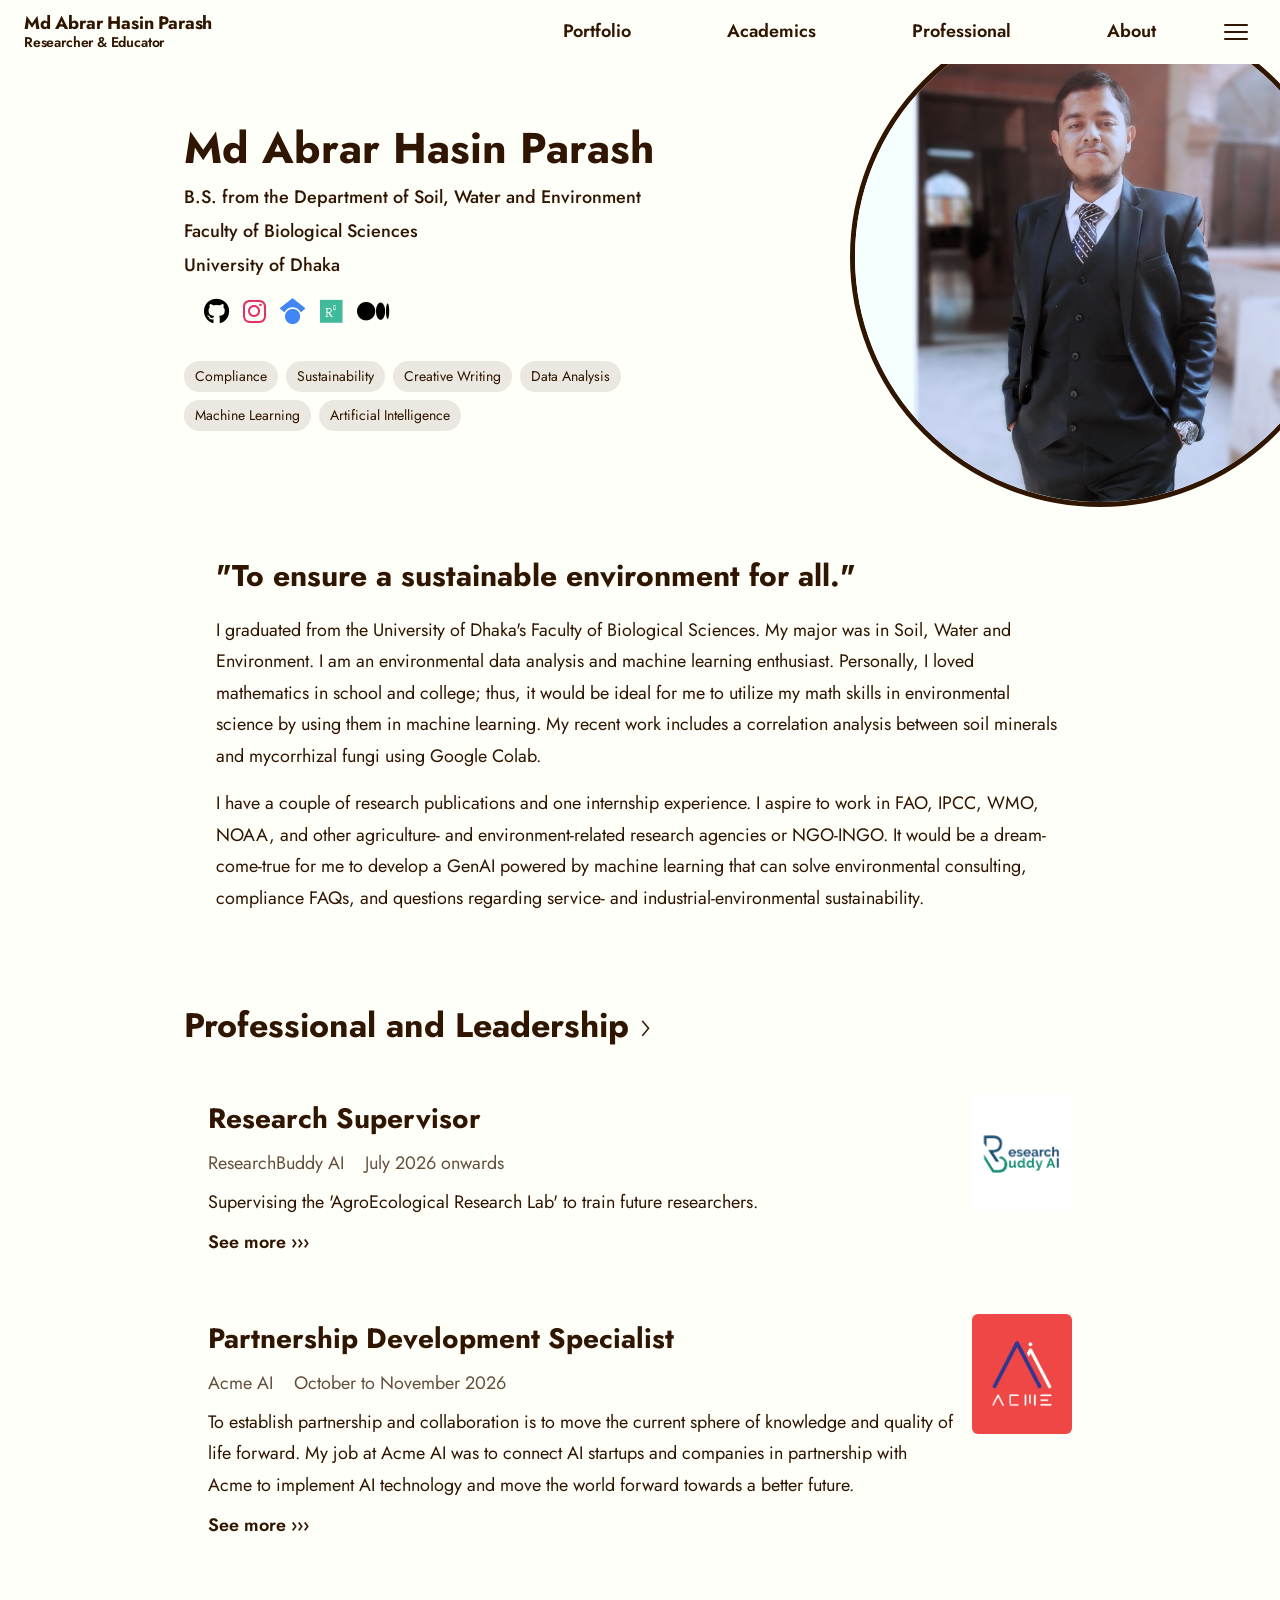
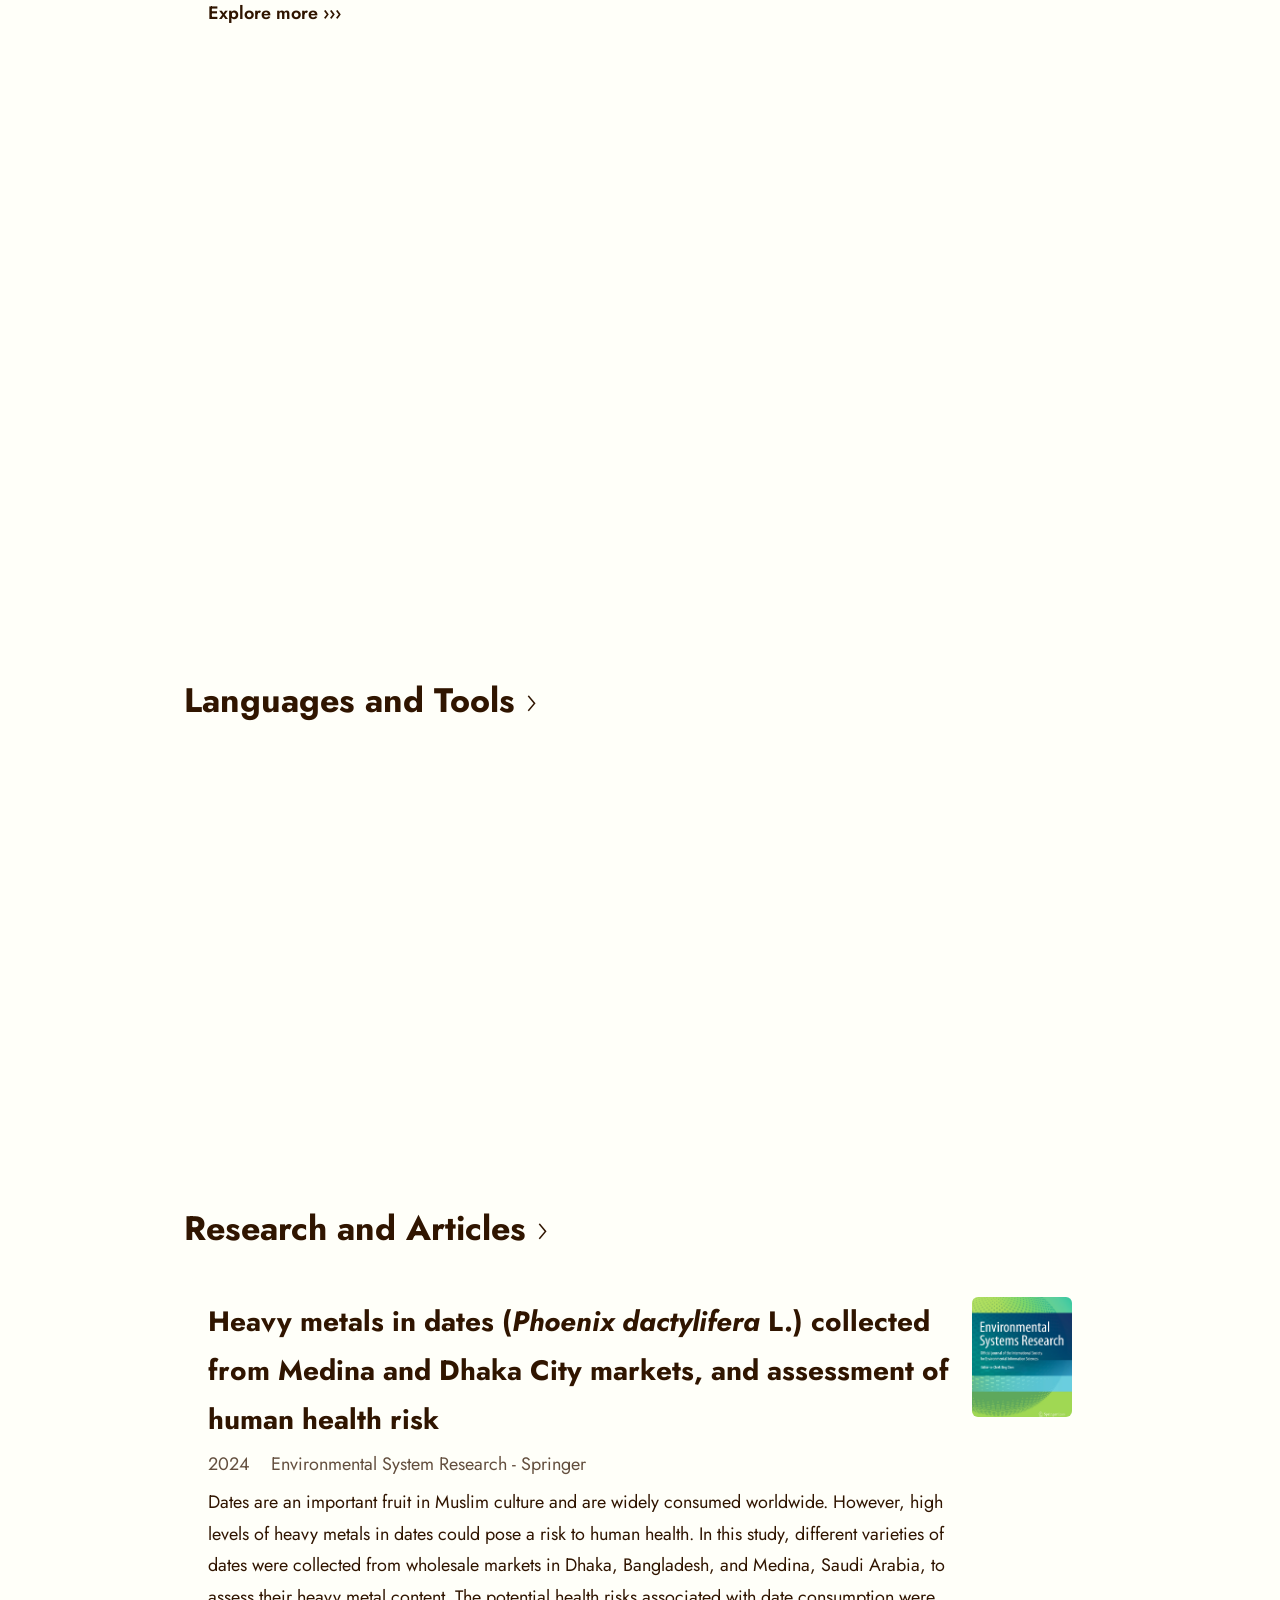
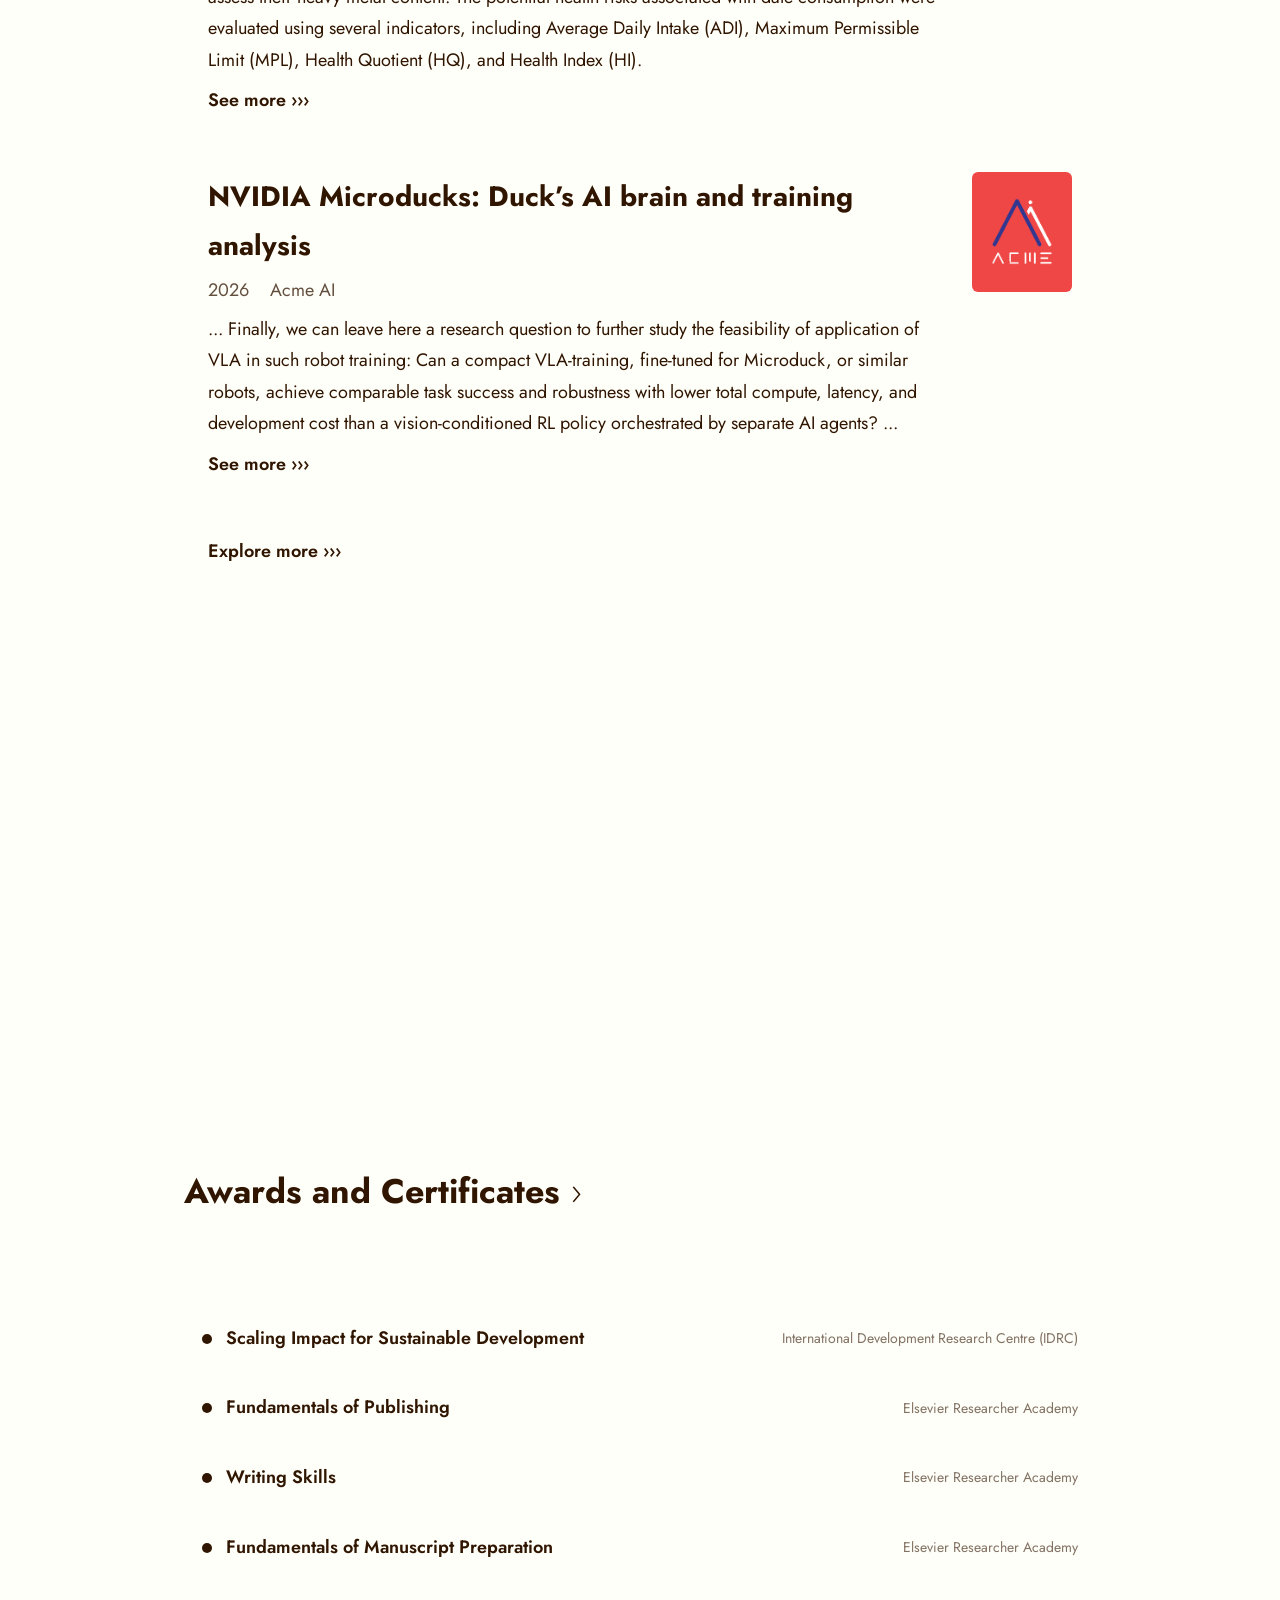
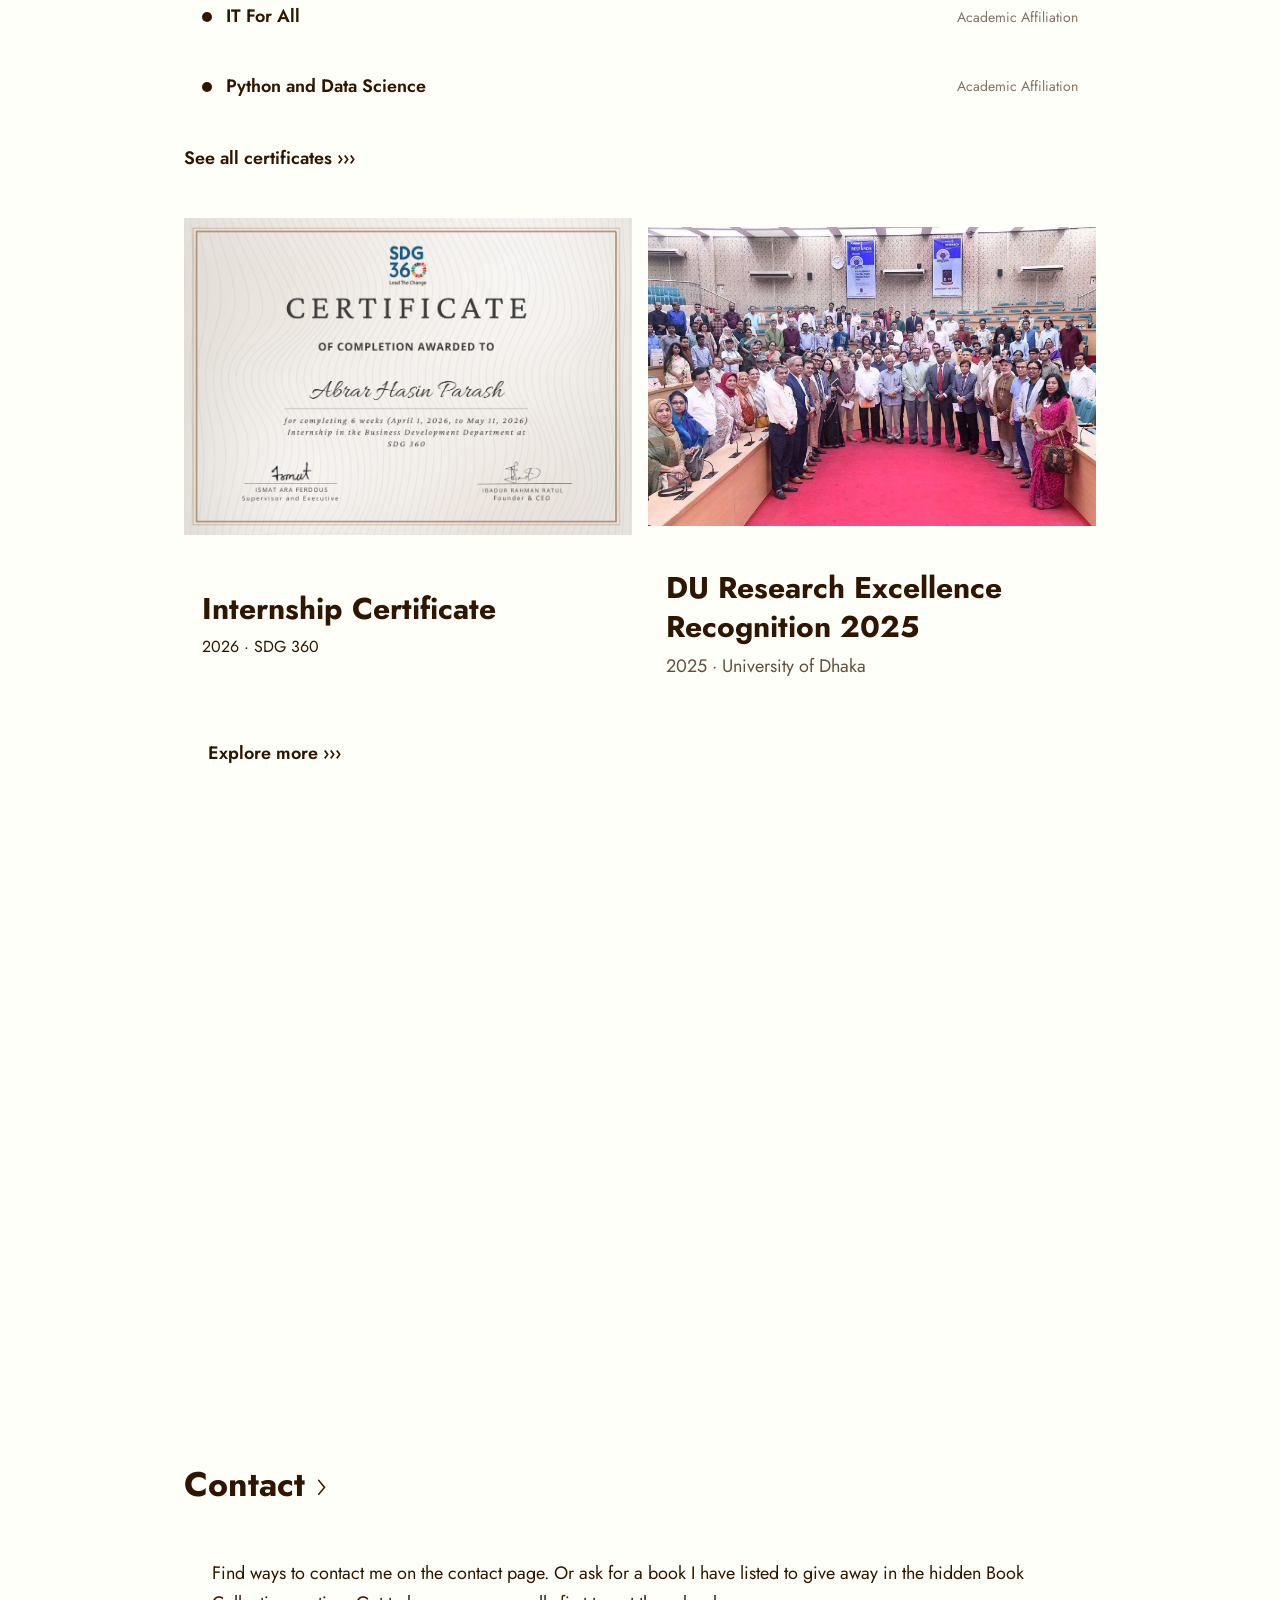
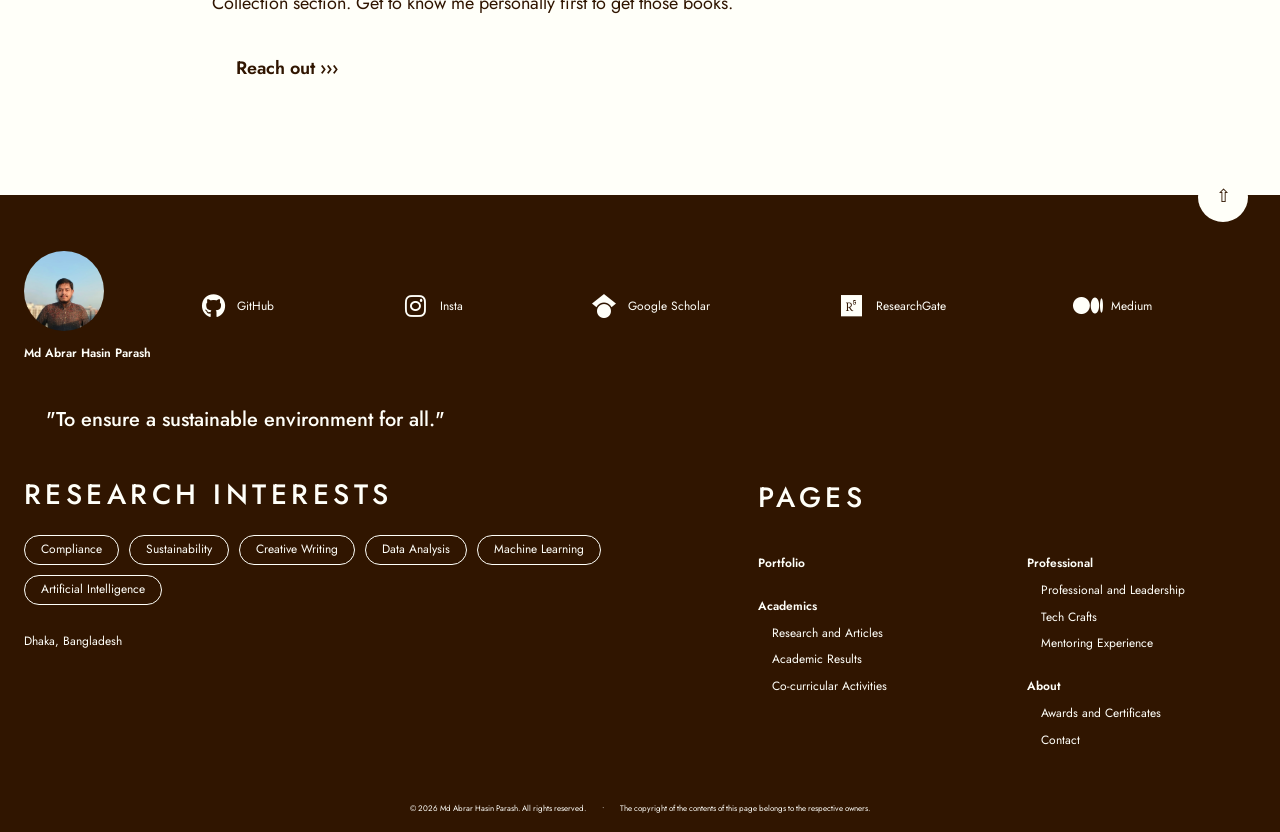
==== commit 3d689585: "Update index.html" ====
--- a/index.html
+++ b/index.html
@@ -84,9 +84,9 @@
 </div>
   <div class="sidenav-socials">
     <!-- EDIT: Replace # with your actual profile URLs -->
-    <a href="https://www.linkedin.com/in/abrar-hasin-parash-md/" target="_blank" title="LinkedIn">
+    <!--<a href="https://www.linkedin.com/in/abrar-hasin-parash-md/" target="_blank" title="LinkedIn">
       <i class="fa-brands fa-linkedin" style="font-size:26px; color:#0a66c2;"></i>
-    </a>
+    </a>-->
     <a href="https://github.com/ASAND5" target="_blank" title="GitHub">
       <i class="fa-brands fa-github" style="font-size:26px; color:#000000;"></i>
     </a>
@@ -118,9 +118,9 @@
         <p class="hero-field"><a href="https://www.du.ac.bd/faculty/FACBIO">Faculty of Biological Sciences</a></p>
         <p class="hero-field"><a href="https://www.du.ac.bd/">University of Dhaka</a></p>
         <div class="sidenav-socials">
-    <a href="https://www.linkedin.com/in/abrar-hasin-parash-md/" target="_blank" title="LinkedIn">
+    <!--<a href="https://www.linkedin.com/in/abrar-hasin-parash-md/" target="_blank" title="LinkedIn">
       <i class="fa-brands fa-linkedin" style="font-size:26px; color:#0a66c2;"></i>
-    </a>
+    </a>-->
     <a href="https://github.com/ASAND5" target="_blank" title="GitHub">
       <i class="fa-brands fa-github" style="font-size:26px; color:#000000;"></i>
     </a>
@@ -551,9 +551,9 @@
 
       <!-- To add a social, copy one <a> line. Up to 6 fit. Width adjusts automatically. -->
       <div class="footer-socials">
-        <a class="footer-social" href="https://www.linkedin.com/in/abrar-hasin-parash-md/" target="_blank" rel="noopener" title="LinkedIn">
+        <!--<a class="footer-social" href="https://www.linkedin.com/in/abrar-hasin-parash-md/" target="_blank" rel="noopener" title="LinkedIn">
           <i class="fa-brands fa-linkedin" aria-hidden="true"></i><span>LinkedIn</span>
-        </a>
+        </a>-->
         <a class="footer-social" href="https://github.com/ASAND5" target="_blank" rel="noopener" title="GitHub">
           <i class="fa-brands fa-github" aria-hidden="true"></i><span>GitHub</span>
         </a>
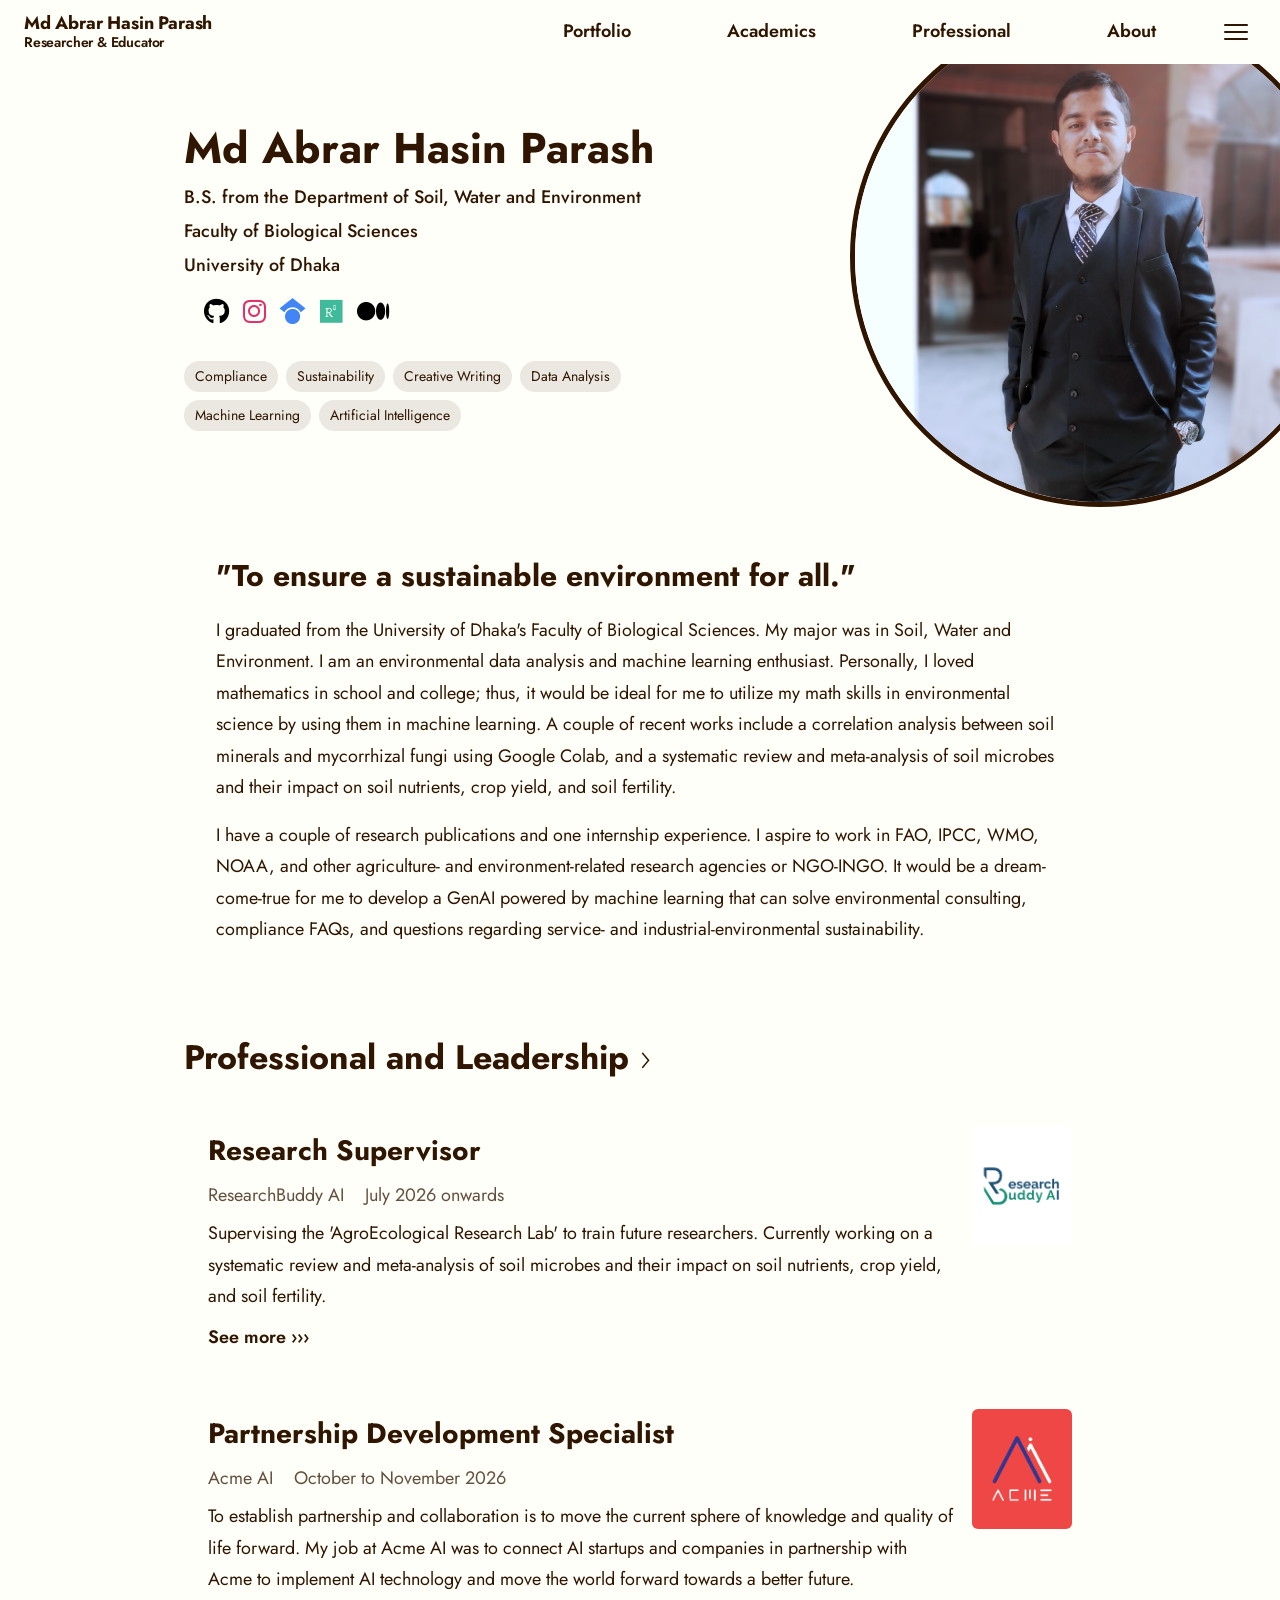
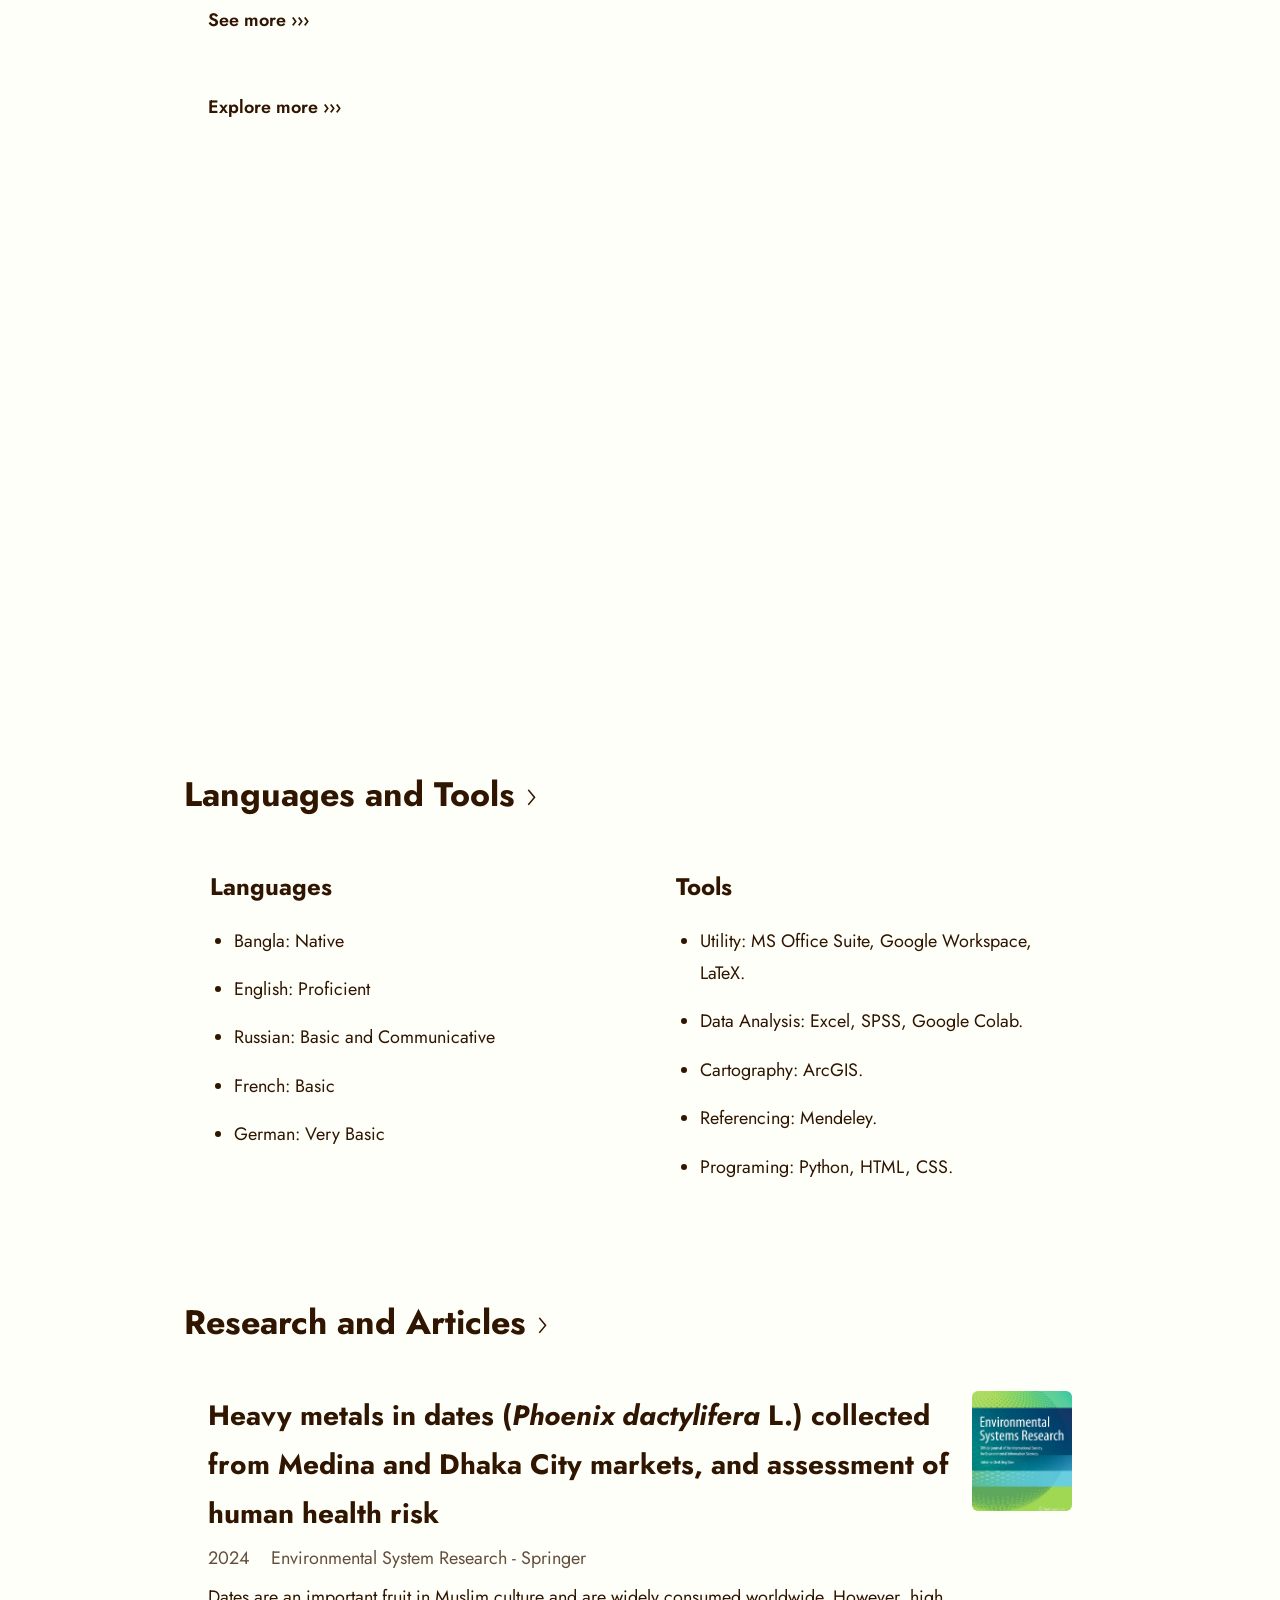
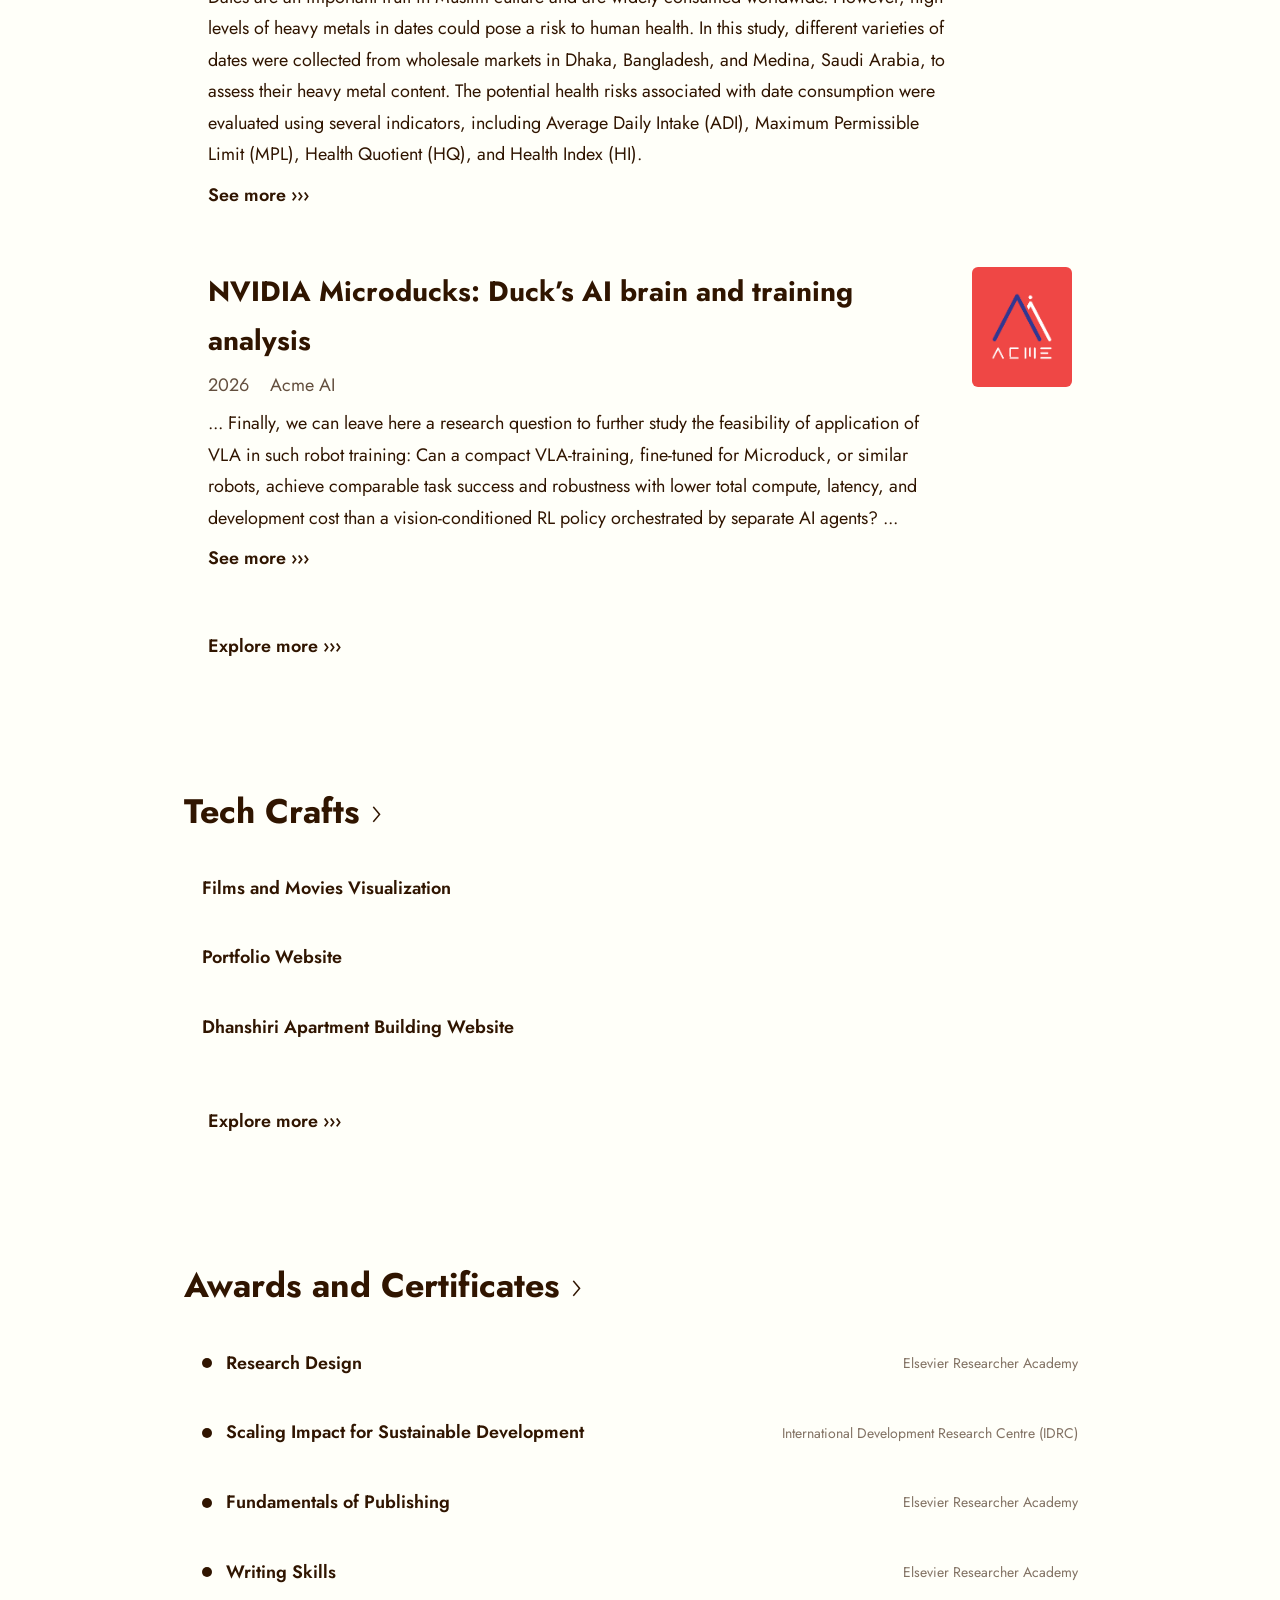
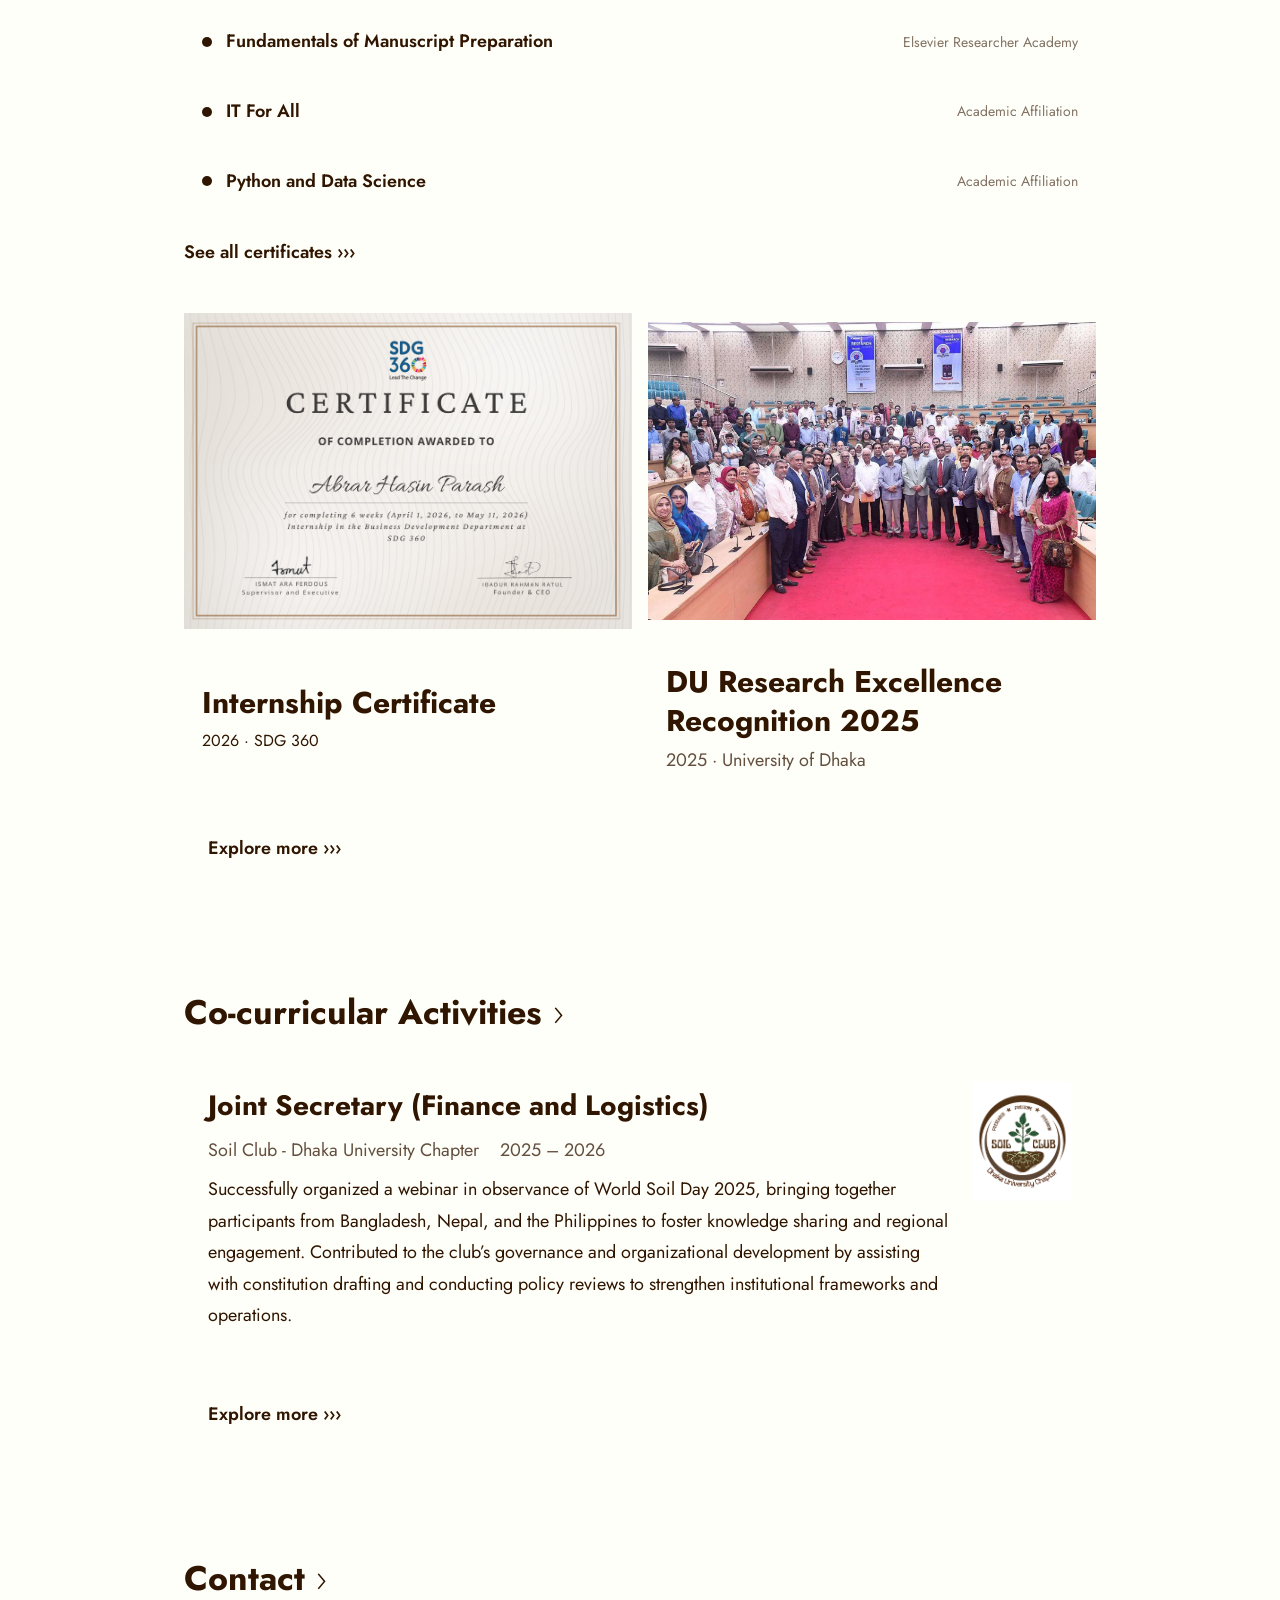
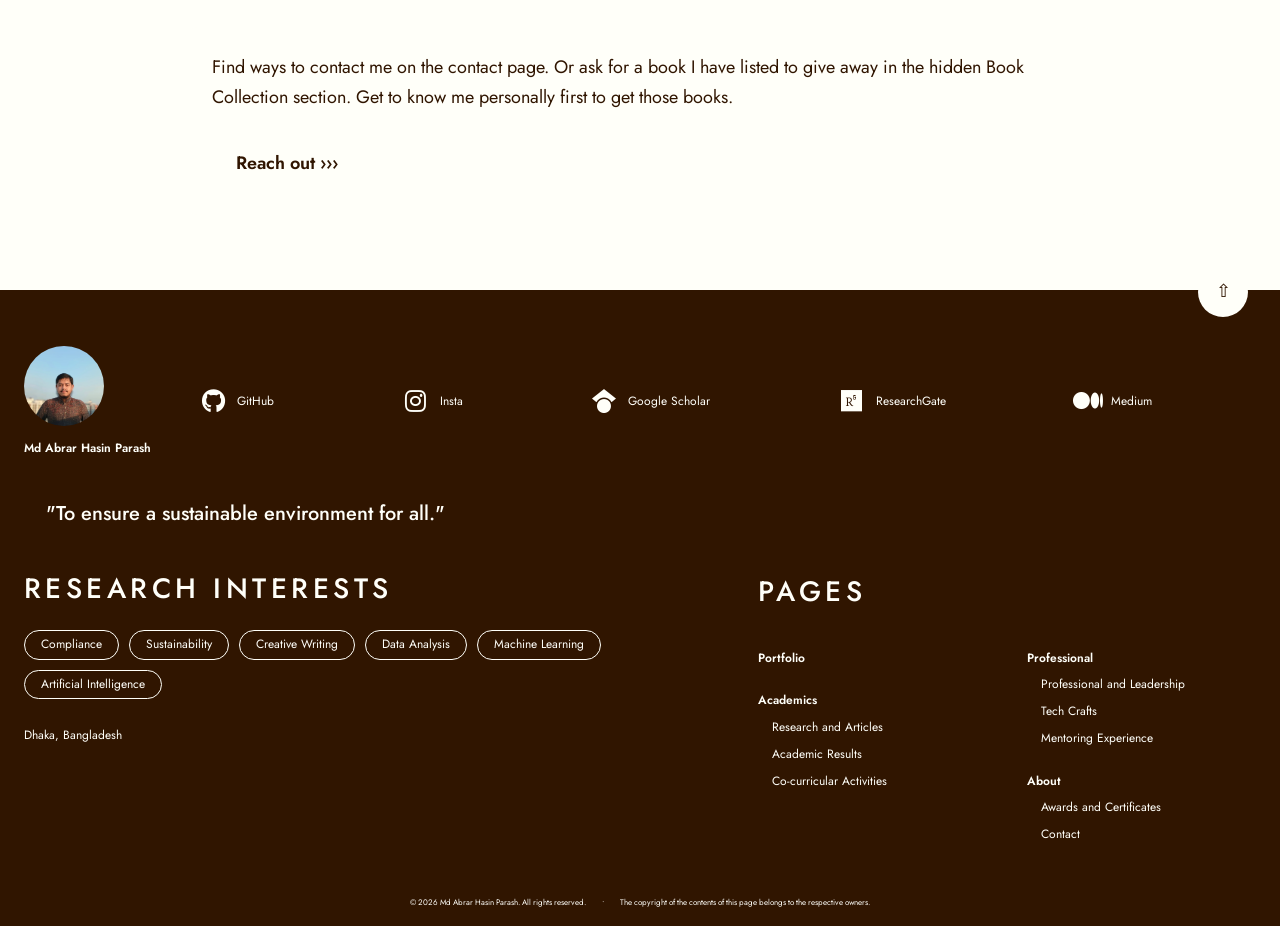
==== commit 4912f451: "Enhance work descriptions in index.html Updated recent work descriptions to include a systematic rev" ====
--- a/index.html
+++ b/index.html
@@ -165,15 +165,18 @@
           major was in Soil, Water and Environment. I am an environmental data analysis
           and machine learning enthusiast. Personally, I loved mathematics in school and
           college; thus, it would be ideal for me to utilize my math skills in environmental
-          science by using them in machine learning. My recent work includes a correlation
-          analysis between soil minerals and mycorrhizal fungi using Google Colab.
+          science by using them in machine learning. A couple of recent works include a
+          correlation analysis between soil minerals and mycorrhizal fungi using Google Colab,
+          and a systematic review and meta-analysis of soil microbes and their impact on soil
+          nutrients, crop yield, and soil fertility.
         </p>
         <p class="content-block">
           I have a couple of research publications and one internship experience. I aspire
           to work in FAO, IPCC, WMO, NOAA, and other agriculture- and environment-related
           research agencies or NGO-INGO. It would be a dream-come-true for me to develop a
           GenAI powered by machine learning that can solve environmental consulting,
-          compliance FAQs, and questions regarding service- and industrial-environmental sustainability.
+          compliance FAQs, and questions regarding service- and industrial-environmental
+          sustainability.
         </p>
       </div>
     </section>
@@ -193,7 +196,9 @@
             <span>July 2026 onwards</span>
           </div>
           <div class="entry-excerpt">
-            Supervising the 'AgroEcological Research Lab' to train future researchers.
+            Supervising the 'AgroEcological Research Lab' to train future researchers. Currently
+            working on a systematic review and meta-analysis of soil microbes and their impact on soil
+            nutrients, crop yield, and soil fertility.
           </div>
           <a class="see-more" href="https://researchbuddy.tech/lab/WN2SU42TNtHcH6isGEZH">See more &rsaquo;&rsaquo;&rsaquo;</a>
         </div>
--- a/css/shared.css
+++ b/css/shared.css
@@ -910,8 +910,8 @@
   gap: 20px;
 }
 .repo-card {
-  background: var(--shade-light); /* fallback */
-  background: color-mix(in srgb, var(--shade-dark) 8%, var(--shade-light));
+  background: var(--shade-light);
+  background: var(--shade-light);
   border-radius: var(--r-lg);
   padding: 24px 26px;
   display: flex;
@@ -943,8 +943,8 @@
   gap: 32px;
 }
 .site-card {
-  background: #f3eee4; /* fallback */
-  background: color-mix(in srgb, var(--shade-dark) 8%, var(--shade-light));
+  background:var(--shade-light);
+  background:var(--shade-light);
   border-radius: var(--r-lg);
   overflow: hidden;
 }
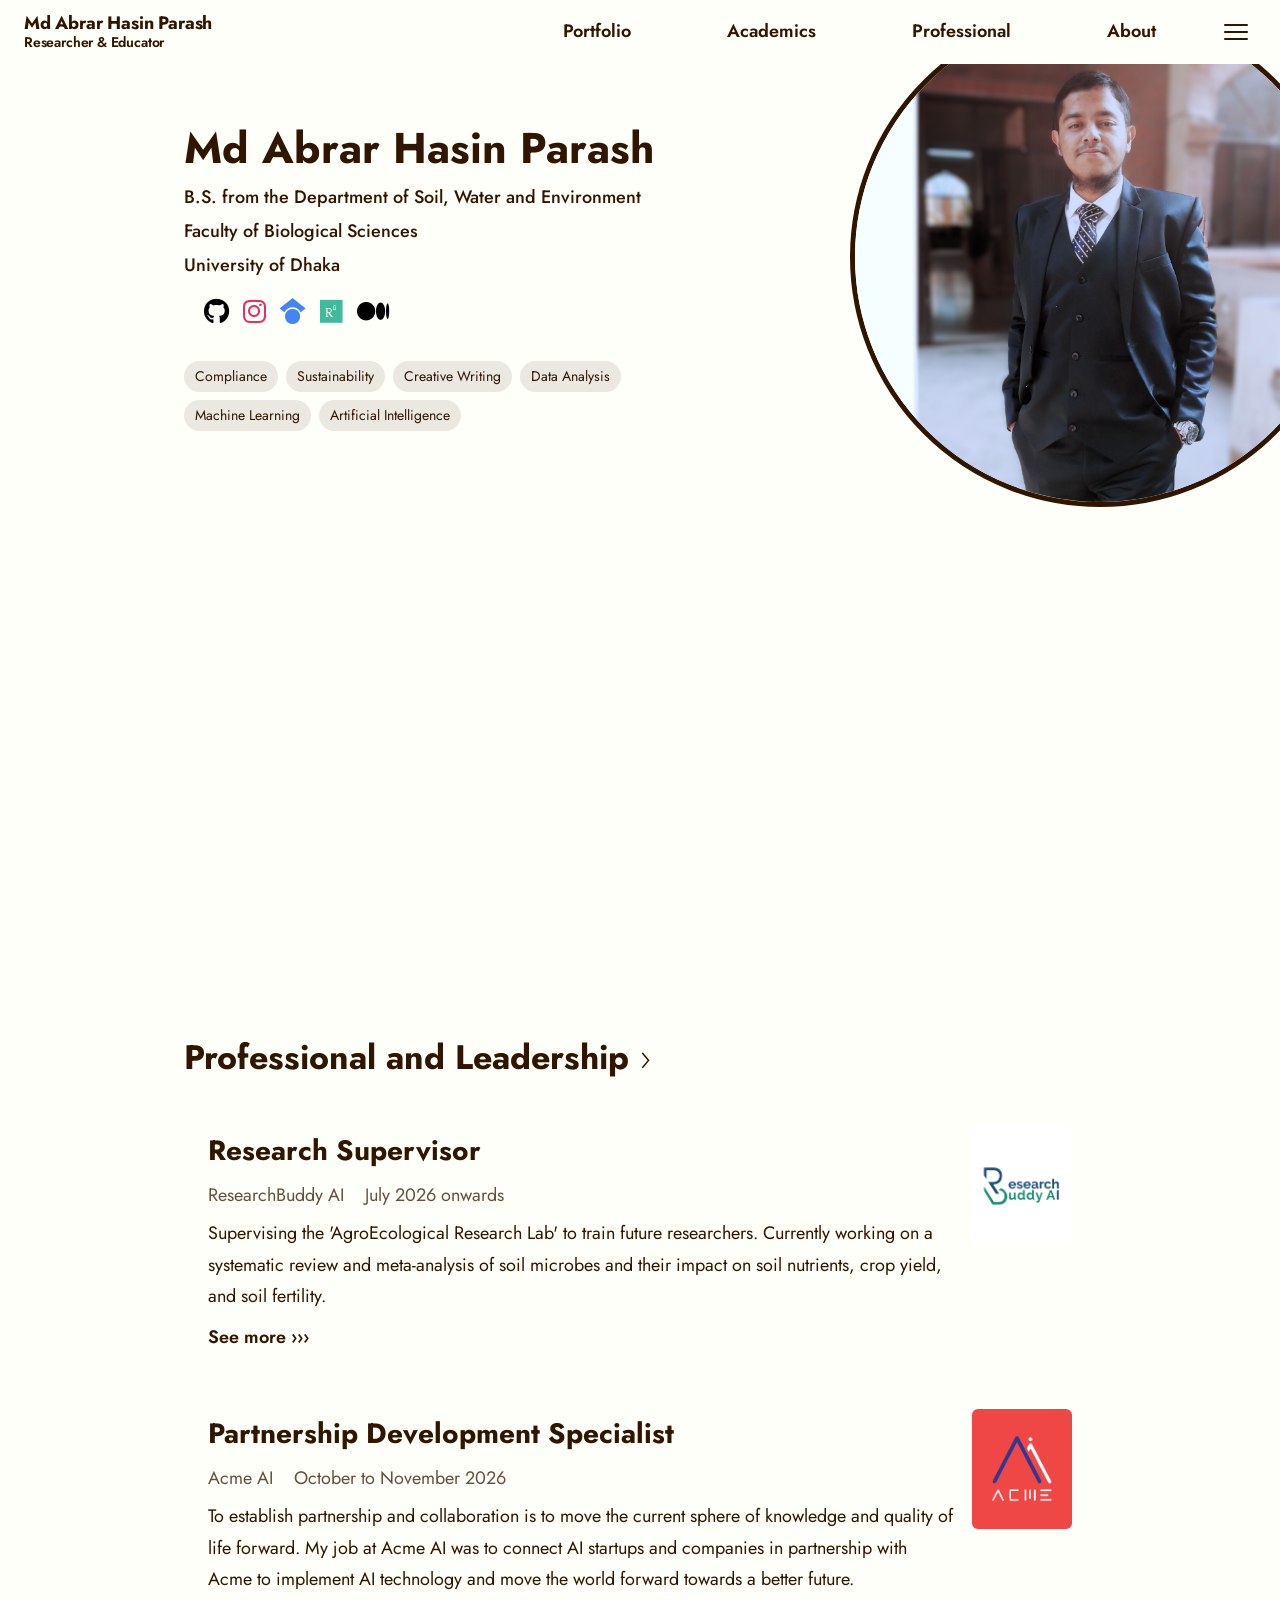
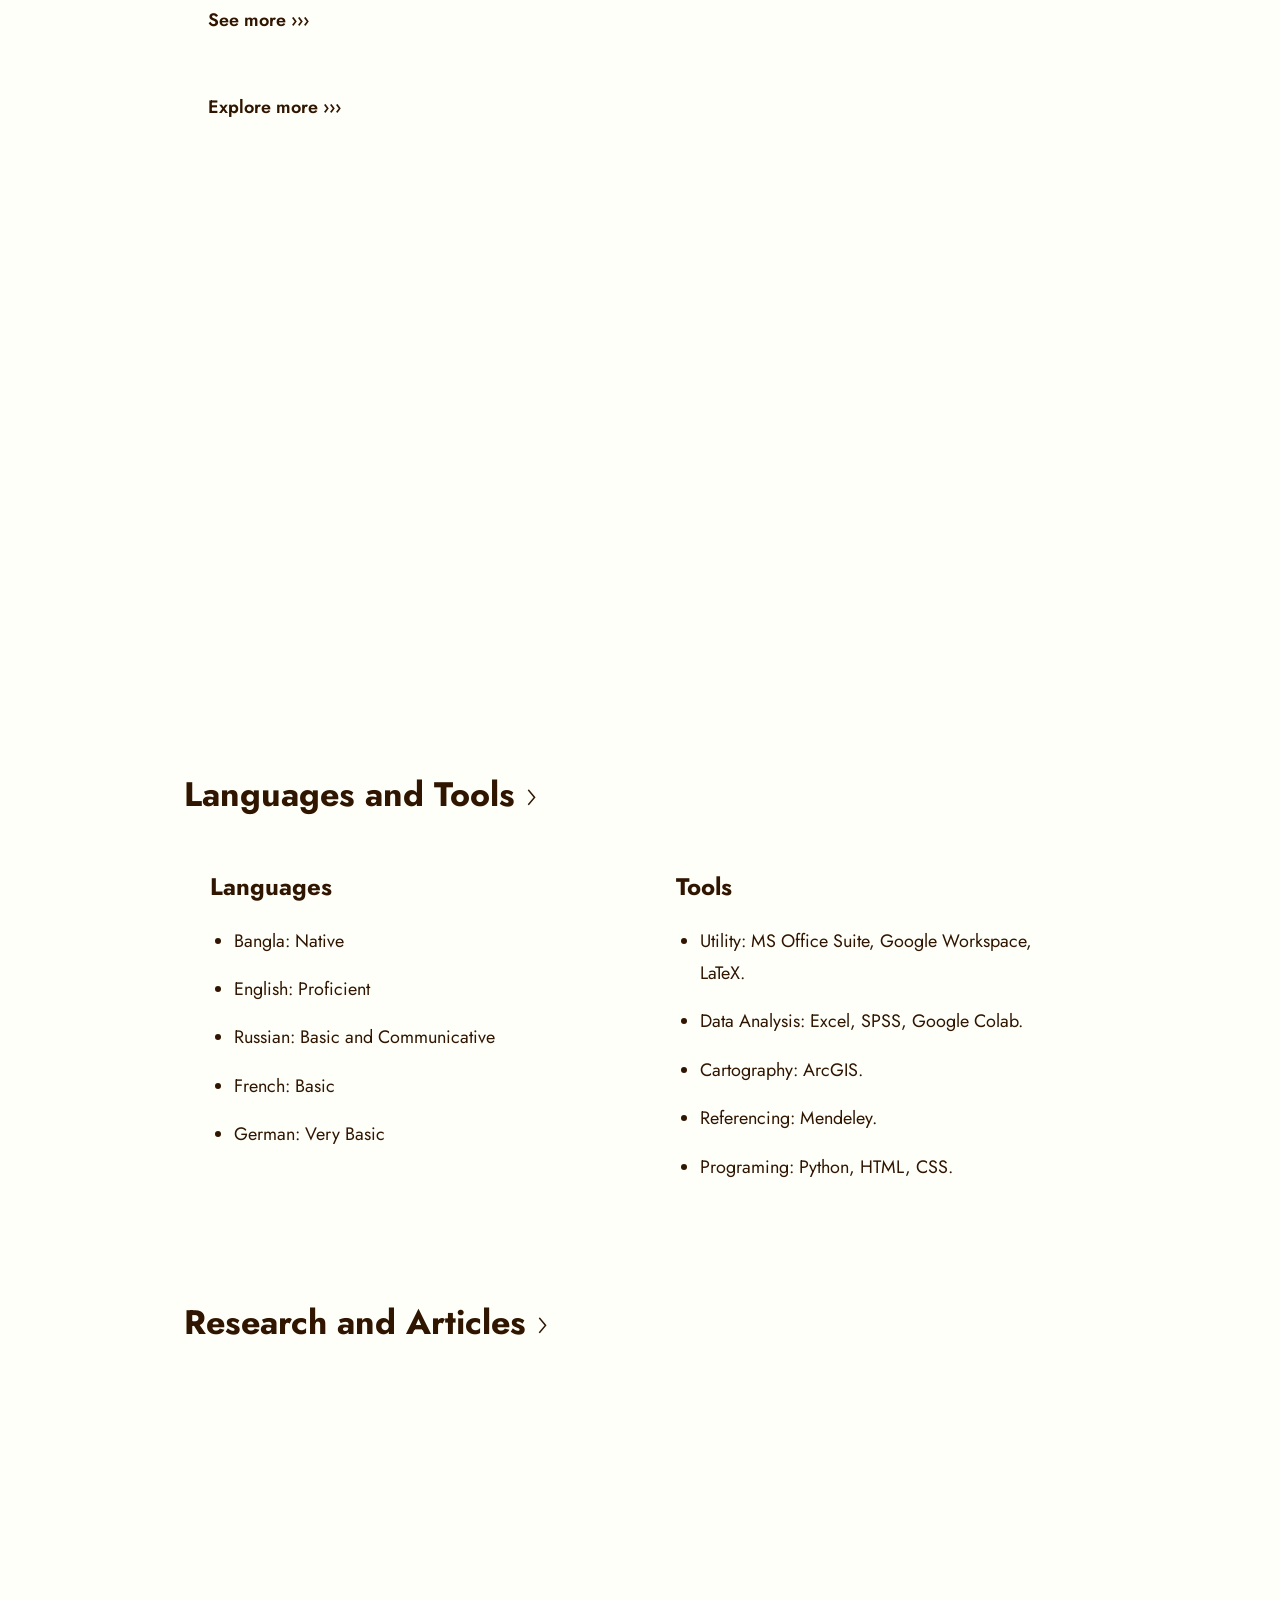
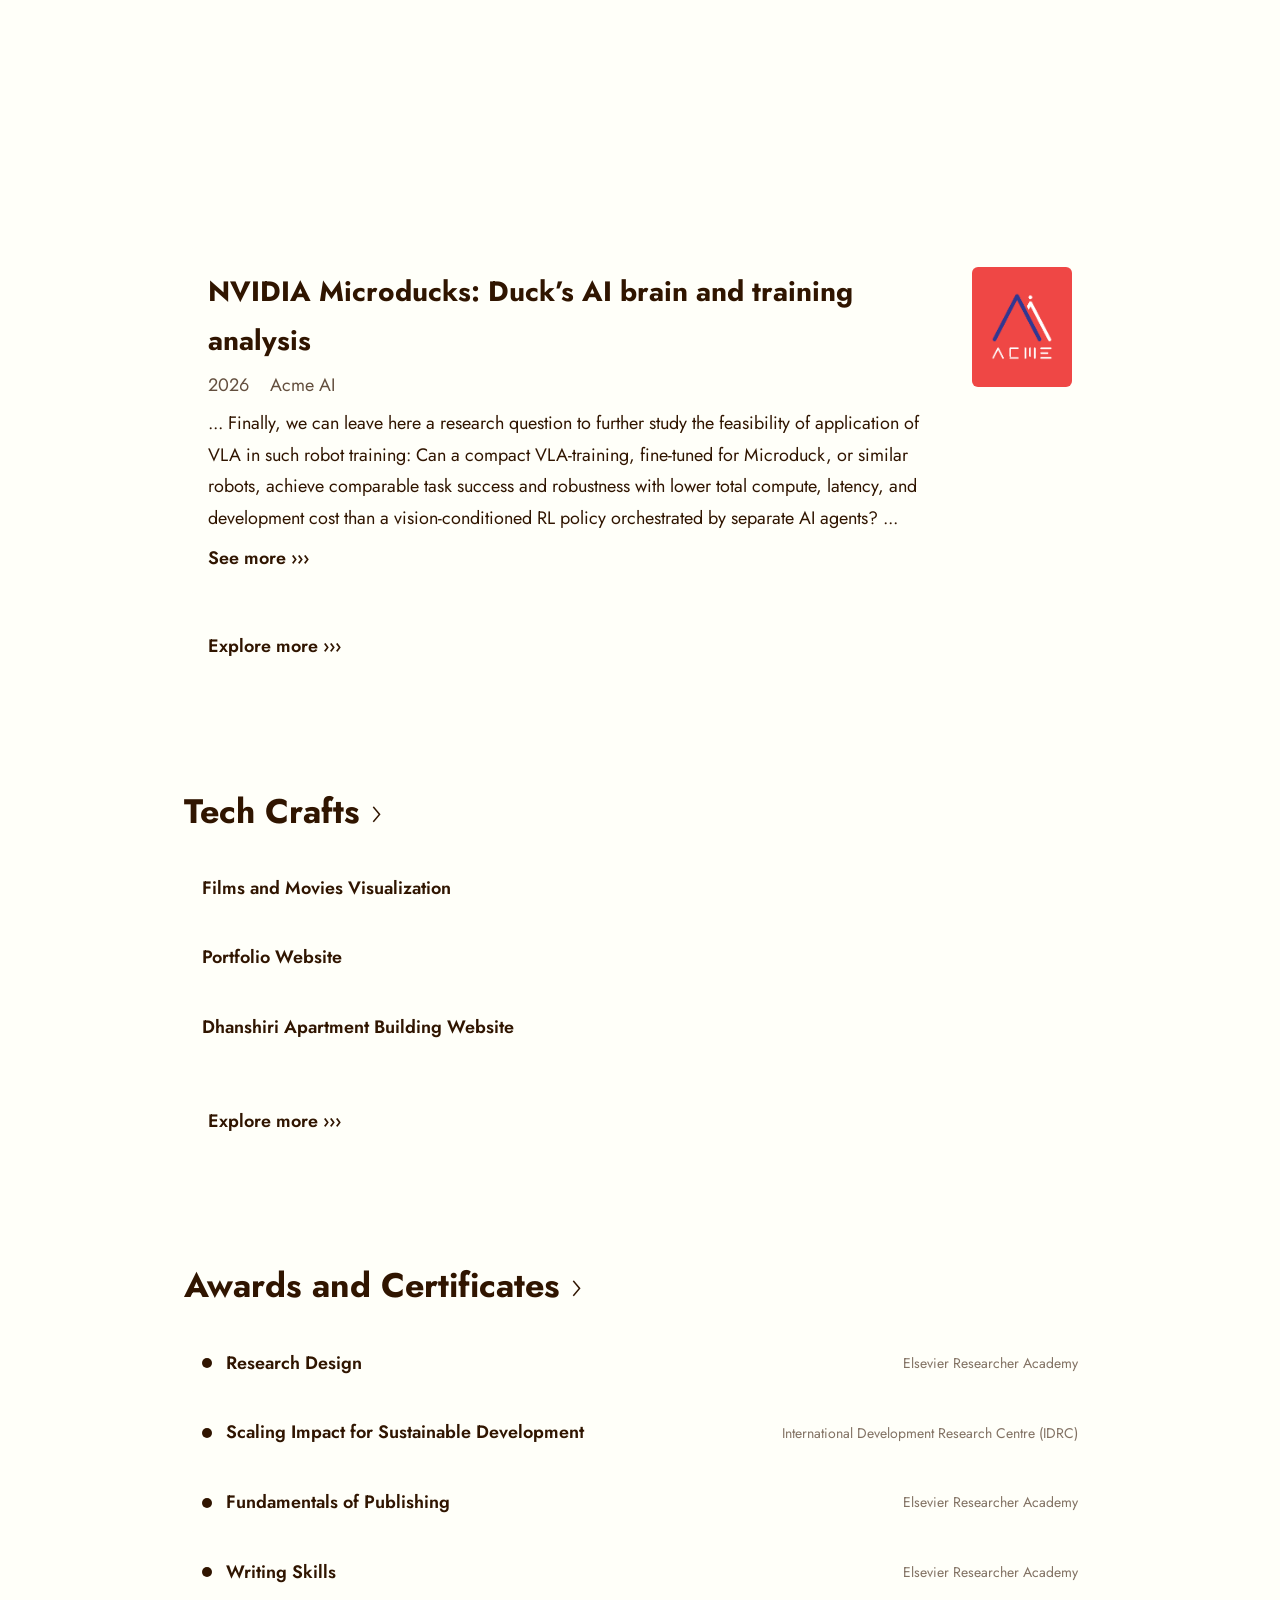
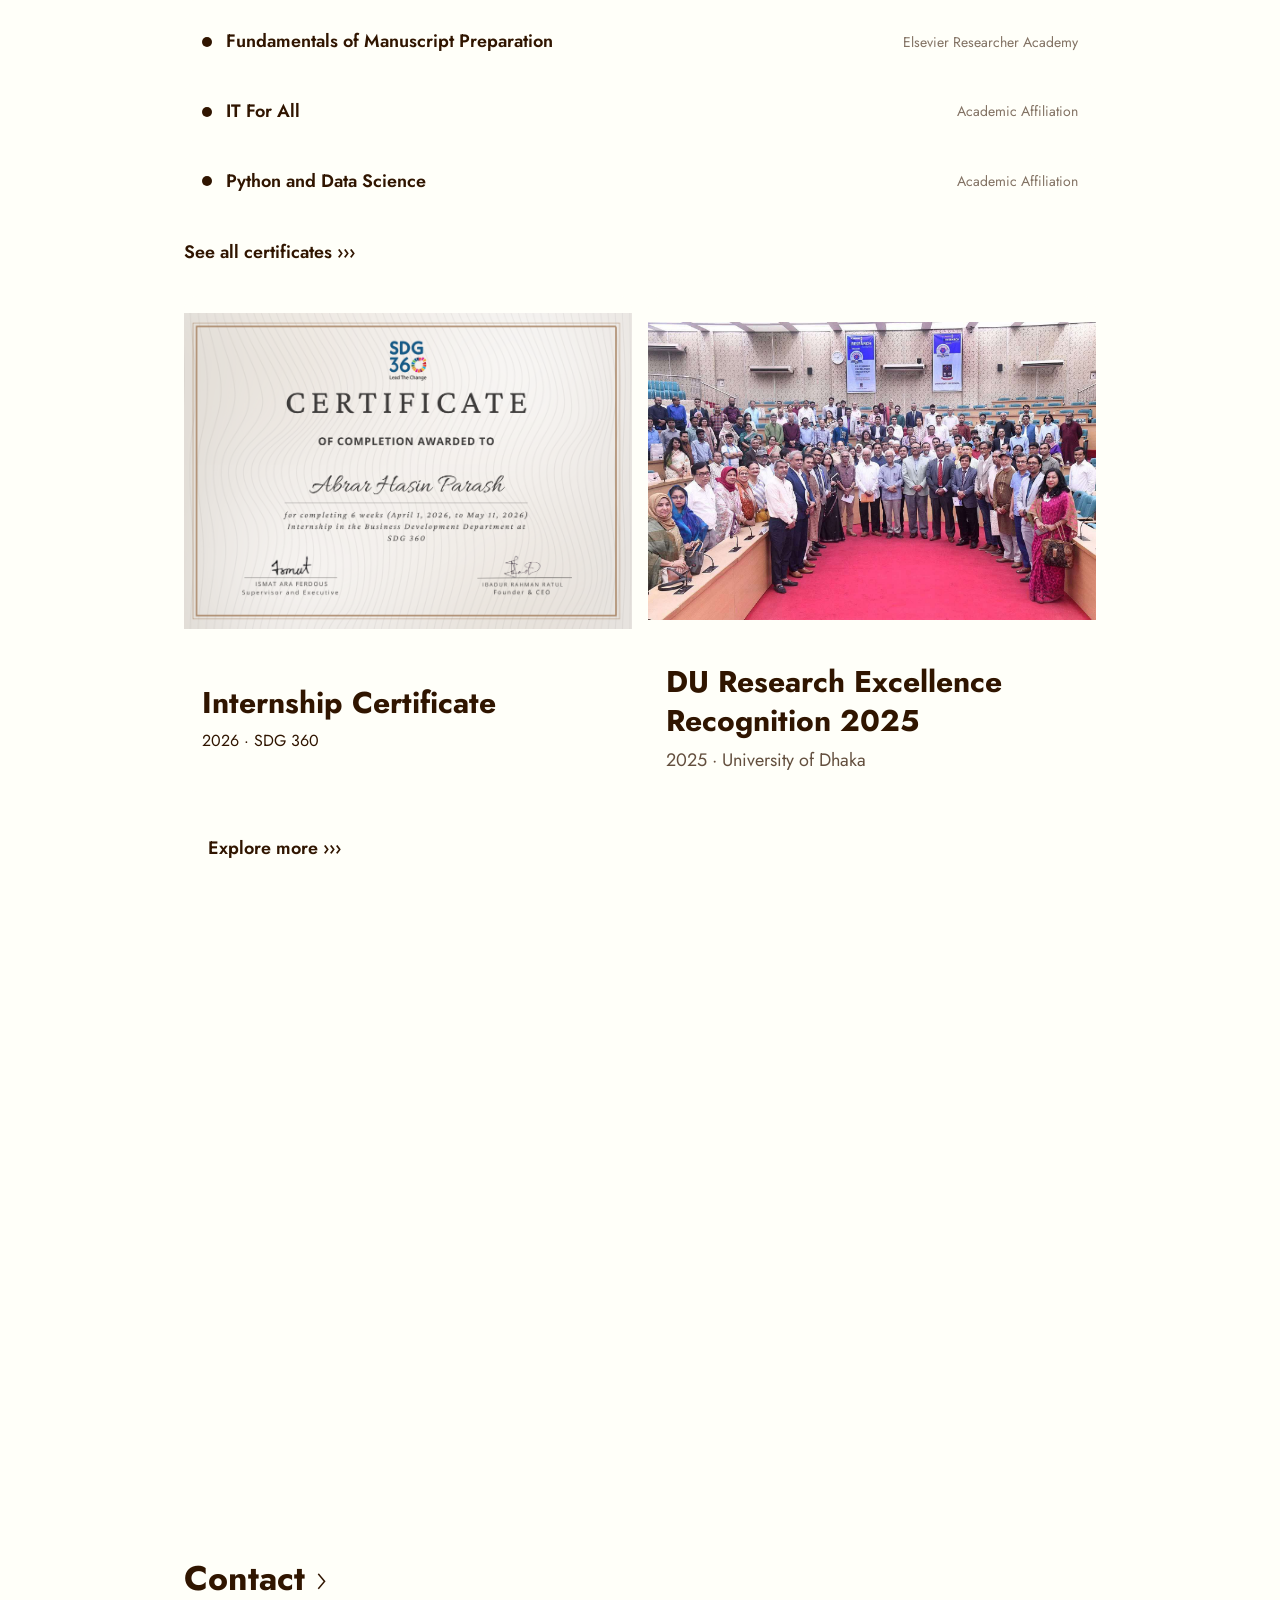
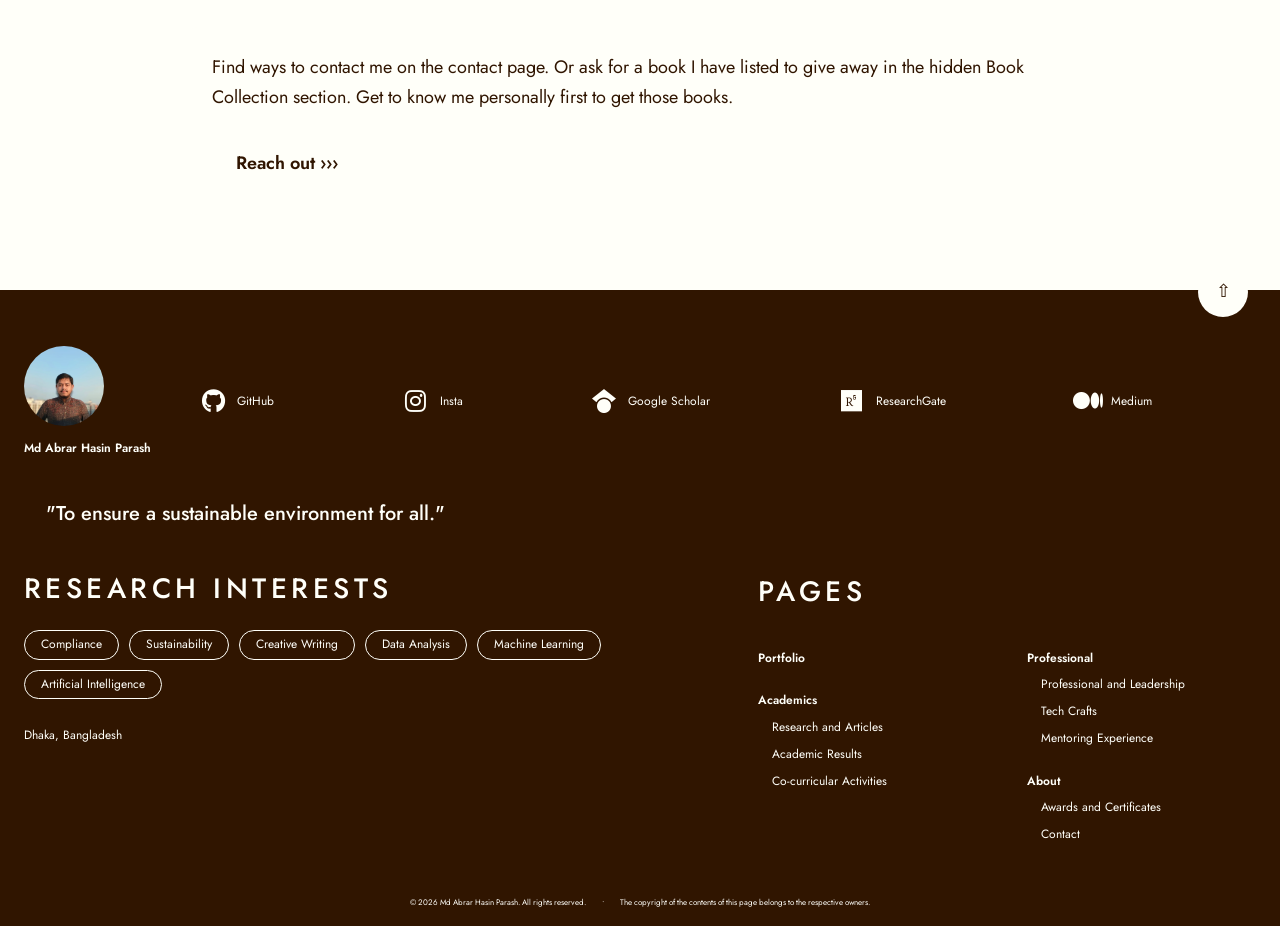
==== commit 7e1e01cd: "Update index.html" ====
--- a/index.html
+++ b/index.html
@@ -162,13 +162,13 @@
         <p class="intro-punchline">"To ensure a sustainable environment for all."</p>
         <p class="content-block">
           I graduated from the University of Dhaka's Faculty of Biological Sciences. My
-          major was in Soil, Water and Environment. I am an environmental data analysis
-          and machine learning enthusiast. Personally, I loved mathematics in school and
-          college; thus, it would be ideal for me to utilize my math skills in environmental
-          science by using them in machine learning. A couple of recent works include a
-          correlation analysis between soil minerals and mycorrhizal fungi using Google Colab,
-          and a systematic review and meta-analysis of soil microbes and their impact on soil
-          nutrients, crop yield, and soil fertility.
+          major was in Soil, Water and Environment. I am an environmental data analysis,
+          machine learning, and artificial intelligence enthusiast. Personally, I loved
+          mathematics in school and college; thus, it would be ideal for me to utilize my
+          math skills in environmental science by using them in machine learning. A couple
+          of recent works include a correlation analysis between soil minerals and
+          mycorrhizal fungi using Google Colab, and a systematic review and meta-analysis
+          of soil microbes and their impact on soil nutrients, crop yield, and soil fertility.
         </p>
         <p class="content-block">
           I have a couple of research publications and one internship experience. I aspire
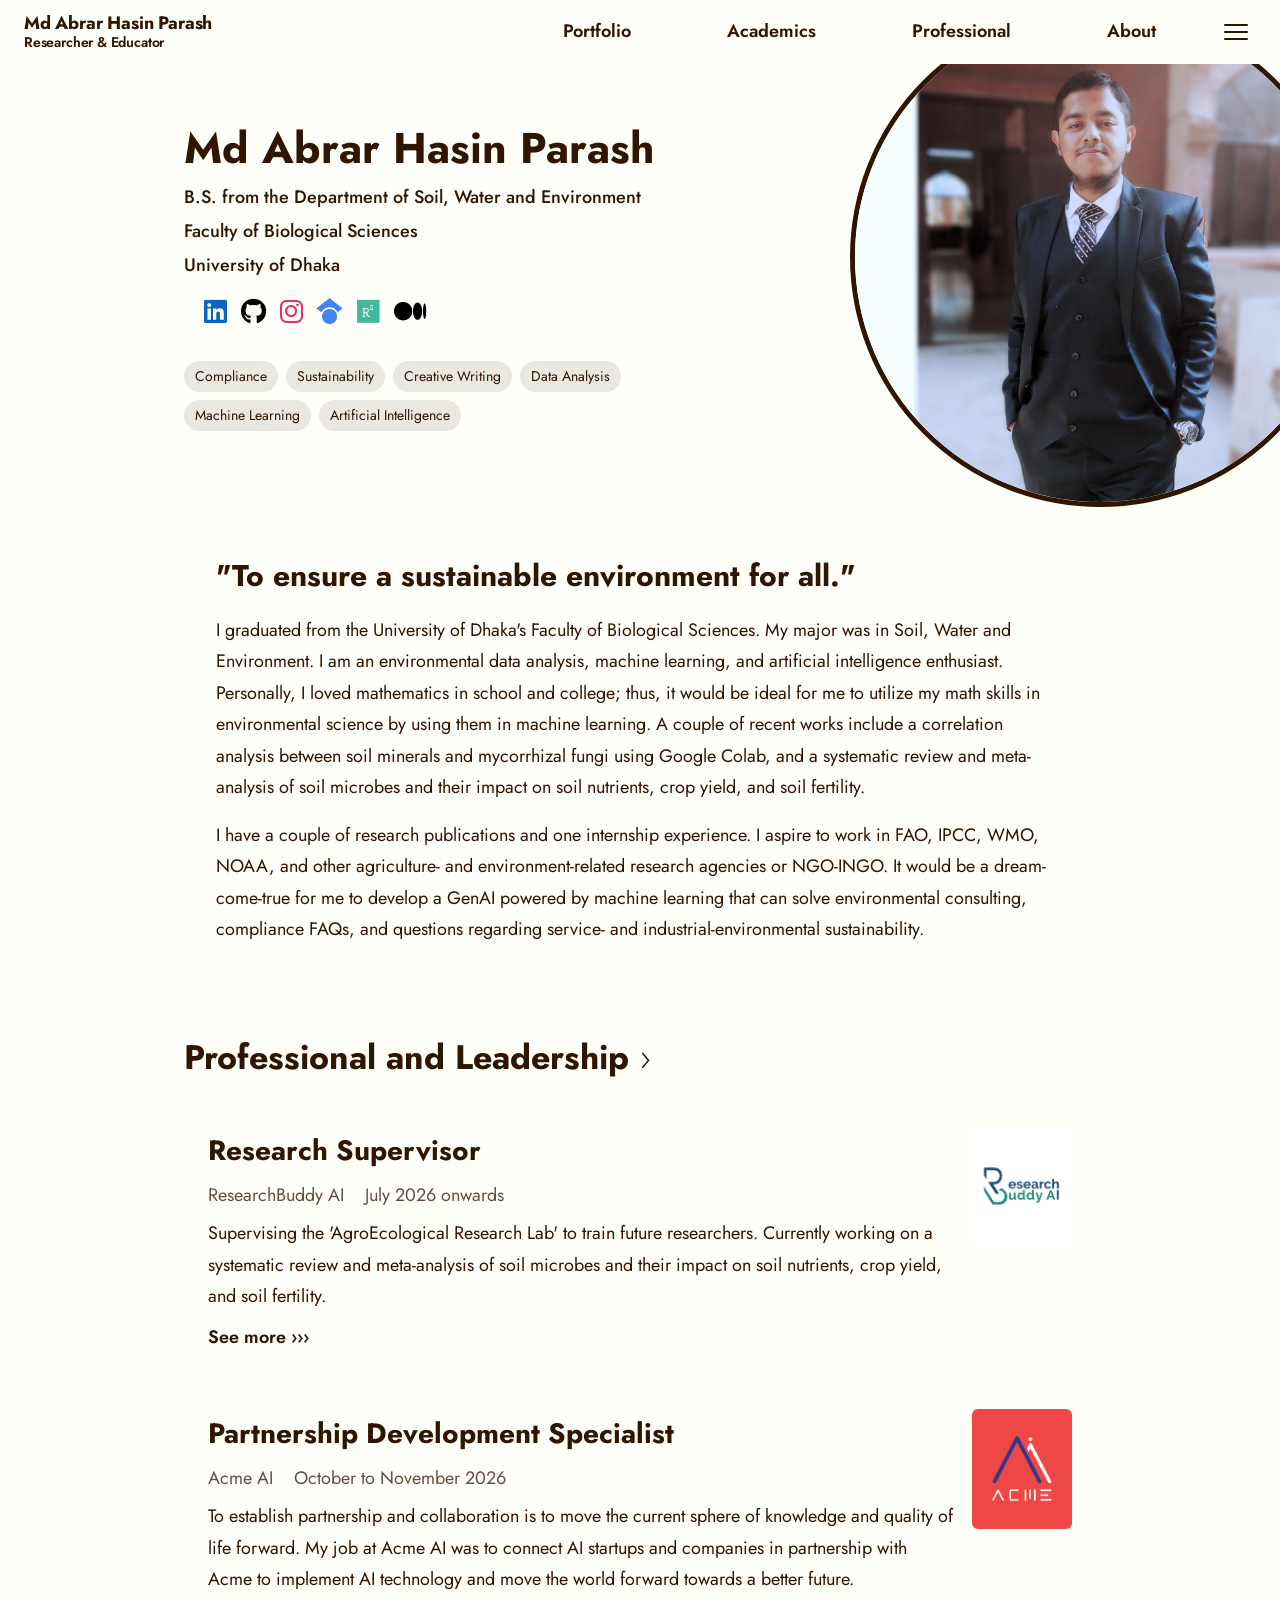
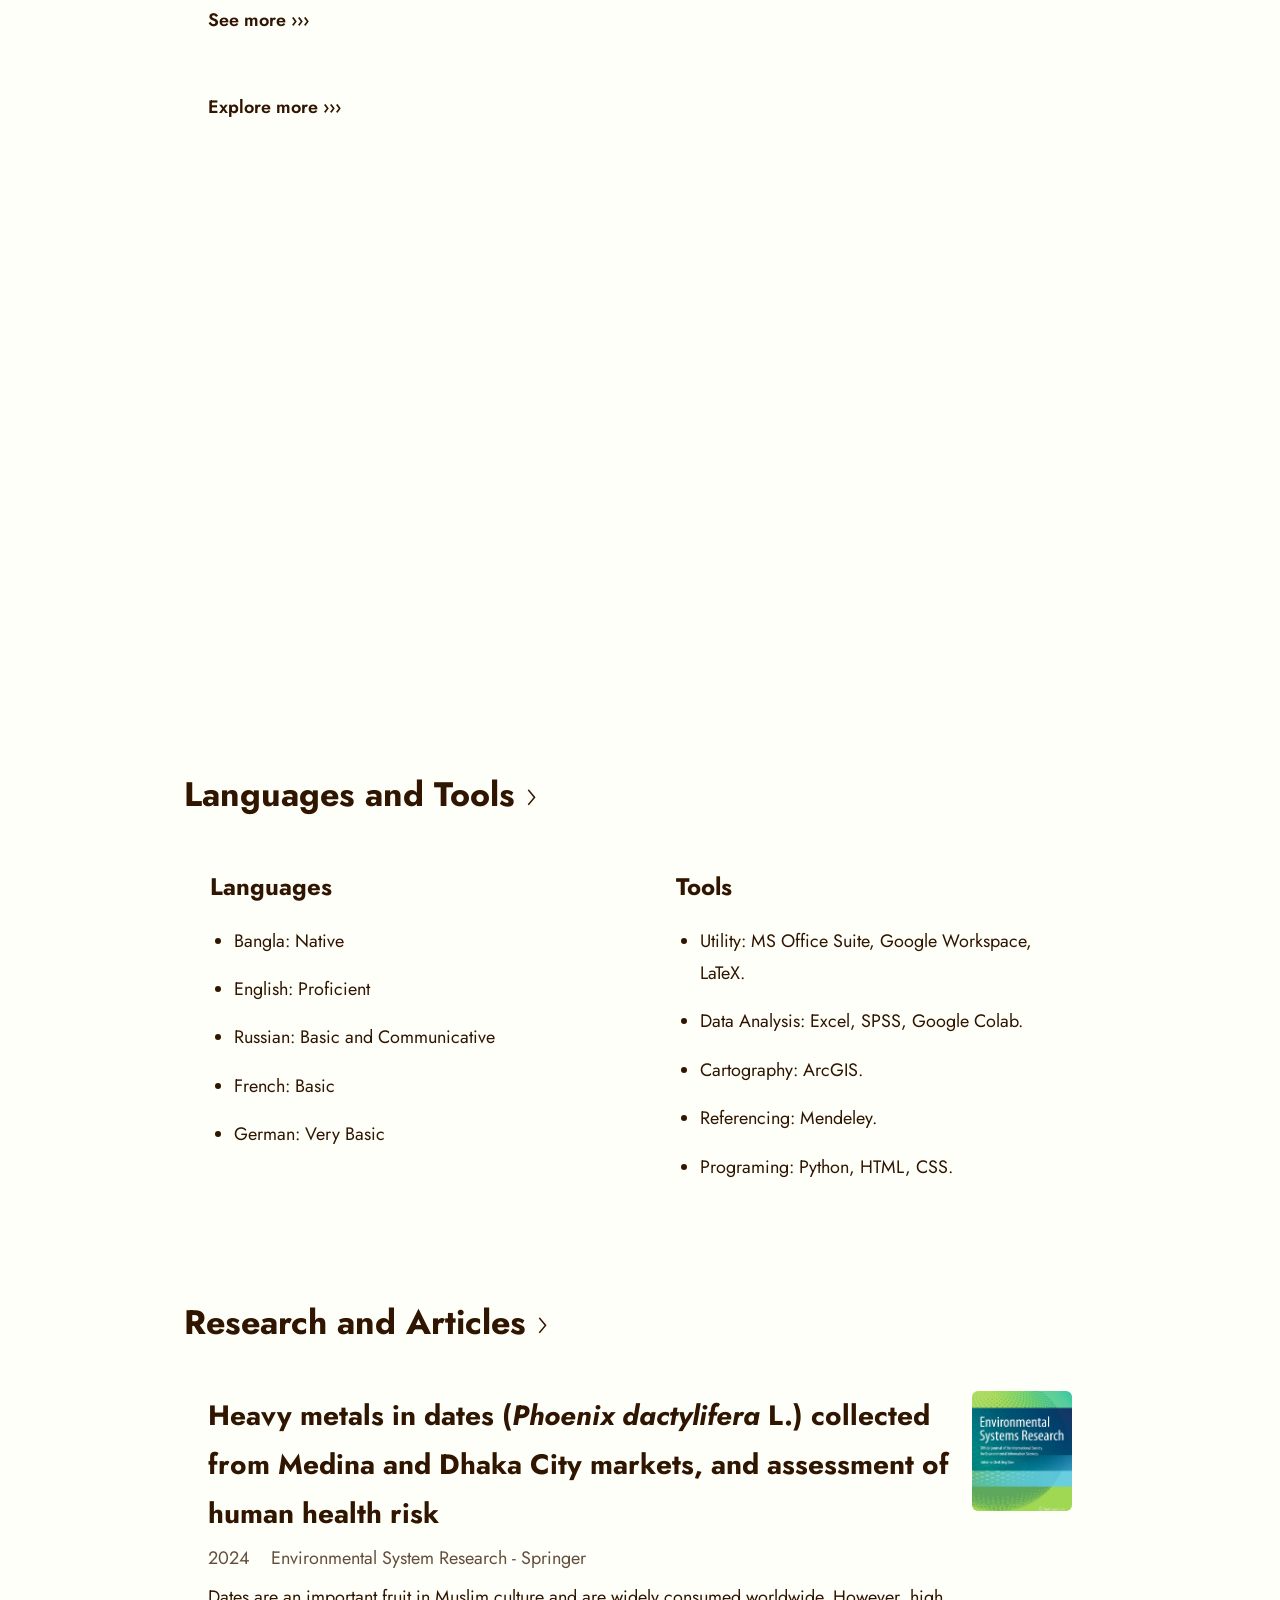
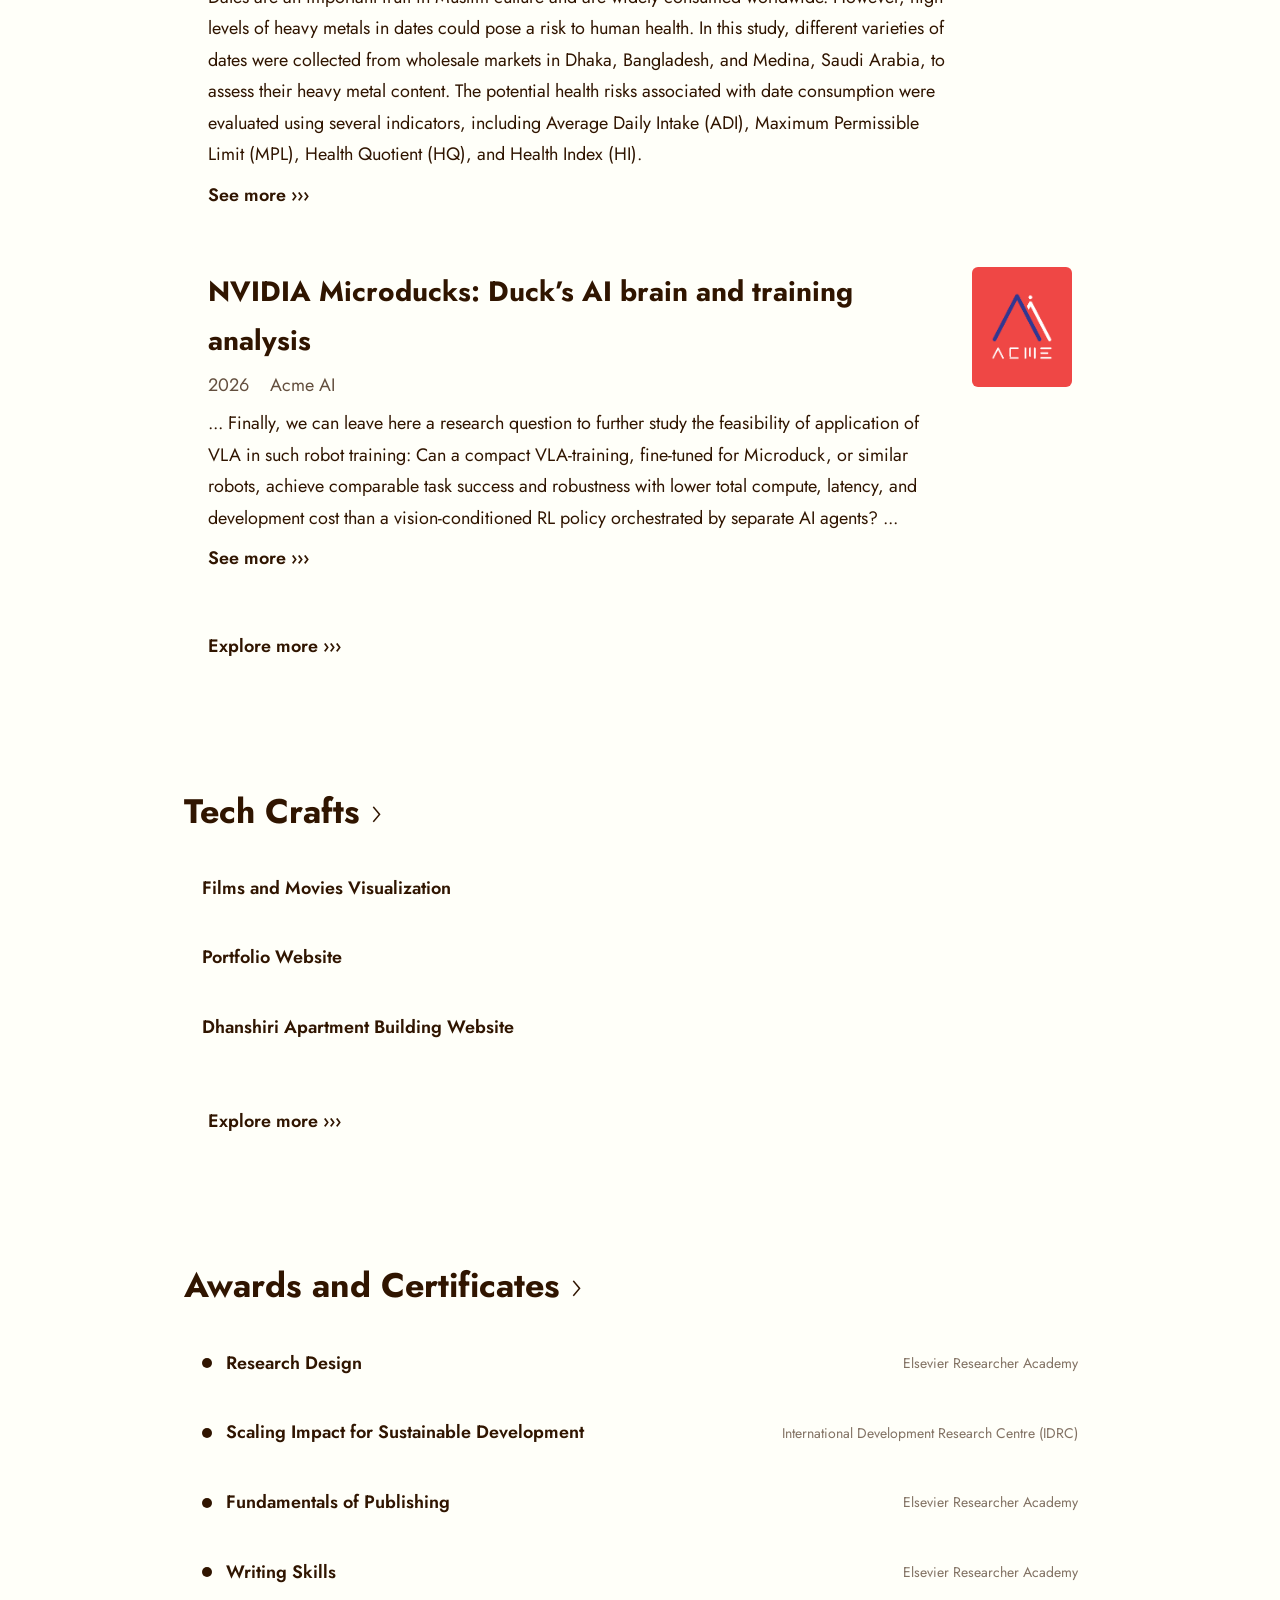
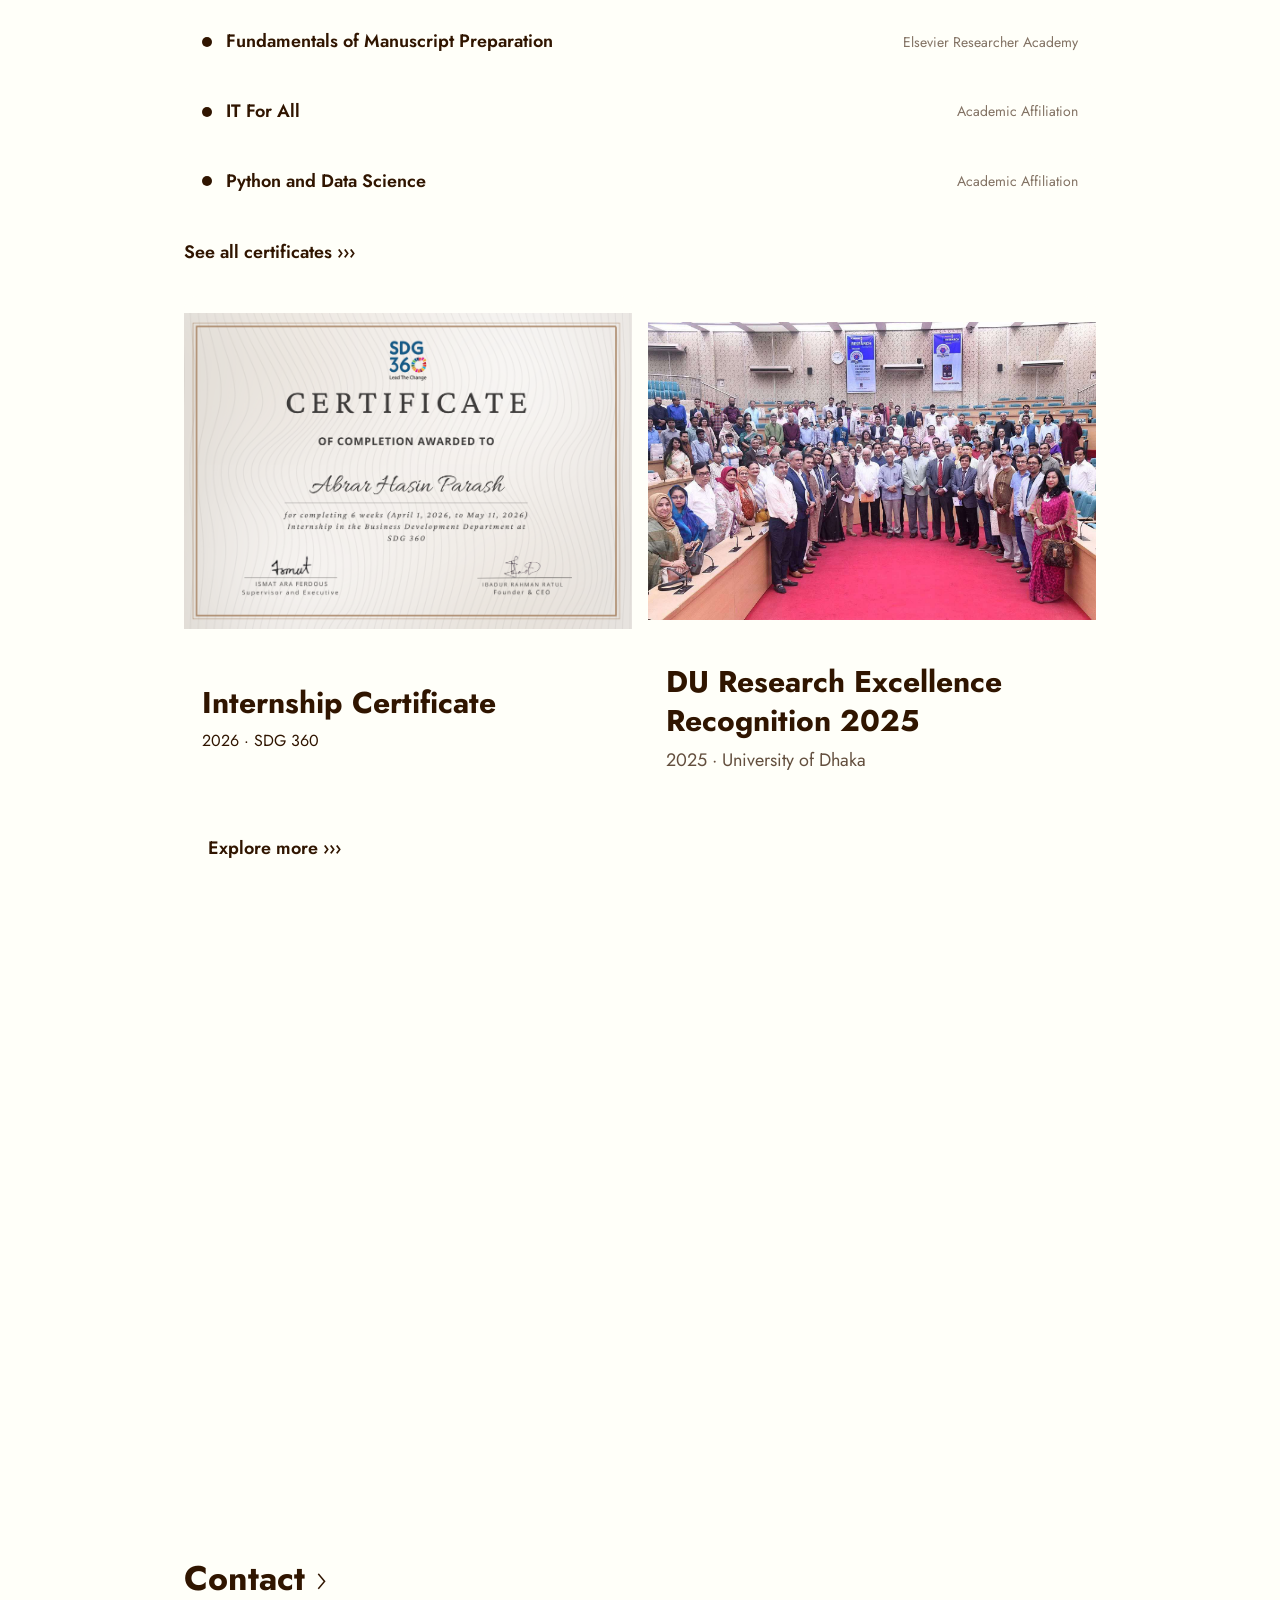
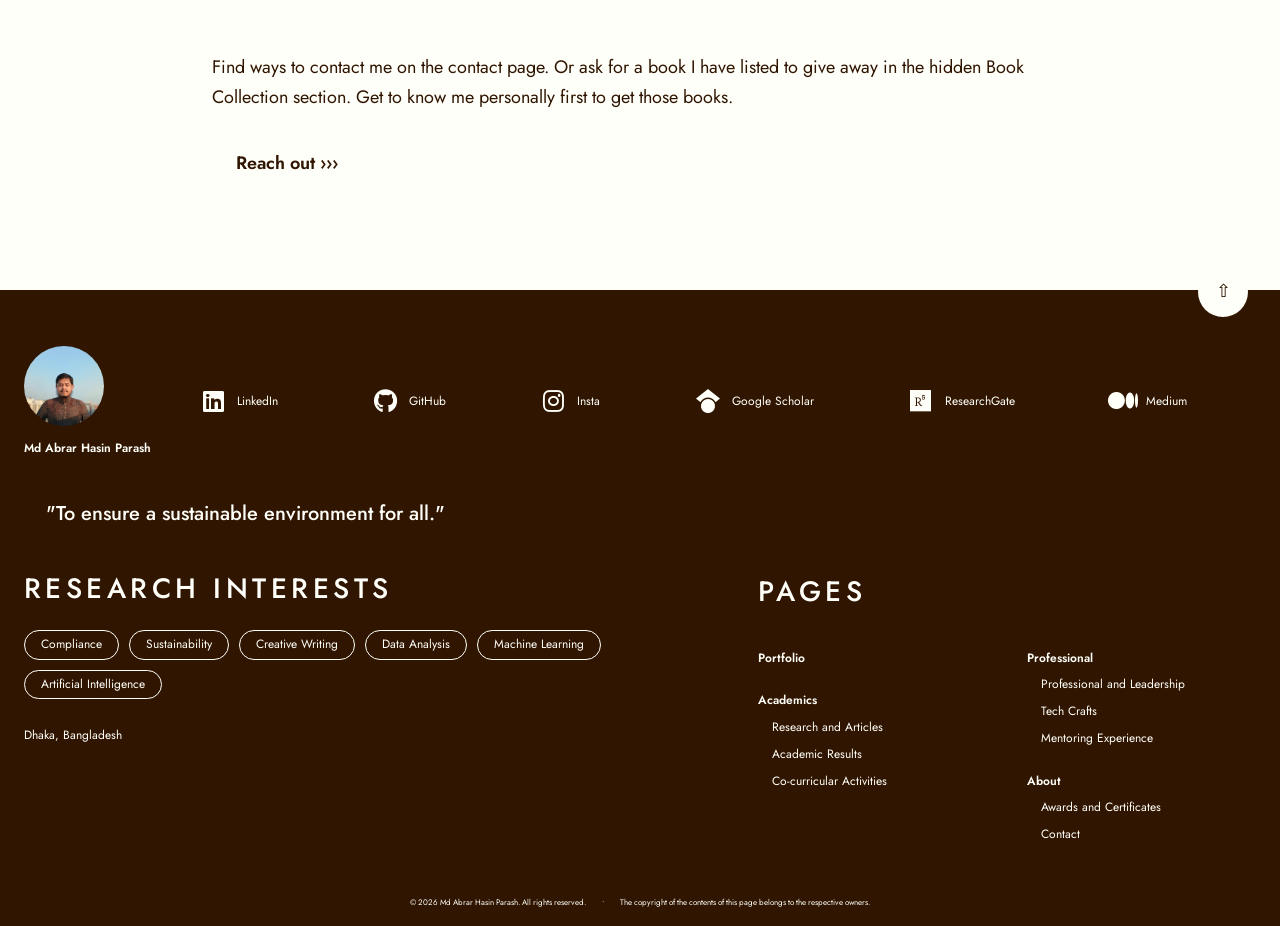
==== commit e83523d4: "Update index.html" ====
--- a/index.html
+++ b/index.html
@@ -84,9 +84,9 @@
 </div>
   <div class="sidenav-socials">
     <!-- EDIT: Replace # with your actual profile URLs -->
-    <!--<a href="https://www.linkedin.com/in/abrar-hasin-parash-md/" target="_blank" title="LinkedIn">
+    <a href="https://www.linkedin.com/in/abrar-hasin-parash-md/" target="_blank" title="LinkedIn">
       <i class="fa-brands fa-linkedin" style="font-size:26px; color:#0a66c2;"></i>
-    </a>-->
+    </a>
     <a href="https://github.com/ASAND5" target="_blank" title="GitHub">
       <i class="fa-brands fa-github" style="font-size:26px; color:#000000;"></i>
     </a>
@@ -118,9 +118,9 @@
         <p class="hero-field"><a href="https://www.du.ac.bd/faculty/FACBIO">Faculty of Biological Sciences</a></p>
         <p class="hero-field"><a href="https://www.du.ac.bd/">University of Dhaka</a></p>
         <div class="sidenav-socials">
-    <!--<a href="https://www.linkedin.com/in/abrar-hasin-parash-md/" target="_blank" title="LinkedIn">
+    <a href="https://www.linkedin.com/in/abrar-hasin-parash-md/" target="_blank" title="LinkedIn">
       <i class="fa-brands fa-linkedin" style="font-size:26px; color:#0a66c2;"></i>
-    </a>-->
+    </a>
     <a href="https://github.com/ASAND5" target="_blank" title="GitHub">
       <i class="fa-brands fa-github" style="font-size:26px; color:#000000;"></i>
     </a>
@@ -556,9 +556,9 @@
 
       <!-- To add a social, copy one <a> line. Up to 6 fit. Width adjusts automatically. -->
       <div class="footer-socials">
-        <!--<a class="footer-social" href="https://www.linkedin.com/in/abrar-hasin-parash-md/" target="_blank" rel="noopener" title="LinkedIn">
+        <a class="footer-social" href="https://www.linkedin.com/in/abrar-hasin-parash-md/" target="_blank" rel="noopener" title="LinkedIn">
           <i class="fa-brands fa-linkedin" aria-hidden="true"></i><span>LinkedIn</span>
-        </a>-->
+        </a>
         <a class="footer-social" href="https://github.com/ASAND5" target="_blank" rel="noopener" title="GitHub">
           <i class="fa-brands fa-github" aria-hidden="true"></i><span>GitHub</span>
         </a>
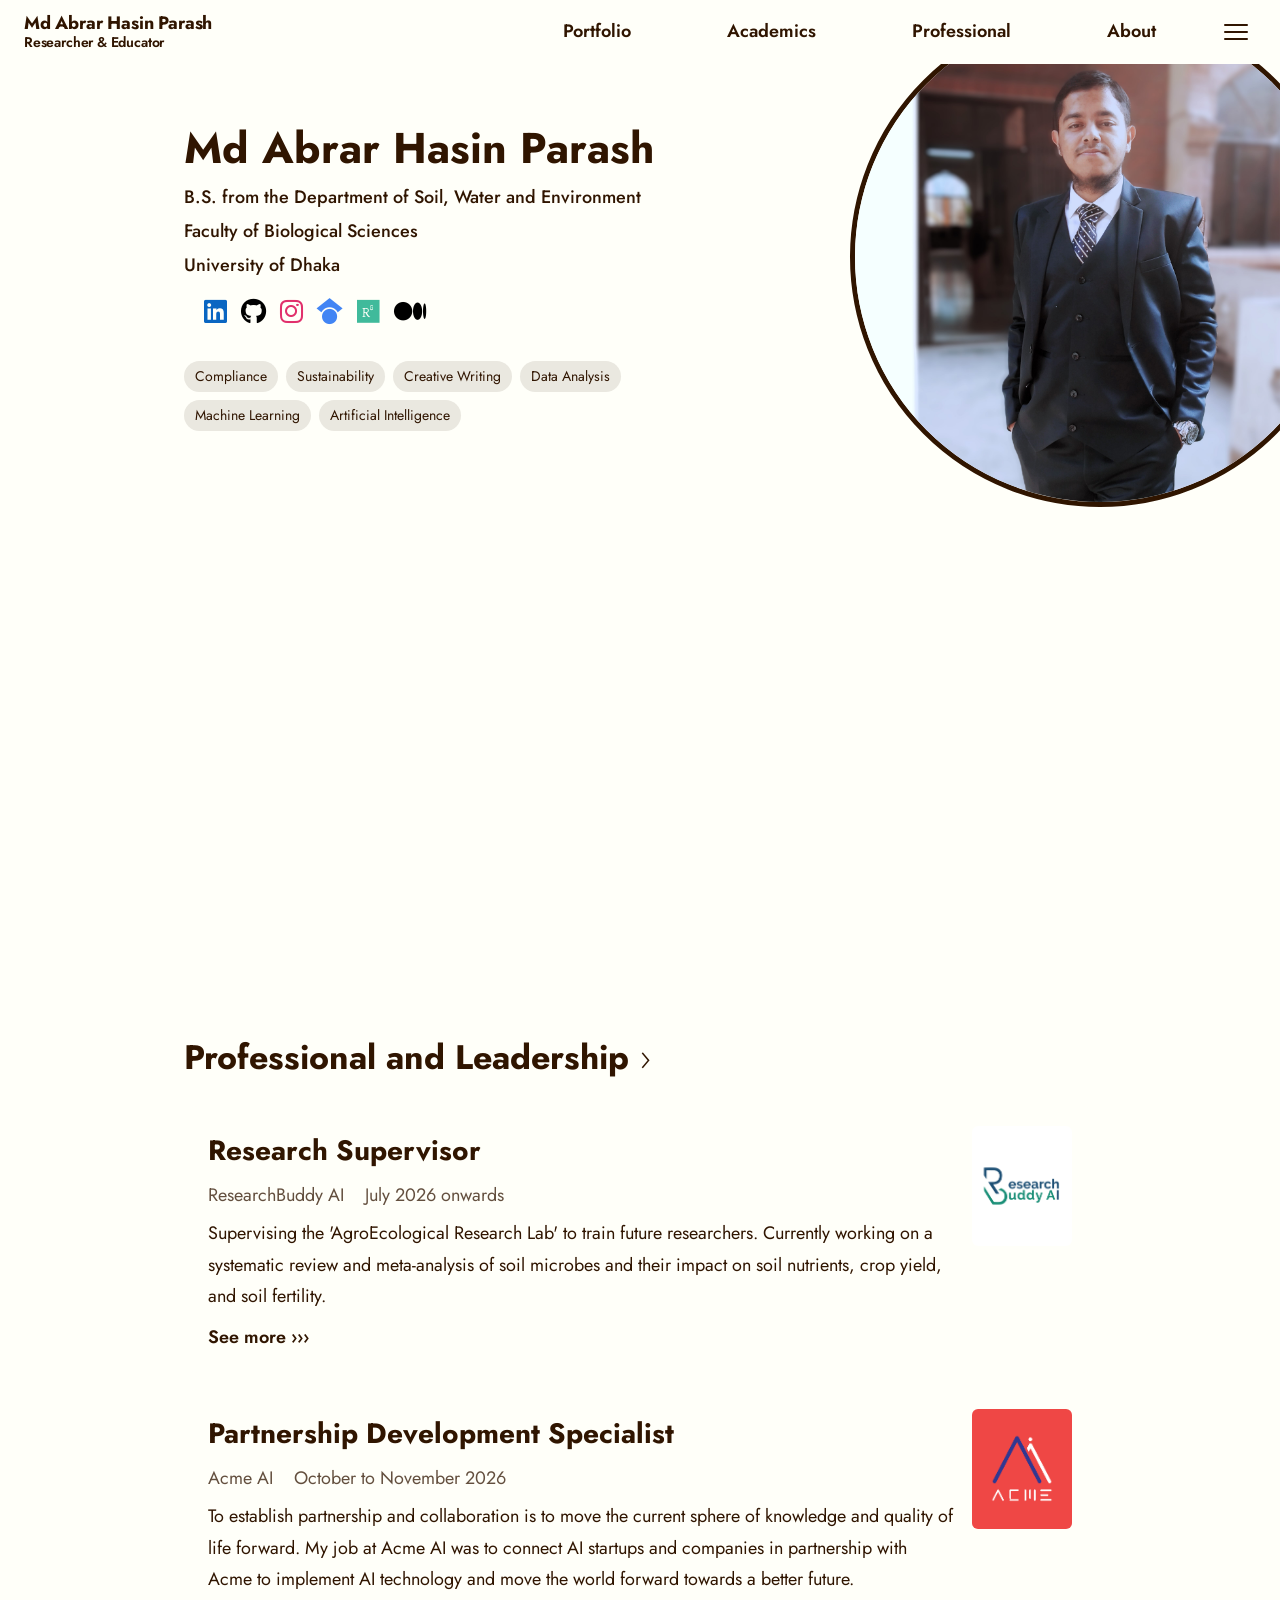
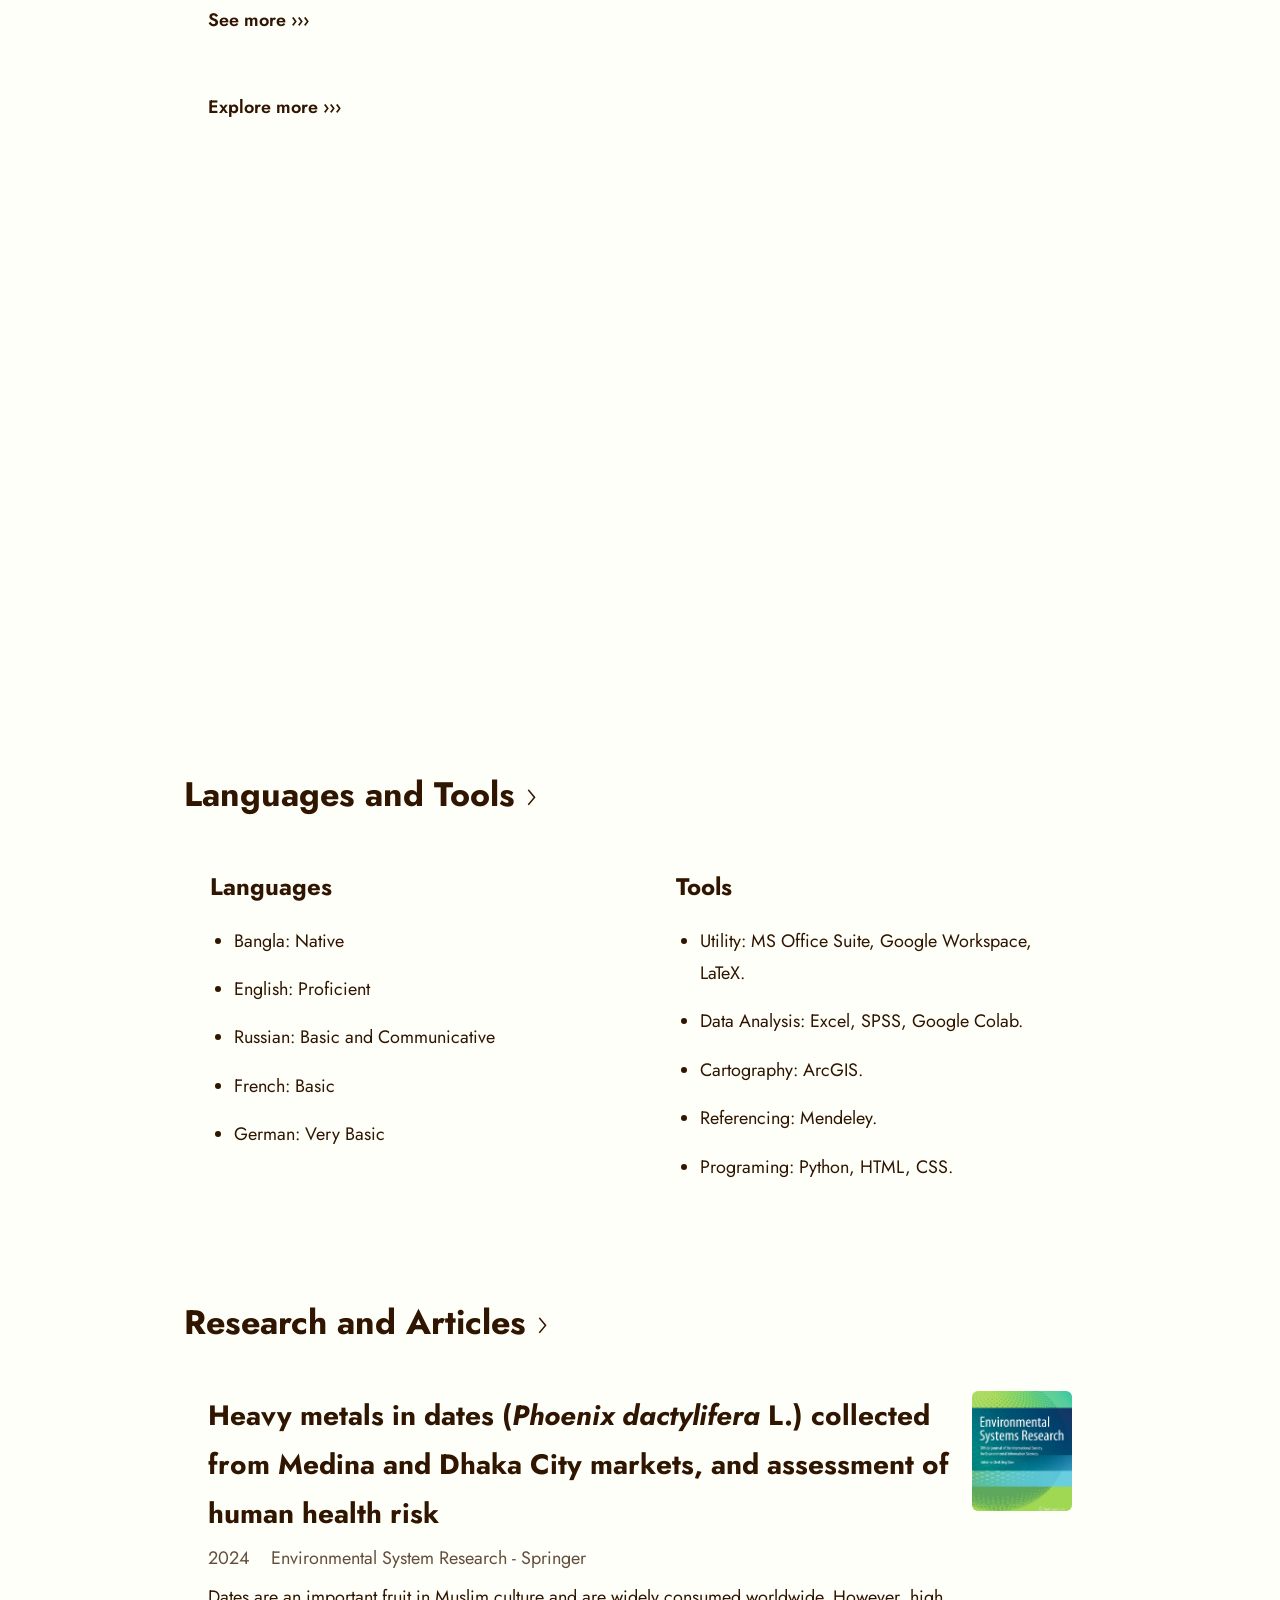
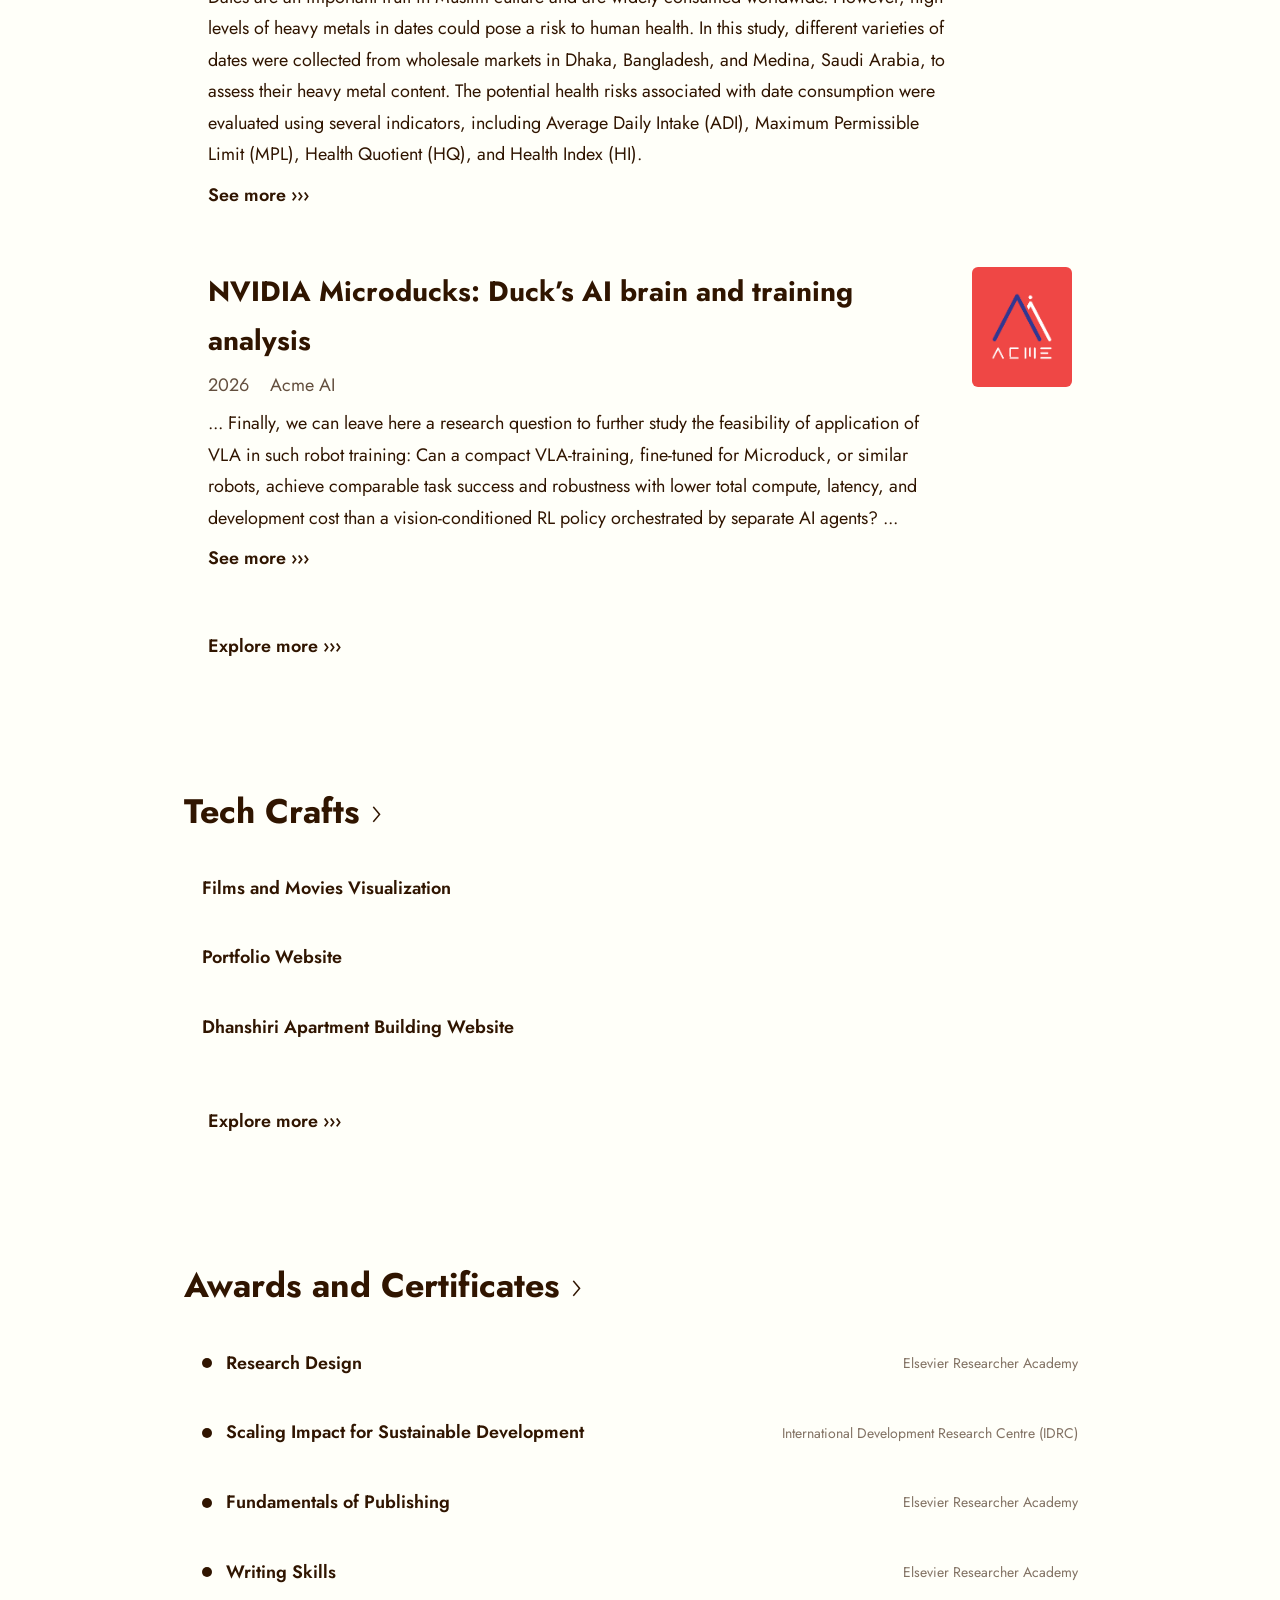
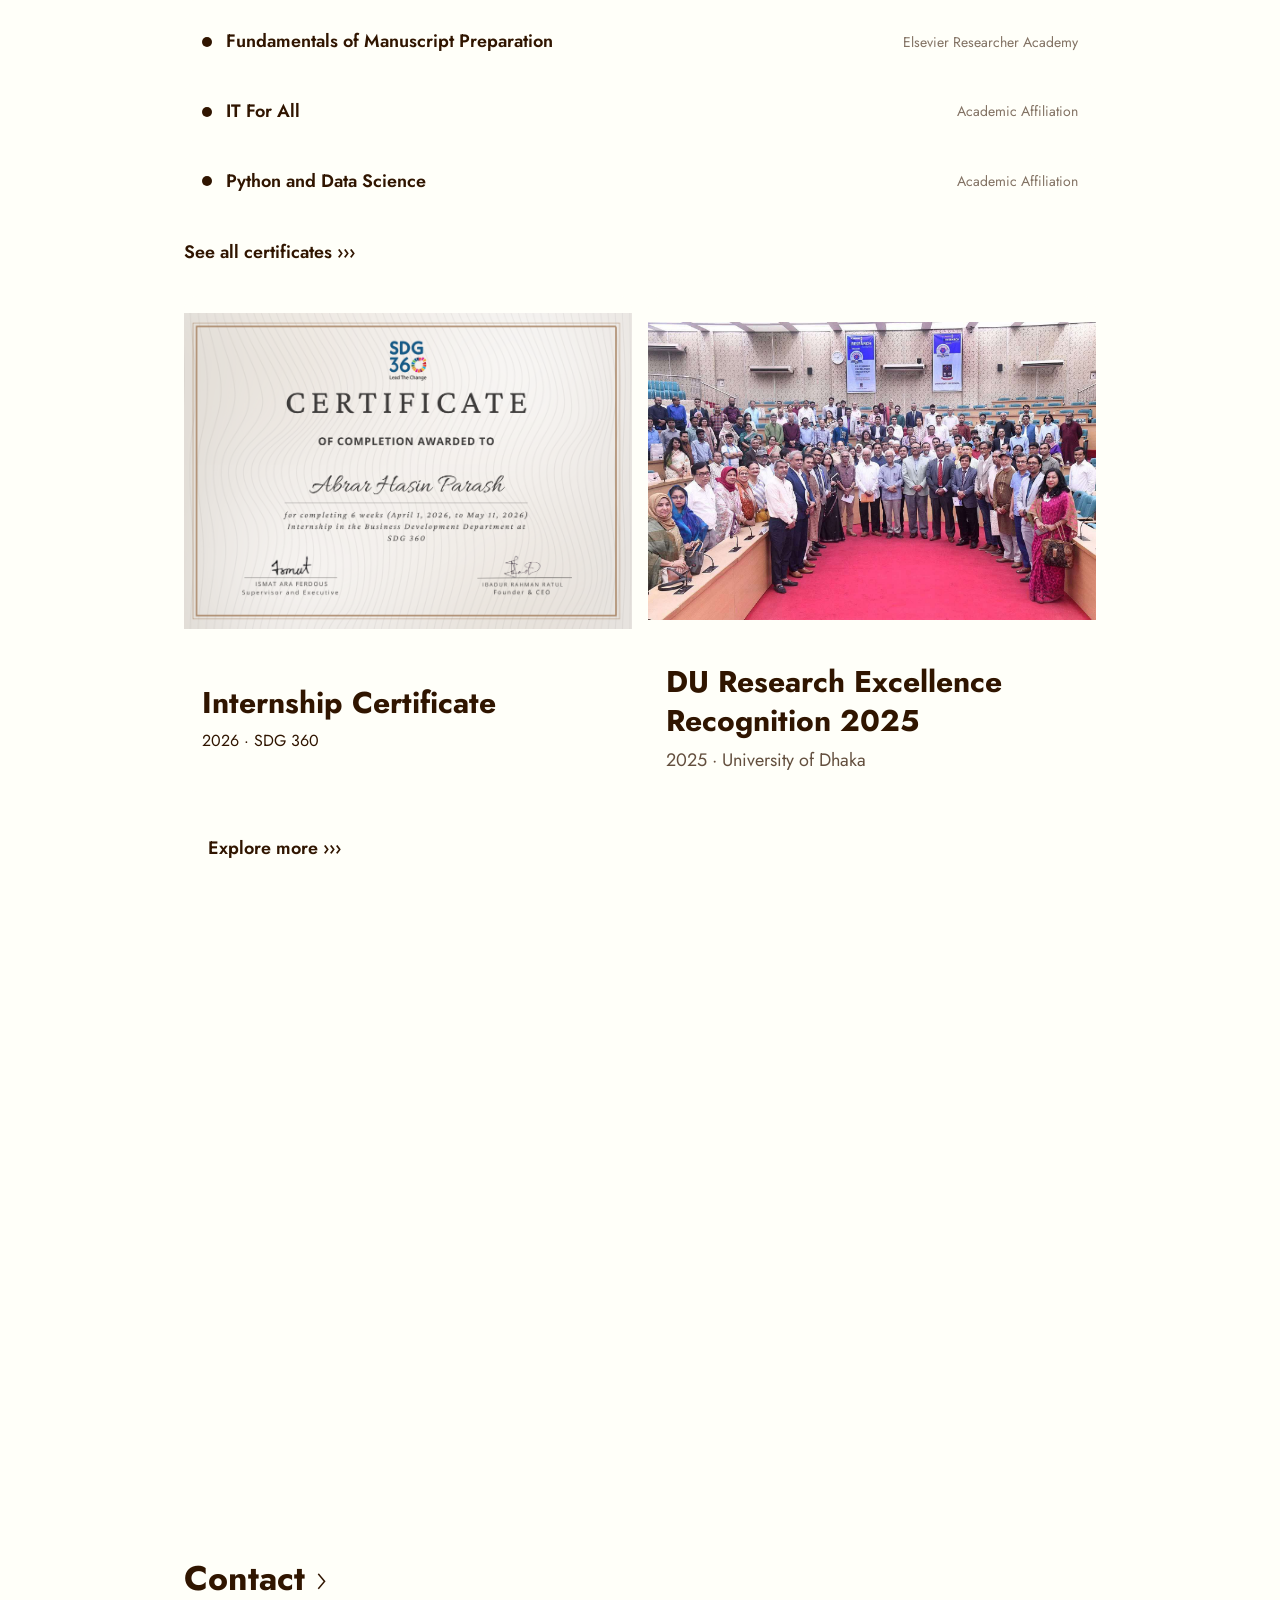
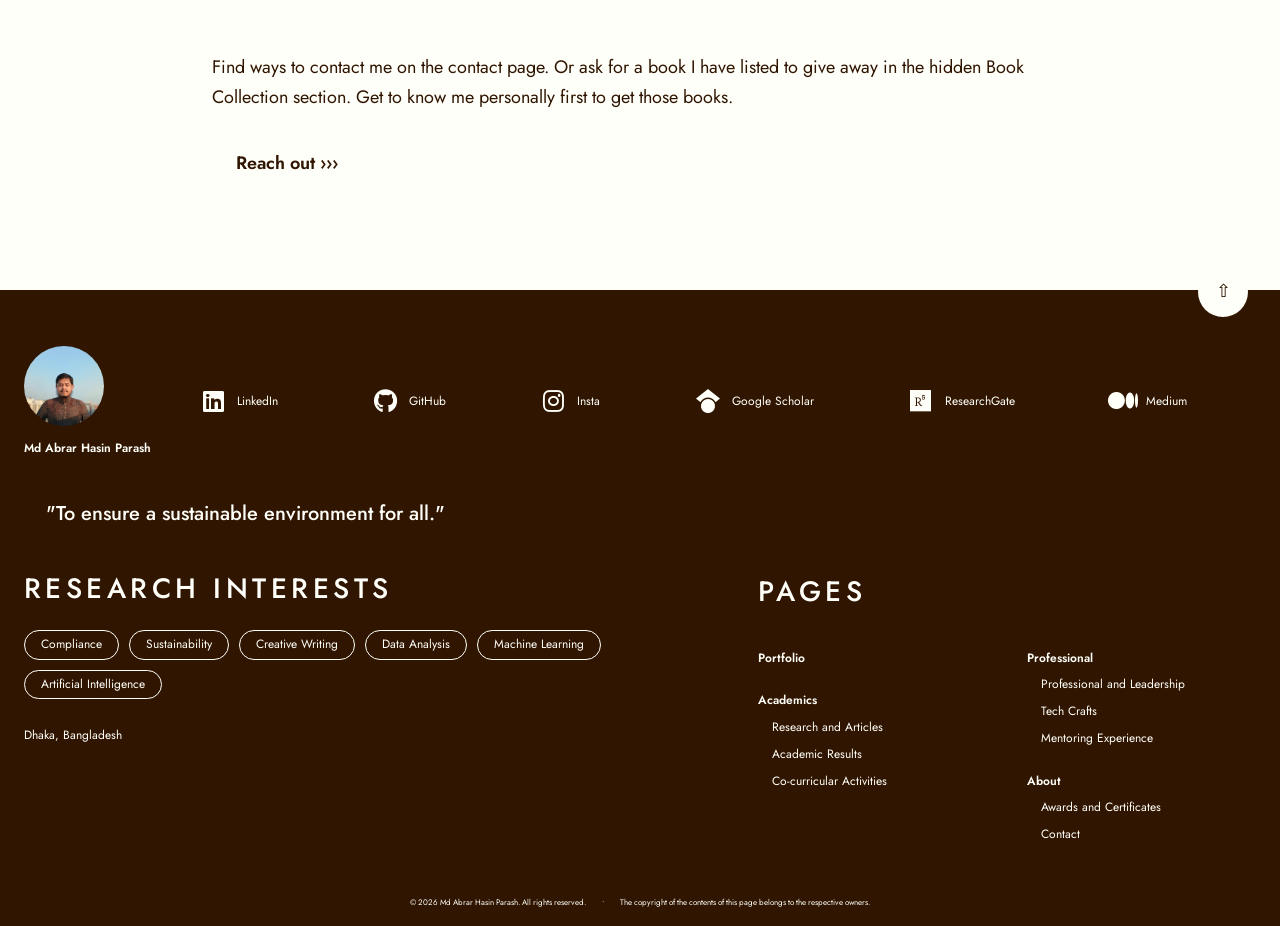
==== commit 3d9f5fd2: "Update index.html" ====
--- a/index.html
+++ b/index.html
@@ -171,12 +171,11 @@
           of soil microbes and their impact on soil nutrients, crop yield, and soil fertility.
         </p>
         <p class="content-block">
-          I have a couple of research publications and one internship experience. I aspire
-          to work in FAO, IPCC, WMO, NOAA, and other agriculture- and environment-related
-          research agencies or NGO-INGO. It would be a dream-come-true for me to develop a
-          GenAI powered by machine learning that can solve environmental consulting,
-          compliance FAQs, and questions regarding service- and industrial-environmental
-          sustainability.
+          I have a couple of research publications. I aspire to work at FAO, IPCC, WMO,
+          NOAA, and other agriculture- and environment-related research agencies or NGO-INGO.
+          It would be a dream-come-true for me to develop a GenAI powered by machine
+          learning that can solve environmental consulting, compliance FAQs, and questions
+          regarding service- and industrial-environmental sustainability.
         </p>
       </div>
     </section>
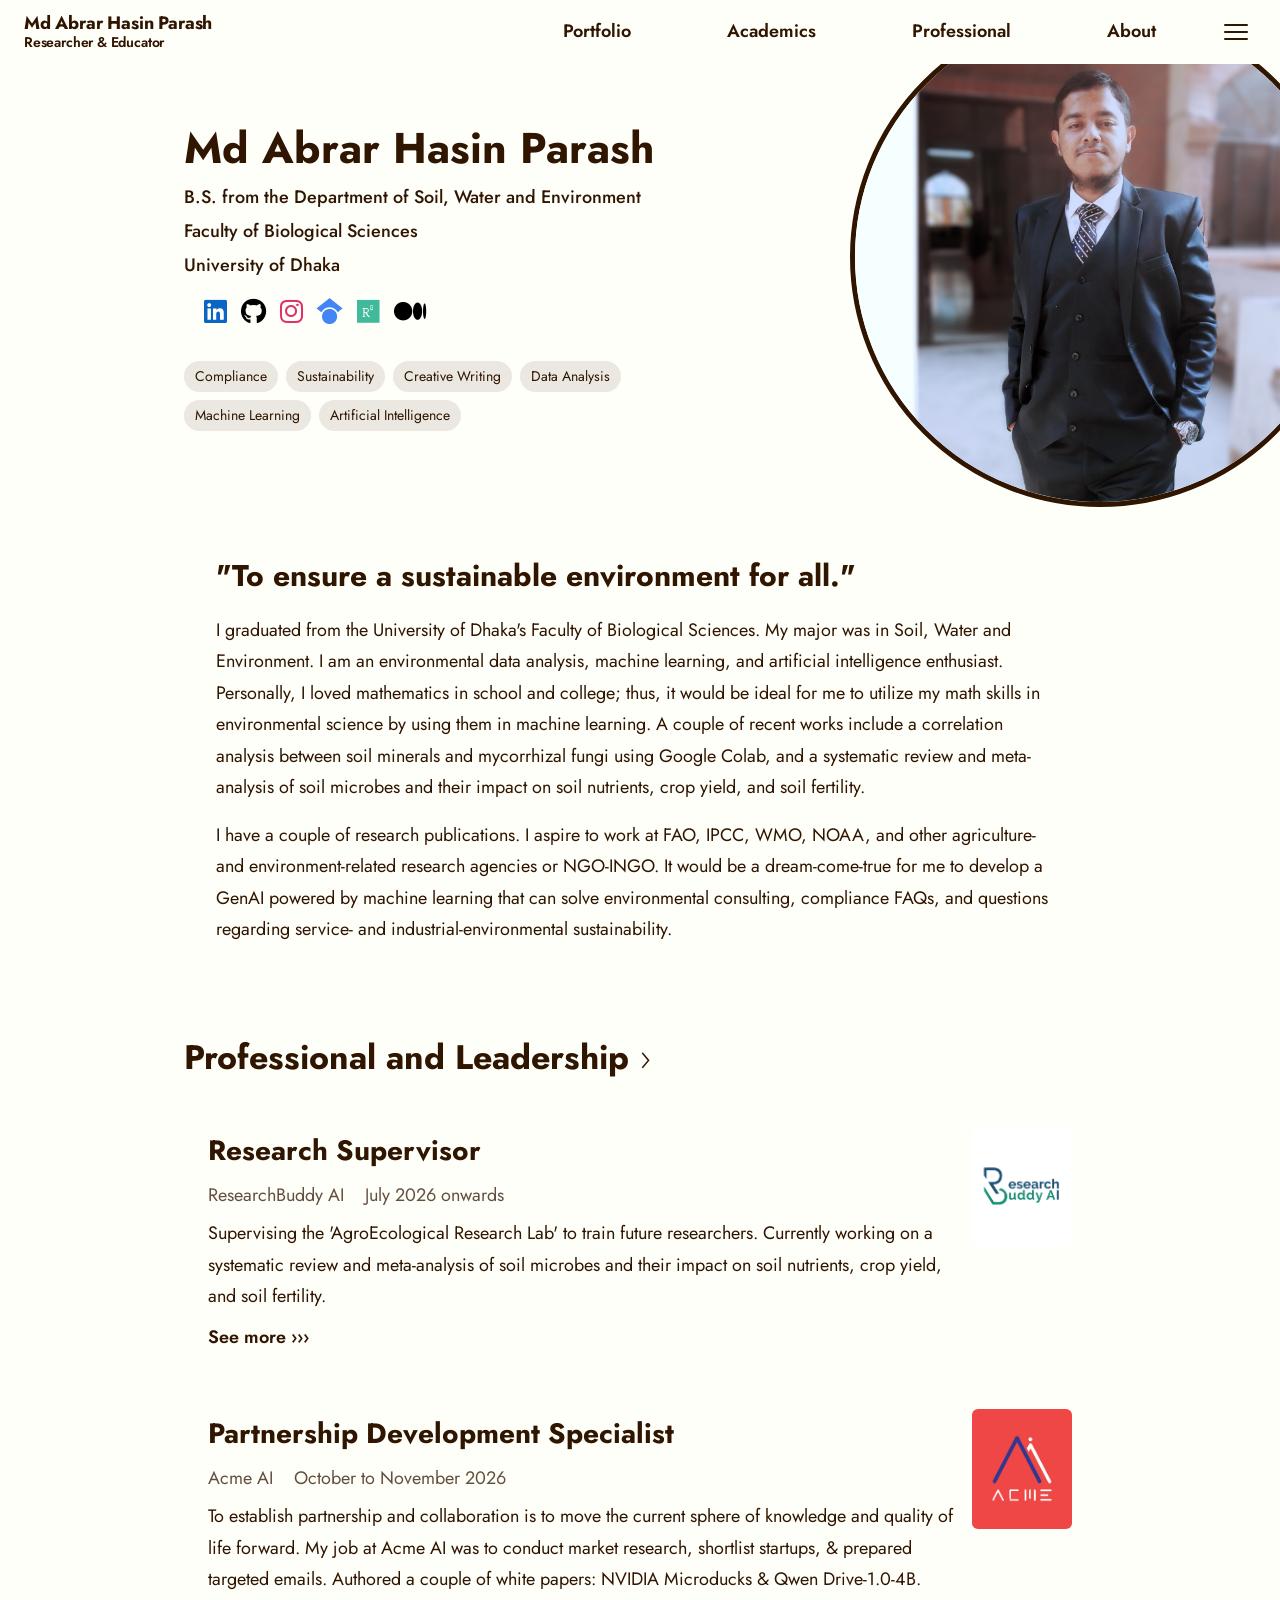
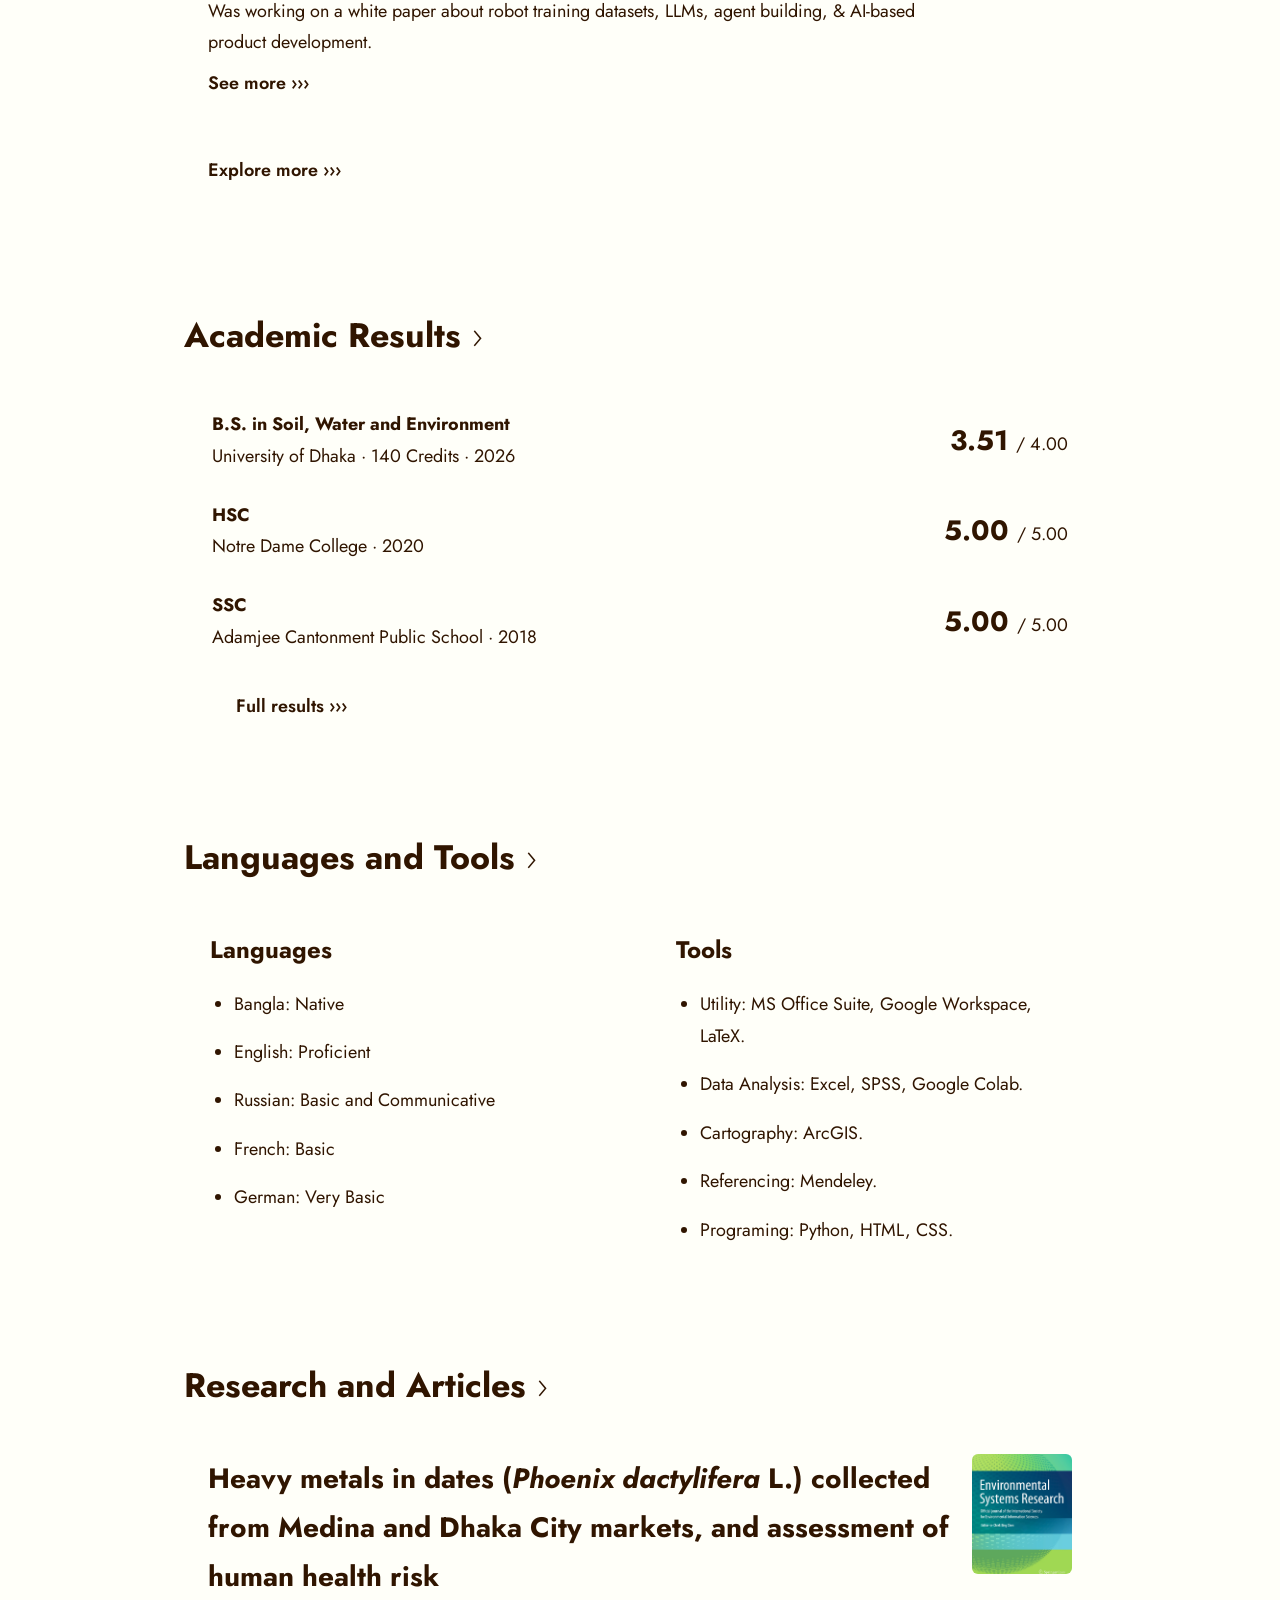
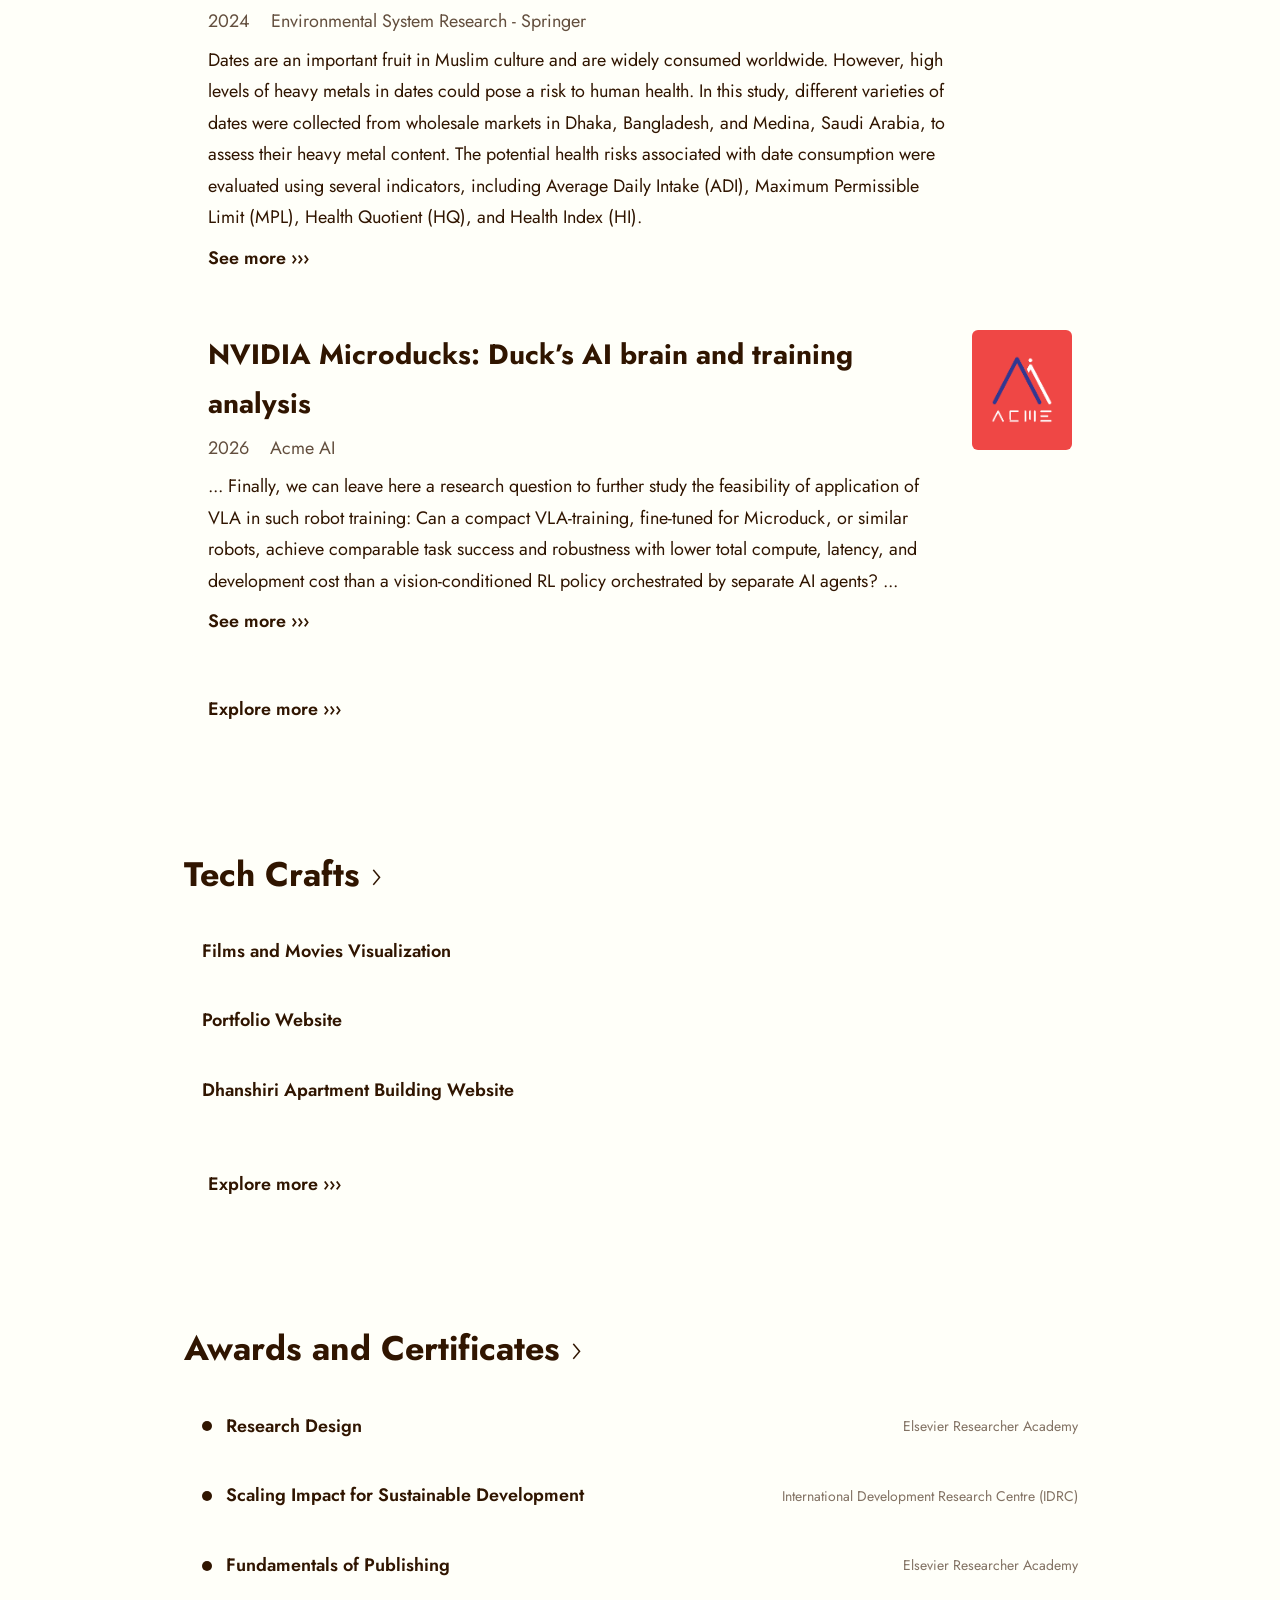
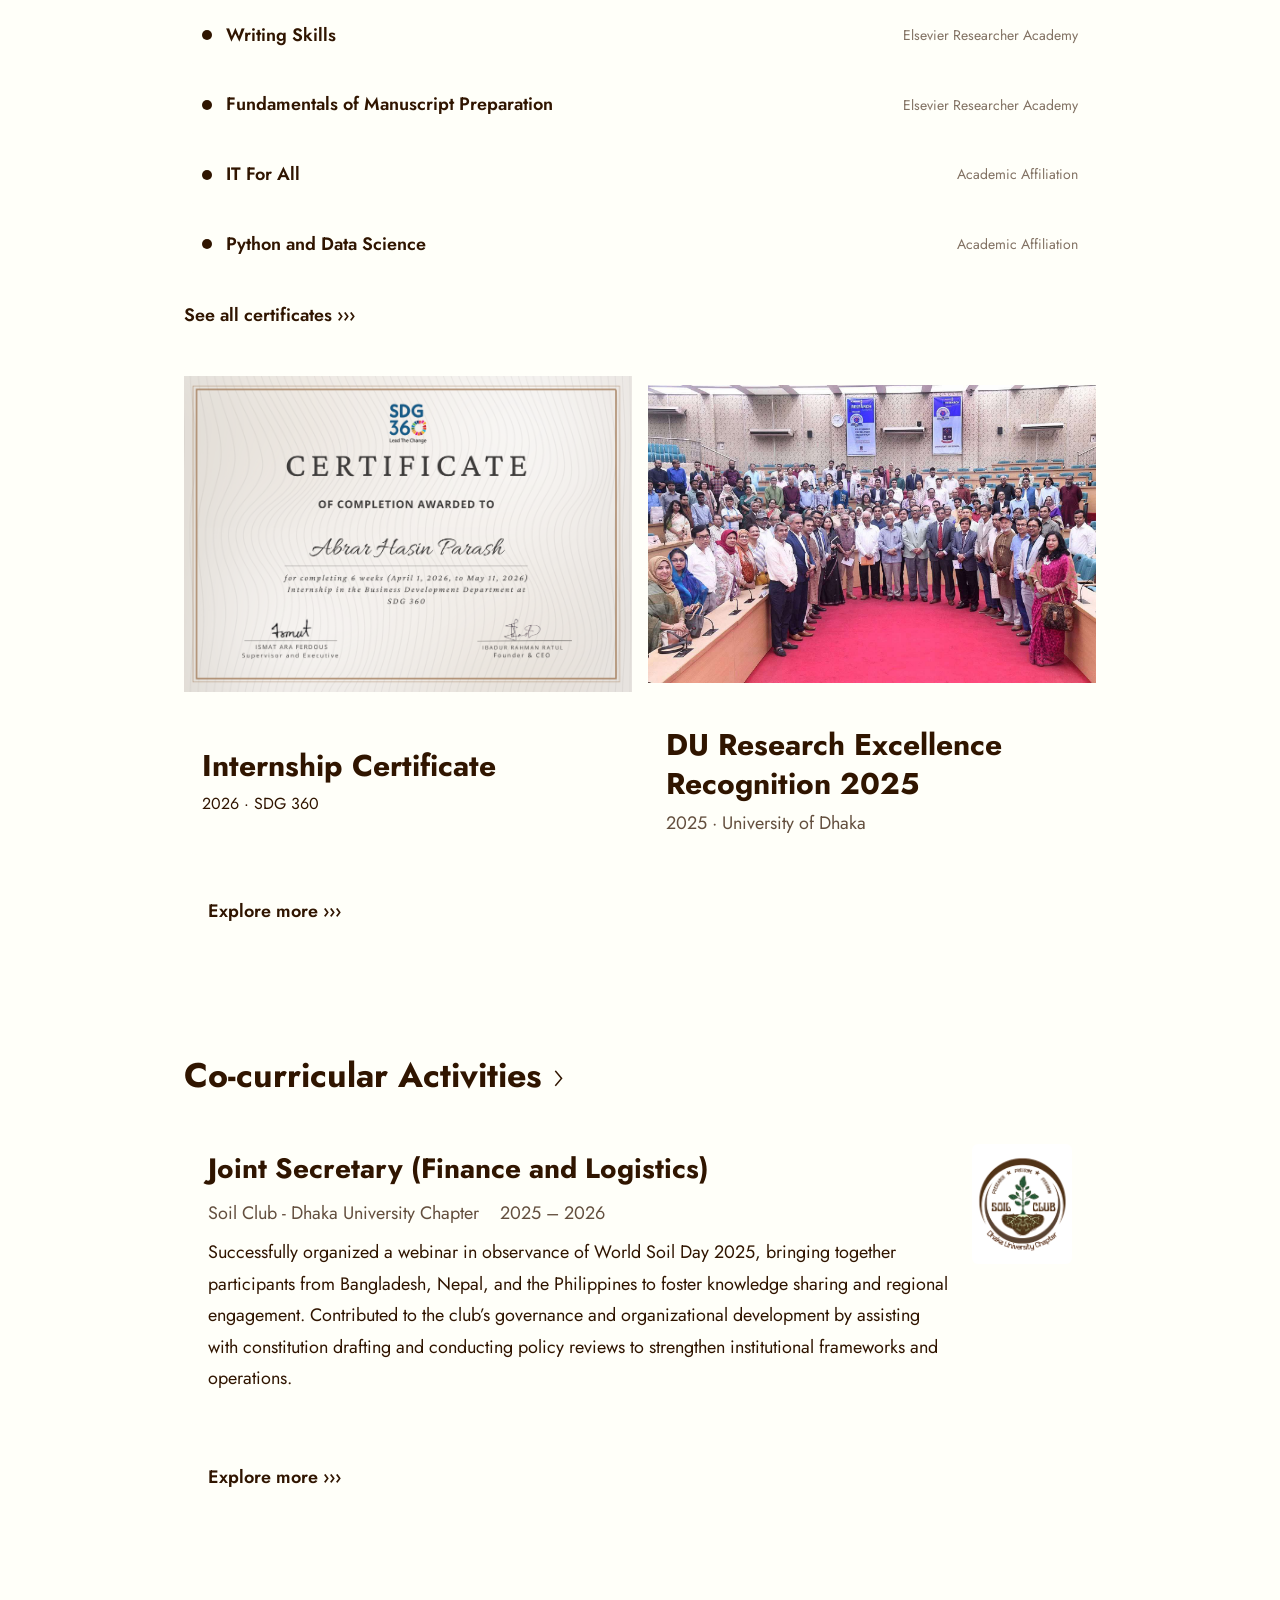
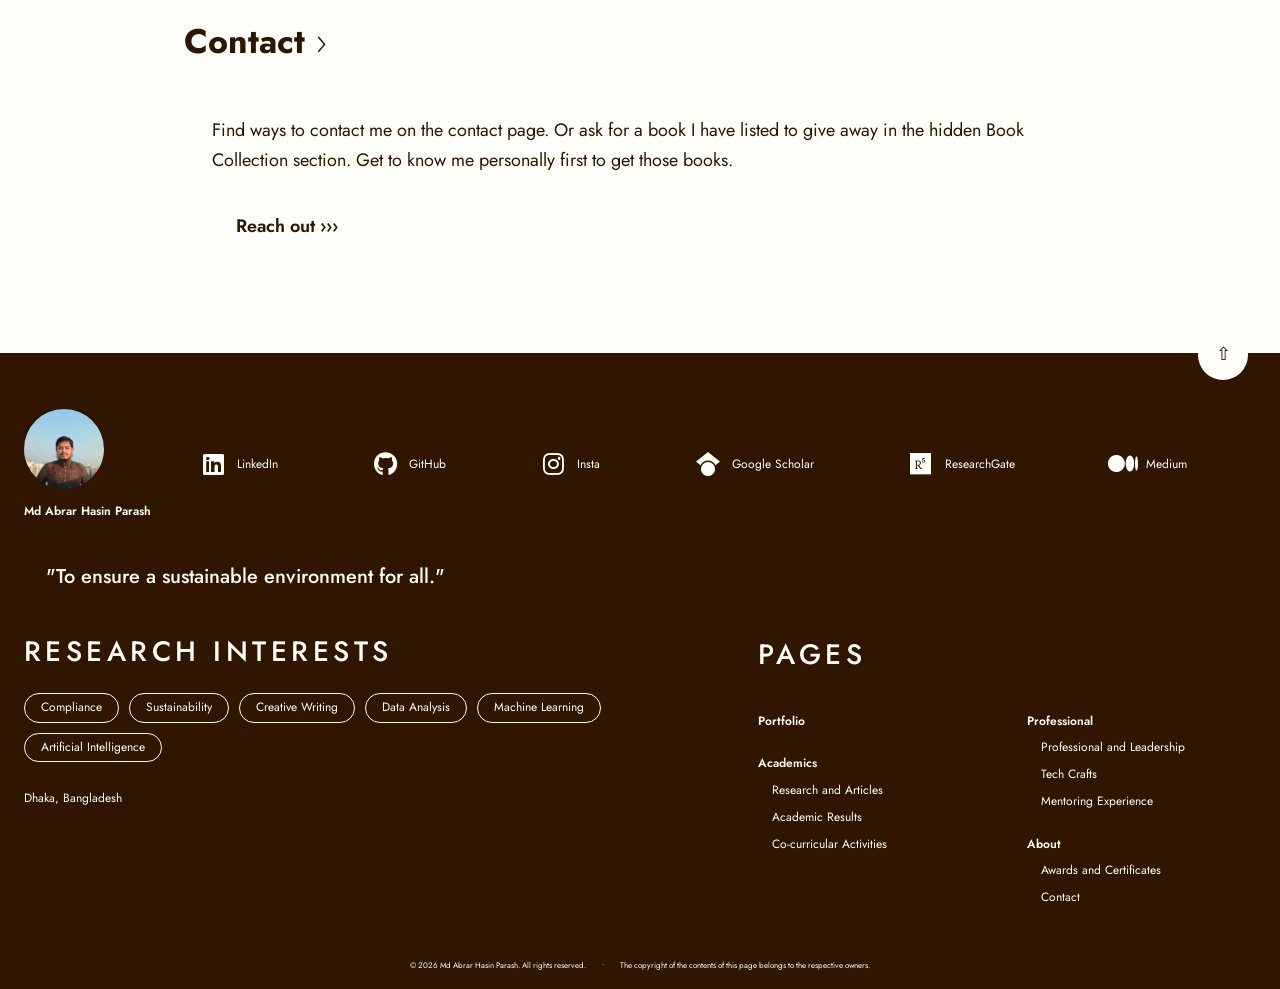
==== commit 4cf4b5f7: "Update index.html" ====
--- a/index.html
+++ b/index.html
@@ -218,9 +218,11 @@
           <div class="entry-excerpt">
             <!-- EDIT: Two lines about your work and achievements here -->
             To establish partnership and collaboration is to move the current sphere
-            of knowledge and quality of life forward. My job at Acme AI was to connect
-            AI startups and companies in partnership with Acme to implement AI technology
-            and move the world forward towards a better future.
+            of knowledge and quality of life forward. My job at Acme AI was to conduct
+            market research, shortlist startups, & prepared targeted emails. Authored
+            a couple of white papers: NVIDIA Microducks & Qwen Drive-1.0-4B. Was working
+            on a white paper about robot training datasets, LLMs, agent building, &
+            AI-based product development.
           </div>
           <!-- EDIT: Link to full description or organization site -->
           <a class="see-more" href="https://www.acmeai.tech/" target="_blank">See more &rsaquo;&rsaquo;&rsaquo;</a>
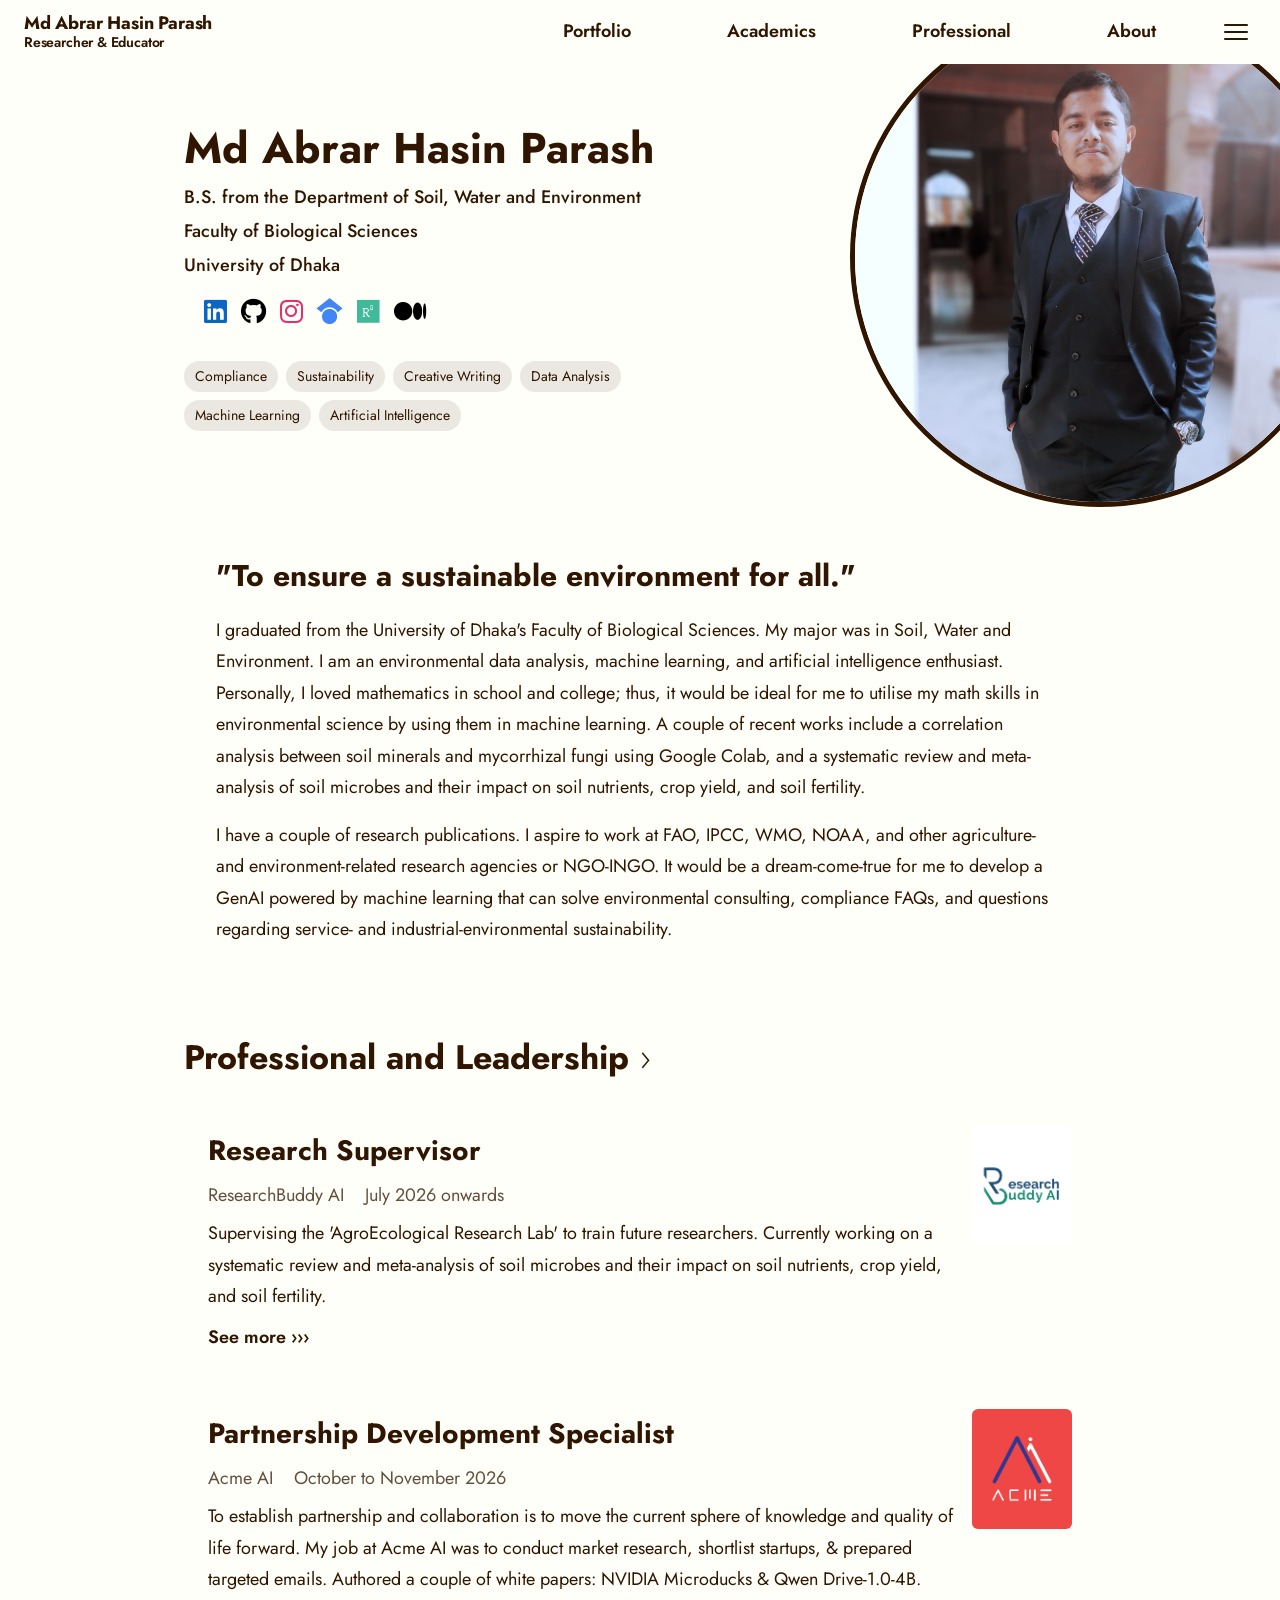
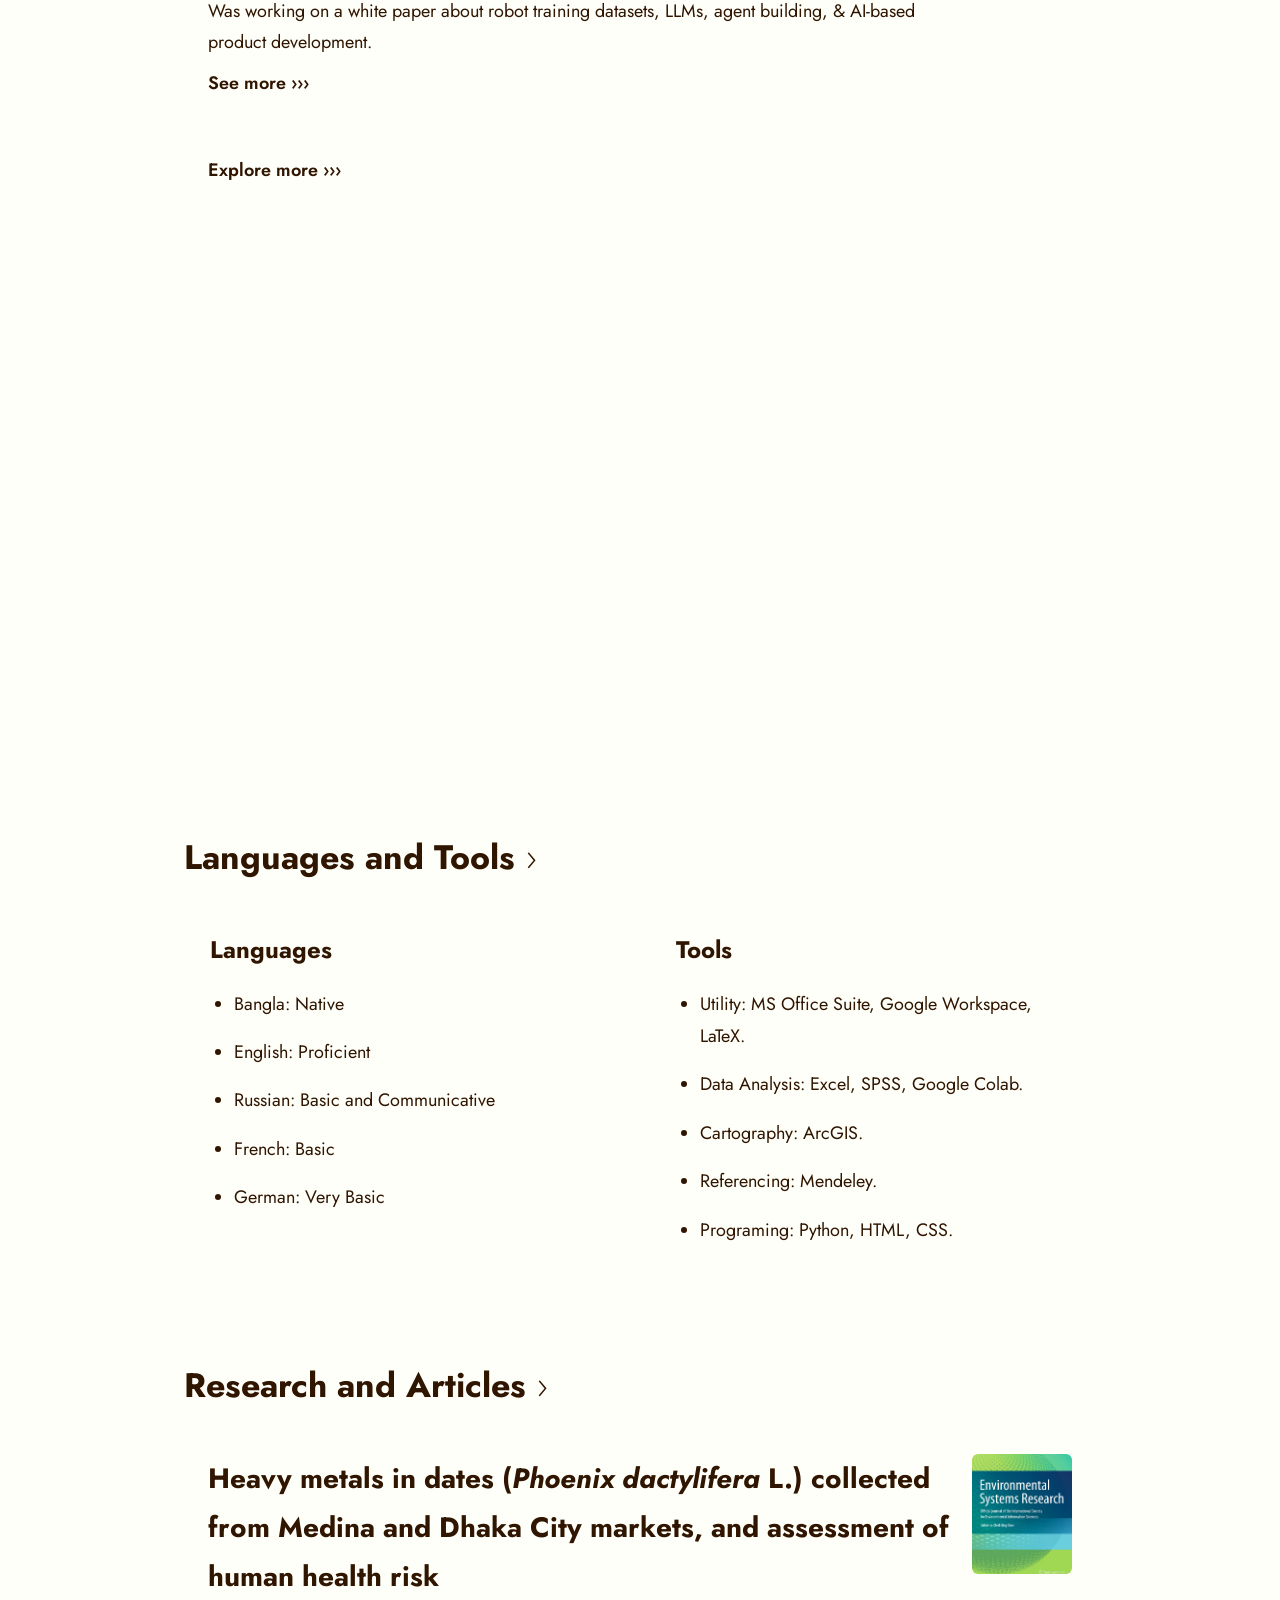
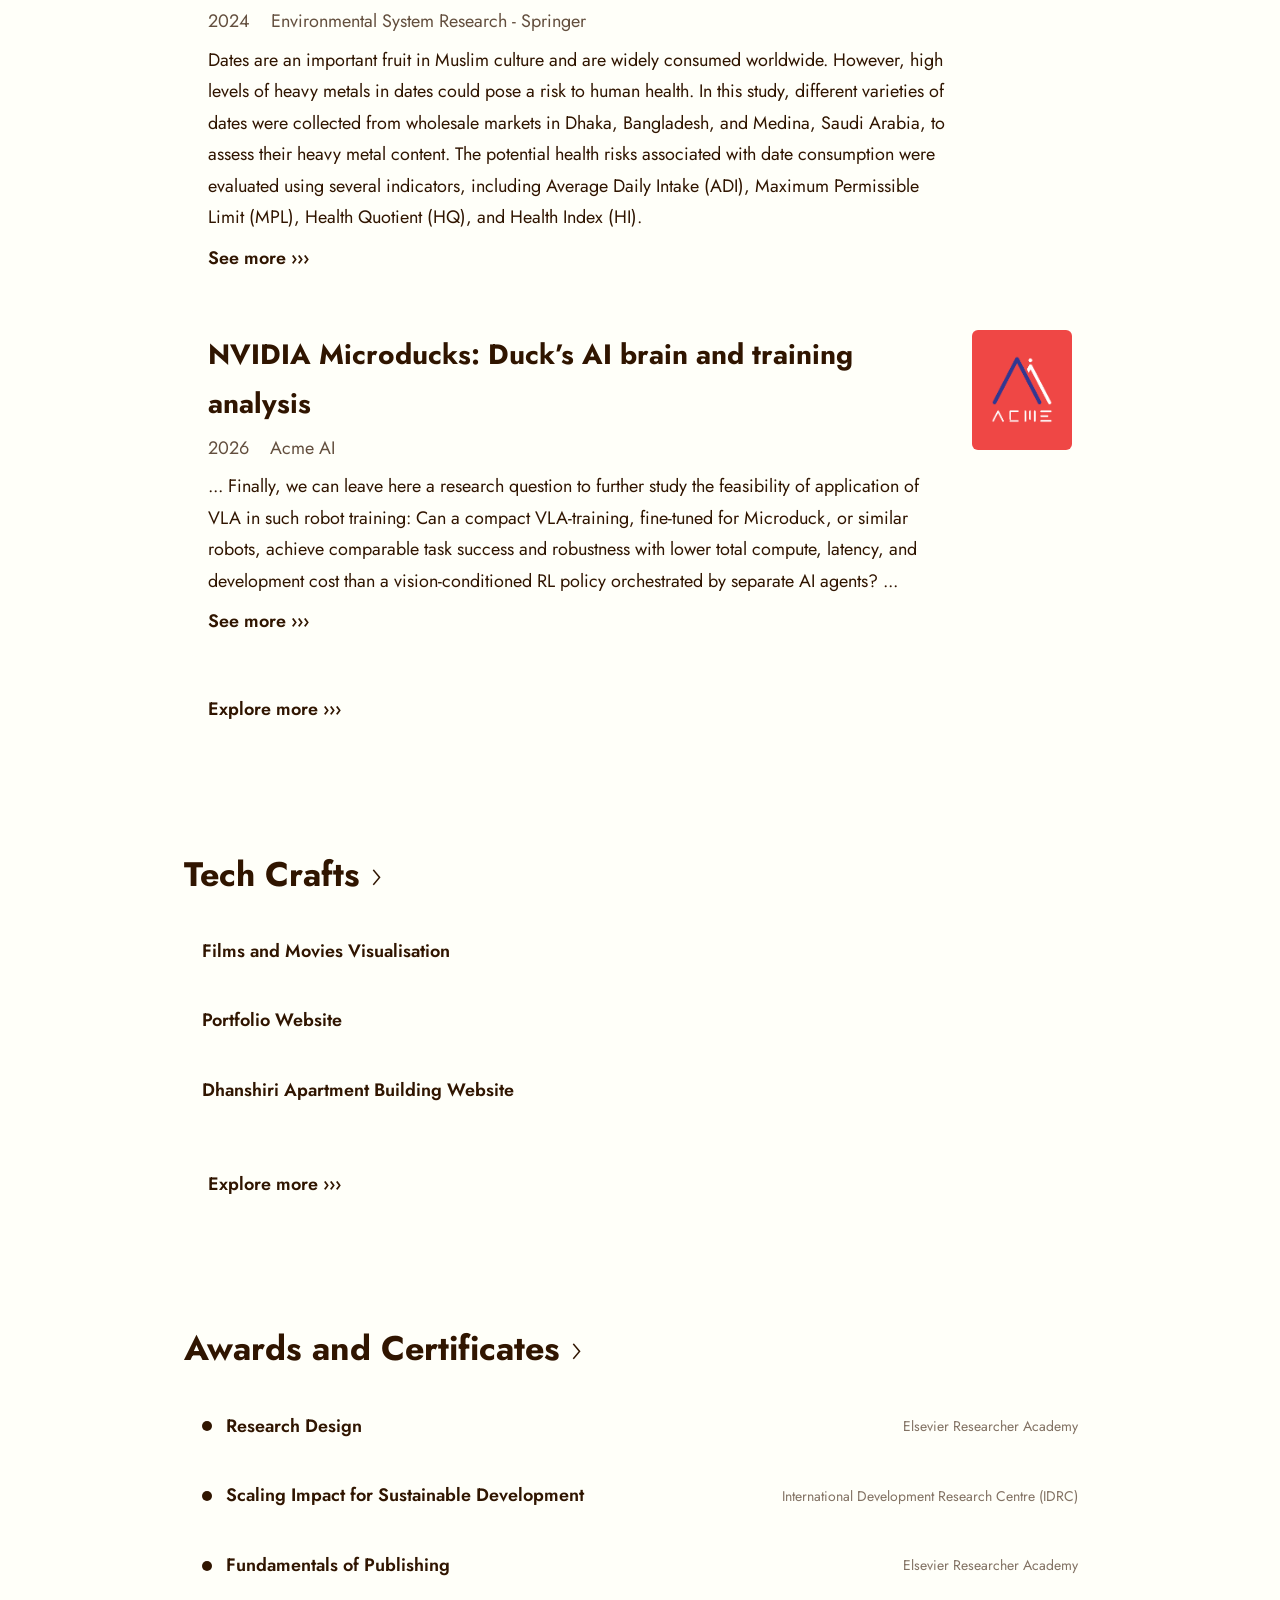
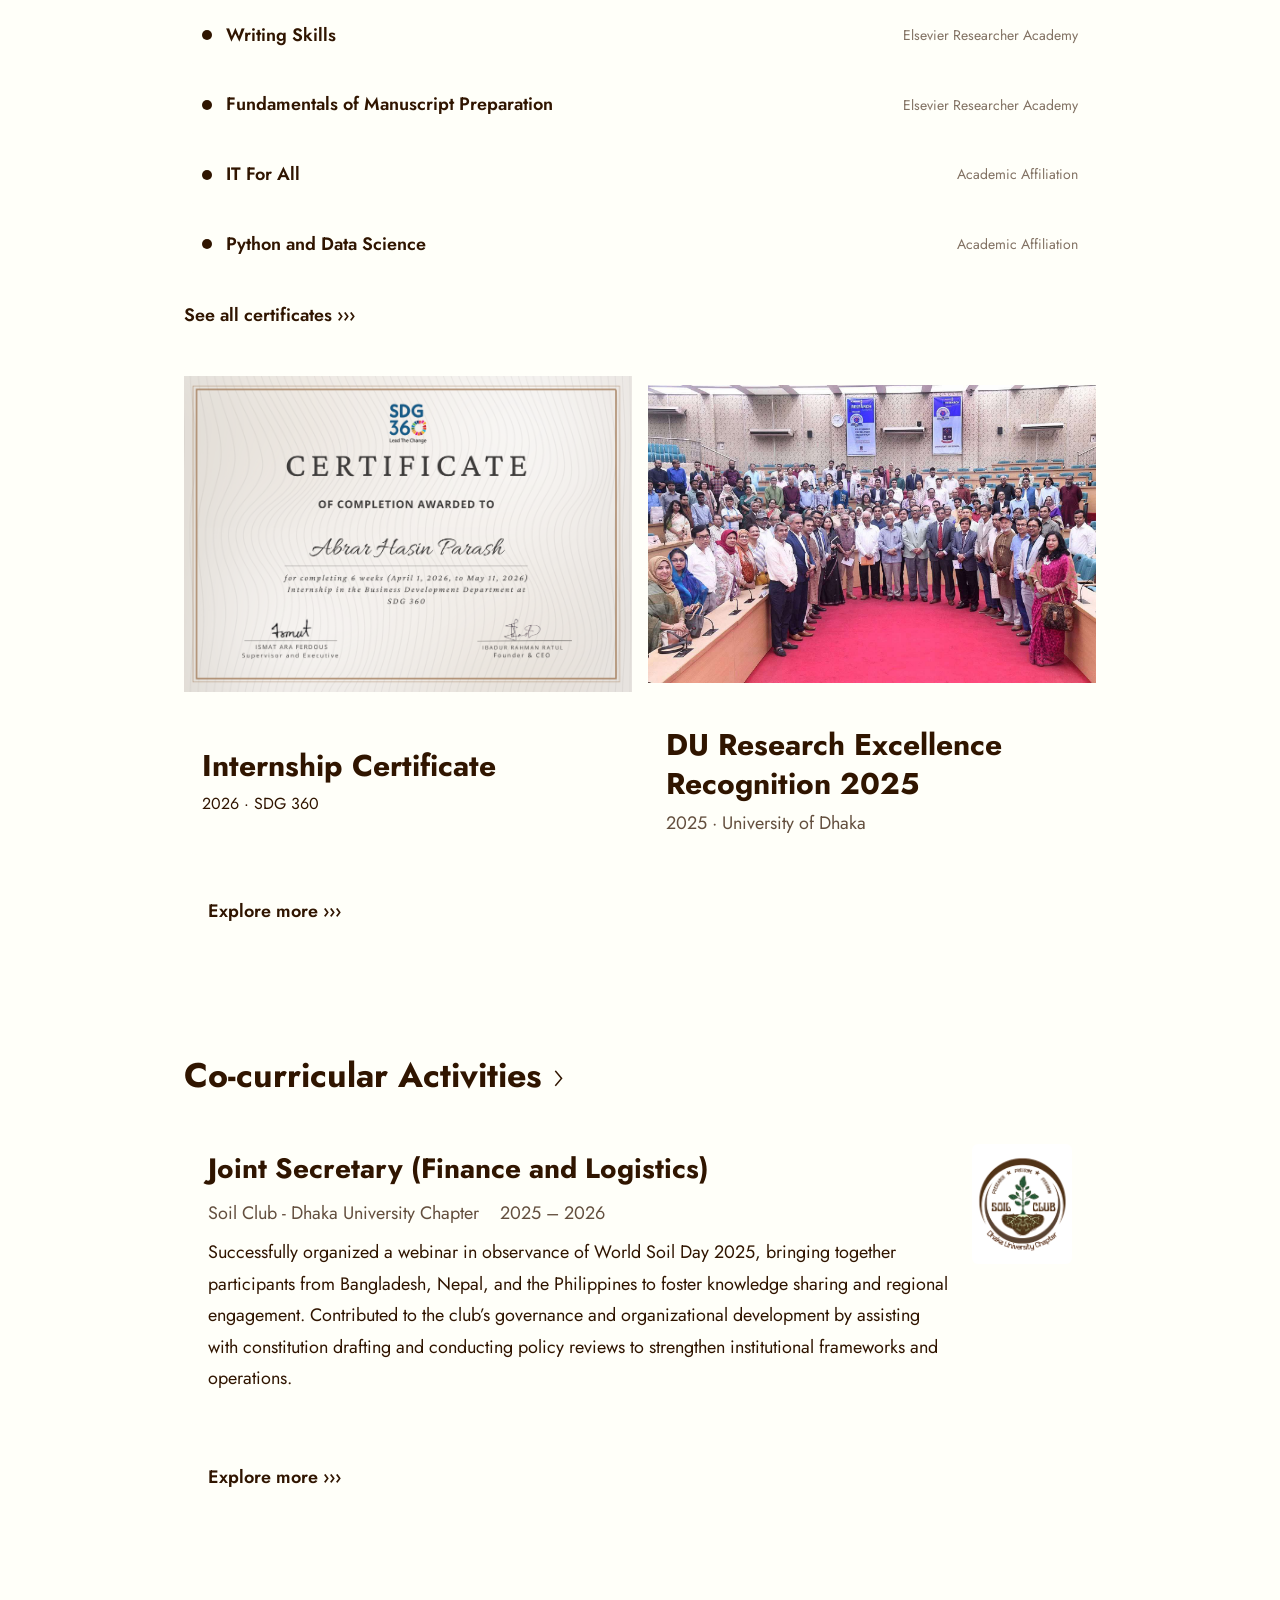
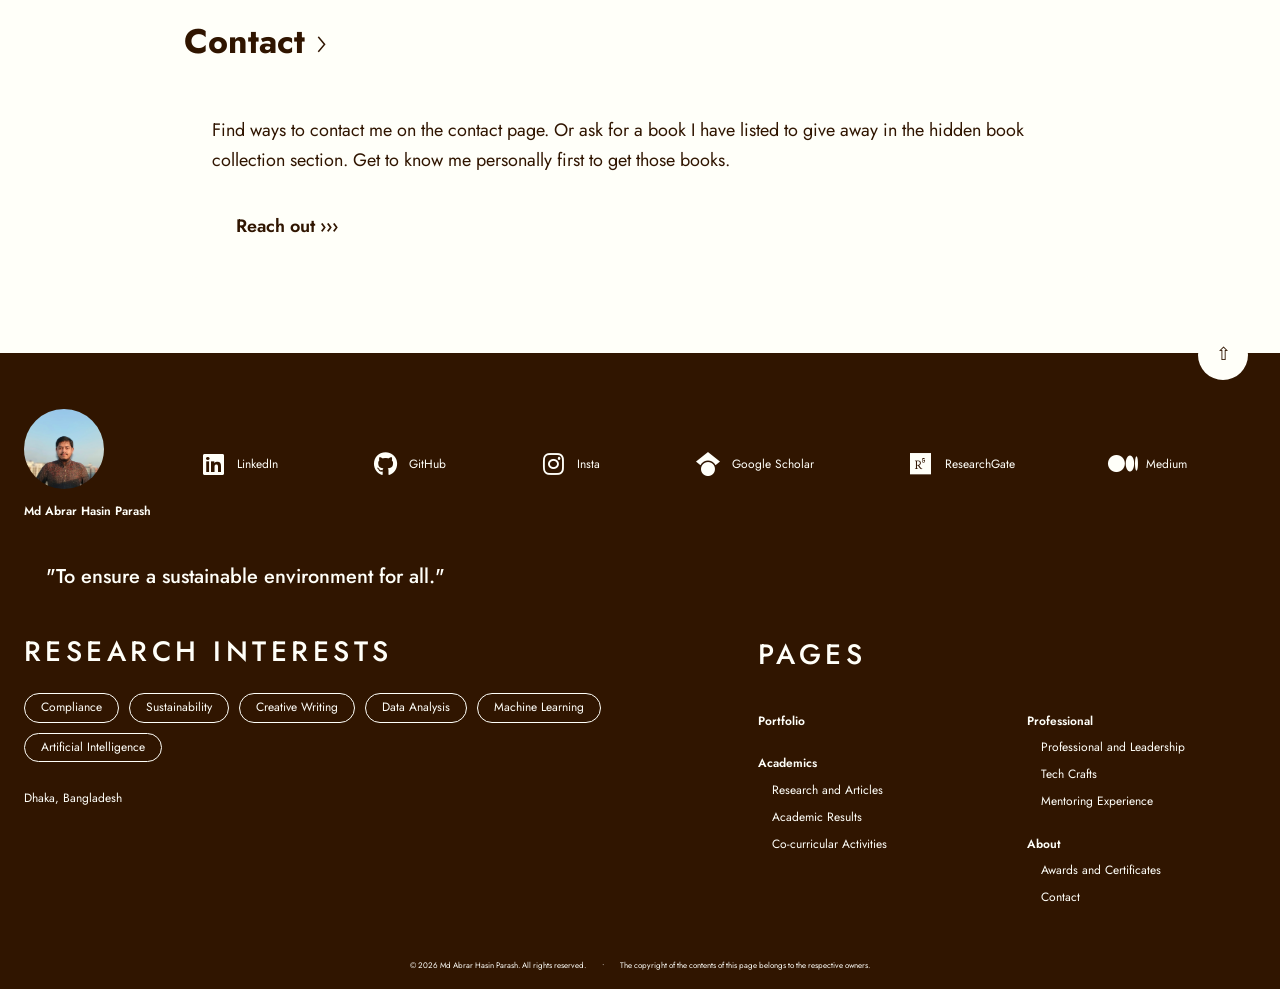
==== commit 3ac24311: "Update index.html" ====
--- a/index.html
+++ b/index.html
@@ -164,7 +164,7 @@
           I graduated from the University of Dhaka's Faculty of Biological Sciences. My
           major was in Soil, Water and Environment. I am an environmental data analysis,
           machine learning, and artificial intelligence enthusiast. Personally, I loved
-          mathematics in school and college; thus, it would be ideal for me to utilize my
+          mathematics in school and college; thus, it would be ideal for me to utilise my
           math skills in environmental science by using them in machine learning. A couple
           of recent works include a correlation analysis between soil minerals and
           mycorrhizal fungi using Google Colab, and a systematic review and meta-analysis
@@ -393,7 +393,7 @@
   <div class="cert-list">
 
     <a class="cert-list-item reveal-box" href="https://asand5.github.io/f-m-vis/" target="_blank" rel="noopener">
-      <div class="cert-list-name">Films and Movies Visualization</div>
+      <div class="cert-list-name">Films and Movies Visualisation</div>
     </a>
 
     <a class="cert-list-item reveal-box" href="https://asand5.github.io/Portfolio/" target="_blank" rel="noopener">
@@ -529,7 +529,7 @@
       <div class="contact-preview">
         <p>
           Find ways to contact me on the contact page. Or ask for a book I have listed to give
-          away in the hidden Book Collection section. Get to know me personally first to get those books.
+          away in the hidden book collection section. Get to know me personally first to get those books.
         </p>
         <a class="explore-btn" href="contact.html">Reach out &rsaquo;&rsaquo;&rsaquo;</a>
       </div>
